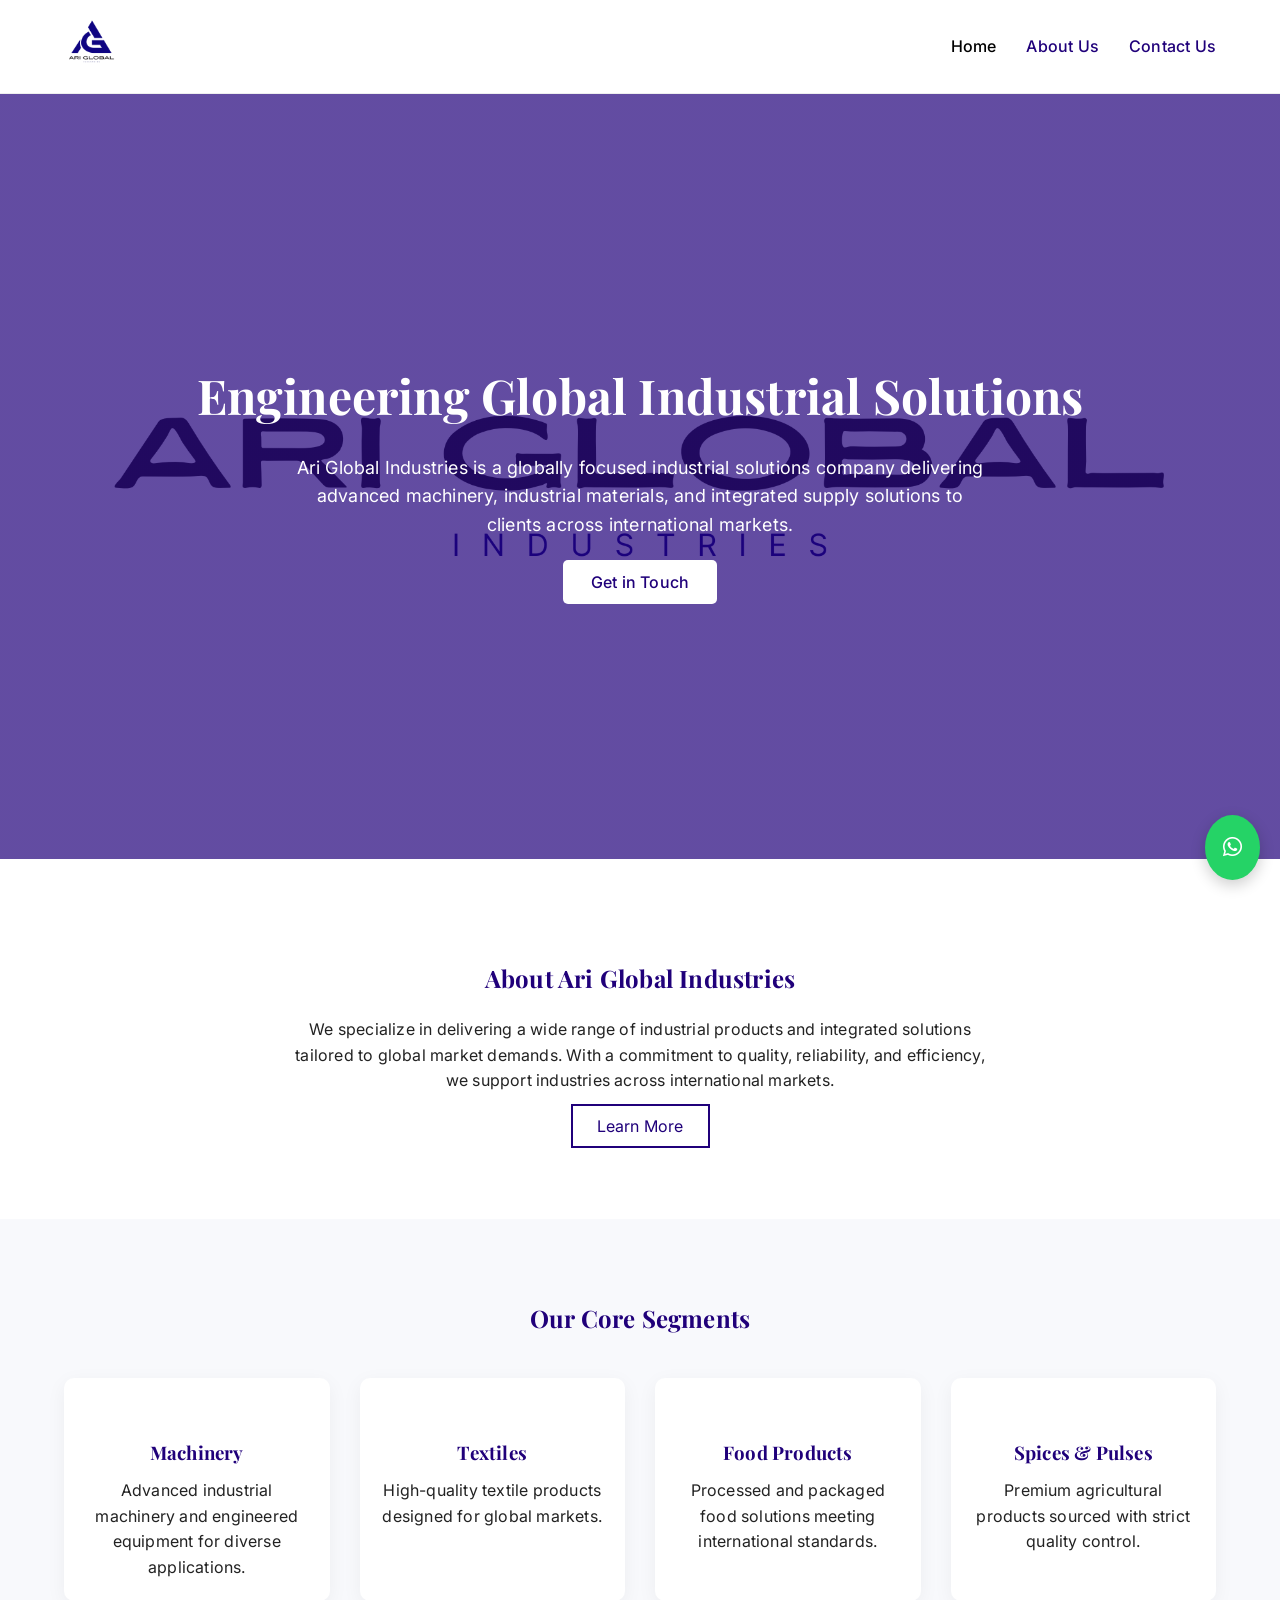
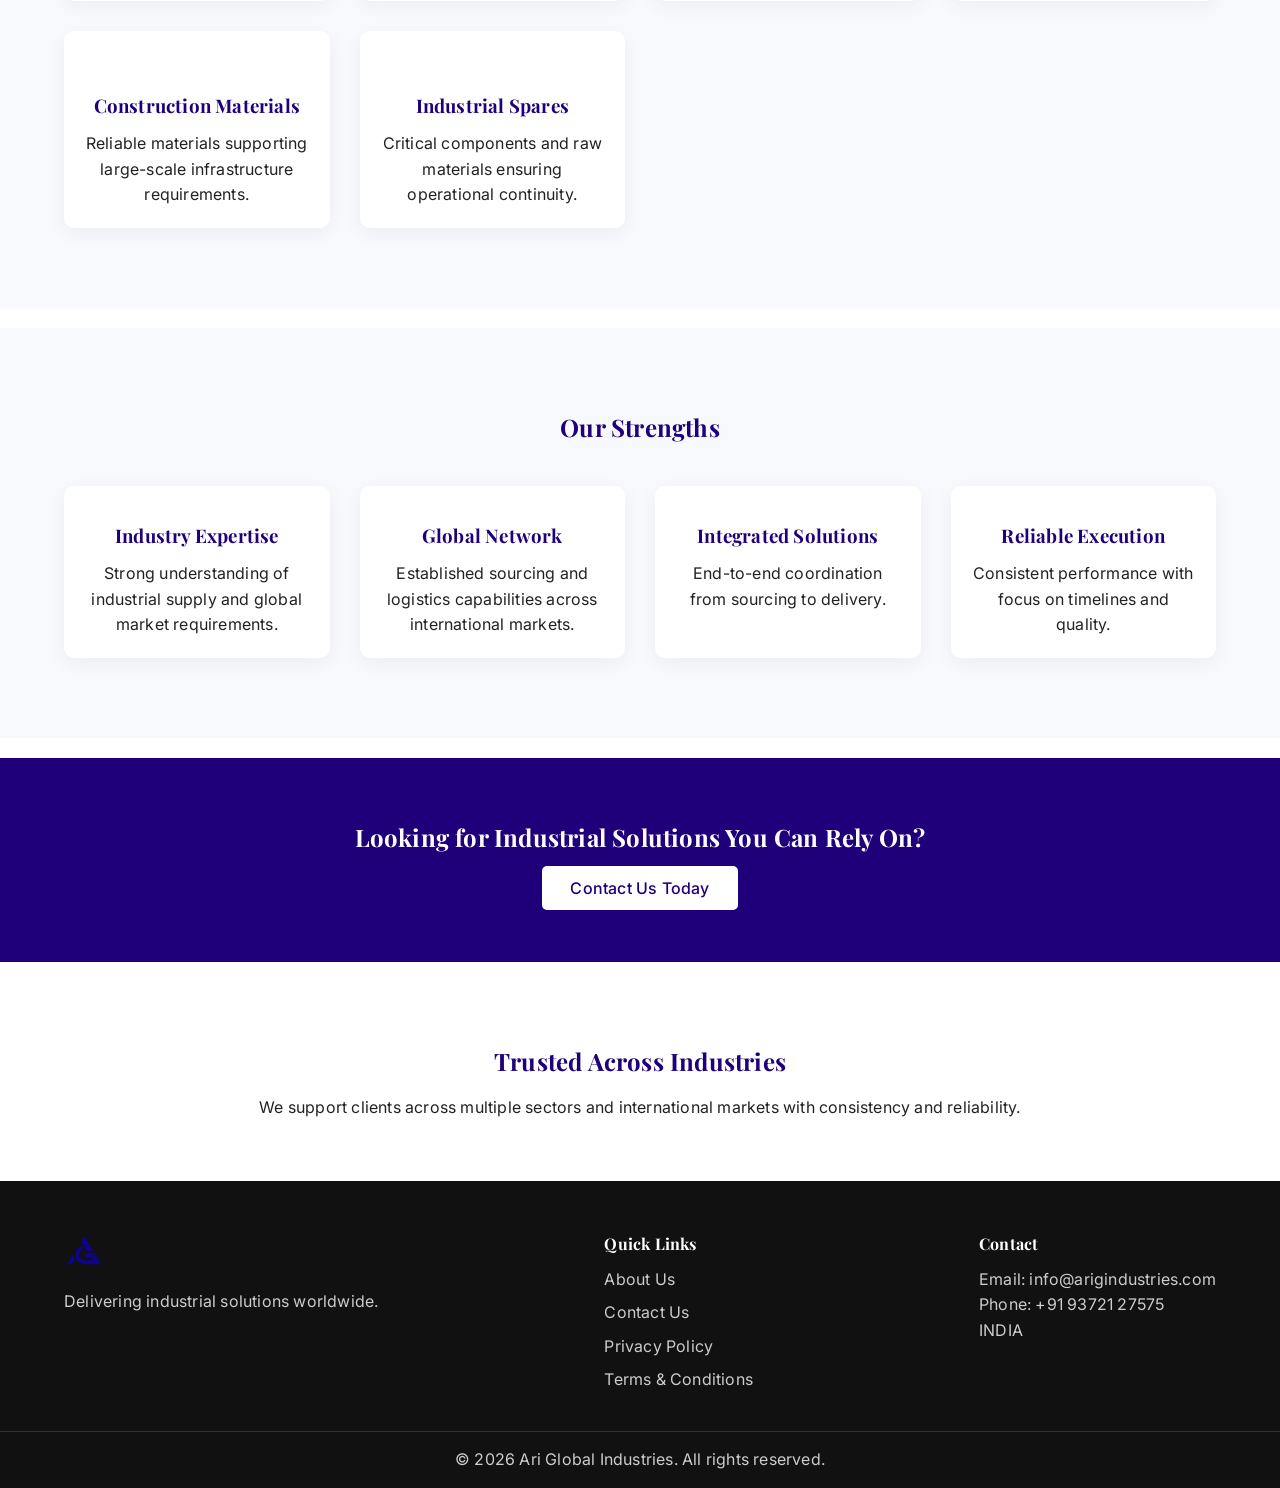
==== index.html @ 5ec5aa47 "Add files via upload" ====
<!DOCTYPE html>
<html lang="en">
<head>
    <meta charset="UTF-8">
    <meta name="viewport" content="width=device-width, initial-scale=1.0">

    <title>Ari Global Industries | Industrial Solutions</title>

    <!-- Favicon -->
    <link rel="icon" type="image/x-icon" href="favicon.ico">
    <link rel="icon" type="image/png" sizes="32x32" href="favicon-32x32.png">
    <link rel="icon" type="image/png" sizes="16x16" href="favicon-16x16.png">
    <link rel="apple-touch-icon" href="apple-touch-icon.png">
    <link rel="manifest" href="site.webmanifest">

    <!-- Google Fonts -->
    <link href="https://fonts.googleapis.com/css2?family=Playfair+Display:wght@600&family=Inter:wght@300;400;500&display=swap" rel="stylesheet">

    <!-- Font Awesome -->
    <link rel="stylesheet" href="https://cdnjs.cloudflare.com/ajax/libs/font-awesome/6.5.0/css/all.min.css">

    <!-- CSS -->
    <link rel="stylesheet" href="style.css">

    <!-- SEO KEYWORDS -->
    <meta name="description" content="Ari Global Industries is a globally focused industrial solutions company delivering machinery, textiles, food products, spices, construction materials and engineered supply solutions.">

    <meta name="keywords" content="industrial solutions India, global supply company, machinery supply, textile supply, spices supply, Ari Global Industries">

    <meta name="author" content="Ari Global Industries">
    
</head>
<body>

<!-- ================= NAVBAR ================= -->
<header class="navbar">
    <div class="container nav-container">
        <a href="index.html" class="logo">
            <img src="images/logo-full.png" alt="Ari Global Industries">
        </a>

        <nav>
            <ul class="nav-links">
                <li><a href="index.html" class="active">Home</a></li>
                <li><a href="about.html">About Us</a></li>
                <li><a href="contact.html">Contact Us</a></li>
            </ul>
        </nav>
    </div>
</header>

<!-- ================= HERO ================= -->
<section class="hero">
    <div class="hero-content">
        <h1>Engineering Global Industrial Solutions</h1>
        <p>
            Ari Global Industries is a globally focused industrial solutions company delivering advanced machinery, 
            industrial materials, and integrated supply solutions to clients across international markets.
        </p>
        <a href="contact.html" class="btn">Get in Touch</a>
    </div>
</section>

<!-- ================= ABOUT PREVIEW ================= -->
<section class="about-preview container fade-in">
    <div class="about-text">
        <h2>About Ari Global Industries</h2>
        <p>
            We specialize in delivering a wide range of industrial products and integrated solutions tailored to global market demands.
            With a commitment to quality, reliability, and efficiency, we support industries across international markets.
        </p>
        <a href="about.html" class="btn-outline">Learn More</a>
    </div>
</section>

<!-- ================= INDUSTRIES ================= -->
<section class="industries fade-in">
    <div class="container">
        <h2>Our Core Segments</h2>

        <div class="grid">
            <div class="card fade-in">
                <img src="images/machinery.jpg" alt="">
                <h3>Machinery</h3>
                <p>Advanced industrial machinery and engineered equipment for diverse applications.</p>
            </div>

            <div class="card fade-in">
                <img src="images/textiles.jpg" alt="">
                <h3>Textiles</h3>
                <p>High-quality textile products designed for global markets.</p>
            </div>

            <div class="card fade-in">
                <img src="images/food.jpg" alt="">
                <h3>Food Products</h3>
                <p>Processed and packaged food solutions meeting international standards.</p>
            </div>

            <div class="card fade-in">
                <img src="images/spices.jpg" alt="">
                <h3>Spices & Pulses</h3>
                <p>Premium agricultural products sourced with strict quality control.</p>
            </div>

            <div class="card fade-in">
                <img src="images/construction.jpg" alt="">
                <h3>Construction Materials</h3>
                <p>Reliable materials supporting large-scale infrastructure requirements.</p>
            </div>

            <div class="card fade-in">
                <img src="images/exports.jpg" alt="">
                <h3>Industrial Spares</h3>
                <p>Critical components and raw materials ensuring operational continuity.</p>
            </div>
        </div>
    </div>
</section>

<!-- ================= OUR STRENGTHS ================= -->
<section class="industries fade-in">
    <div class="container">
        <h2>Our Strengths</h2>

        <div class="grid">
            <div class="card fade-in">
                <h3>Industry Expertise</h3>
                <p>Strong understanding of industrial supply and global market requirements.</p>
            </div>

            <div class="card fade-in">
                <h3>Global Network</h3>
                <p>Established sourcing and logistics capabilities across international markets.</p>
            </div>

            <div class="card fade-in">
                <h3>Integrated Solutions</h3>
                <p>End-to-end coordination from sourcing to delivery.</p>
            </div>

            <div class="card fade-in">
                <h3>Reliable Execution</h3>
                <p>Consistent performance with focus on timelines and quality.</p>
            </div>
        </div>
    </div>
</section>

<!-- ================= CTA ================= -->
<section class="cta fade-in">
    <div class="container">
        <h2>Looking for Industrial Solutions You Can Rely On?</h2>
        <a href="contact.html" class="btn">Contact Us Today</a>
    </div>
</section>

<!-- ================= TRUST ELEMENT ================= -->
<section class="container fade-in" style="padding: 60px 0; text-align:center;">
    <h2>Trusted Across Industries</h2>
    <p style="margin-top:15px;">
        We support clients across multiple sectors and international markets with consistency and reliability.
    </p>
</section>

<!-- ================= FOOTER ================= -->
<footer class="footer">
    <div class="container footer-container">

        <div class="footer-logo">
            <img src="images/logo.png" alt="AGI Logo">
            <p>Delivering industrial solutions worldwide.</p>
        </div>

        <div class="footer-links">
            <h4>Quick Links</h4>
            <ul>
                <li><a href="about.html">About Us</a></li>
                <li><a href="contact.html">Contact Us</a></li>
                <li><a href="privacy-policy.html">Privacy Policy</a></li>
                <li><a href="terms.html">Terms & Conditions</a></li>
            </ul>
        </div>

        <div class="footer-contact">
            <h4>Contact</h4>
            <p>Email: info@arigindustries.com</p>
            <p>Phone: +91 93721 27575</p>
            <p>INDIA</p>
        </div>

    </div>

    <div class="footer-bottom">
        <p>© 2026 Ari Global Industries. All rights reserved.</p>
    </div>
</footer>

<a href="https://wa.me/919372127575" class="whatsapp-btn" target="_blank">
    <i class="fab fa-whatsapp"></i>
</a>

<script src="script.js"></script>

</body>
</html>
---- style.css ----
/* ================= GLOBAL ================= */
* {
    margin: 0;
    padding: 0;
    box-sizing: border-box;
}

body {
    font-family: 'Inter', sans-serif;
    color: #222;
    background-color: #ffffff;
    line-height: 1.6;
}

h1, h2, h3, h4 {
    font-family: 'Playfair Display', serif;
    color: #20007a;
}

.container {
    width: 90%;
    max-width: 1200px;
    margin: auto;
}

/* ================= NAVBAR ================= */
.navbar {
    background: #ffffff;
    border-bottom: 1px solid #eee;
    position: sticky;
    top: 0;
    z-index: 1000;
}

.nav-container {
    display: flex;
    justify-content: space-between;
    align-items: center;
    padding: 15px 0;
}

.logo img {
    height: 55px;
}

.nav-links {
    list-style: none;
    display: flex;
    gap: 30px;
}

.nav-links a {
    text-decoration: none;
    color: #20007a;
    font-weight: 500;
    transition: 0.3s;
}

.nav-links a:hover,
.nav-links .active {
    color: #000;
}

.navbar {
    transition: all 0.3s ease;
}

/* ================= HERO ================= */
.hero {
    height: 85vh;
    background: linear-gradient(rgba(32,0,122,0.7), rgba(32,0,122,0.7)),
                url('images/hero.jpg') center/cover no-repeat;
    display: flex;
    align-items: center;
    justify-content: center;
    text-align: center;
    color: #fff;
}

.hero h1 {
    font-size: 48px;
    margin-bottom: 20px;
    color: #fff;
}

.hero p {
    max-width: 700px;
    margin: auto;
    margin-bottom: 30px;
    font-size: 18px;
}

/* ================= BUTTONS ================= */
.btn {
    background: #ffffff;
    color: #20007a;
    padding: 12px 28px;
    text-decoration: none;
    font-weight: 500;
    border-radius: 5px;
    transition: 0.3s;
}

.btn:hover {
    background: #20007a;
    color: #fff;
}

.btn-outline {
    border: 2px solid #20007a;
    color: #20007a;
    padding: 10px 24px;
    text-decoration: none;
    transition: 0.3s;
}

.btn-outline:hover {
    background: #20007a;
    color: #fff;
}

/* ================= ABOUT PREVIEW ================= */
.about-preview {
    padding: 80px 0;
    text-align: center;
}

.about-preview p {
    max-width: 700px;
    margin: 20px auto;
}

/* ================= INDUSTRIES ================= */
.industries {
    background: #f8f9fc;
    padding: 80px 0;
    text-align: center;
}

.grid {
    display: grid;
    grid-template-columns: repeat(auto-fit, minmax(250px, 1fr));
    gap: 30px;
    margin-top: 40px;
}

.card {
    background: #fff;
    padding: 20px;
    border-radius: 10px;
    transition: 0.3s;
    box-shadow: 0 5px 20px rgba(0,0,0,0.05);
}

.card img {
    width: 100%;
    border-radius: 8px;
}

.card h3 {
    margin: 15px 0 10px;
}

.card:hover {
    transform: translateY(-8px);
}

/* ================= CTA ================= */
.cta {
    background: #20007a;
    color: #fff;
    text-align: center;
    padding: 60px 0;
}

.cta h2 {
    color: #fff;
    margin-bottom: 20px;
}

/* ================= FOOTER ================= */
.footer {
    background: #111;
    color: #ccc;
    padding-top: 50px;
}

.footer-container {
    display: flex;
    justify-content: space-between;
    flex-wrap: wrap;
    gap: 30px;
}

.footer img {
    height: 40px;
    margin-bottom: 10px;
}

.footer h4 {
    color: #fff;
    margin-bottom: 10px;
}

.footer ul {
    list-style: none;
}

.footer ul li {
    margin-bottom: 8px;
}

.footer a {
    color: #ccc;
    text-decoration: none;
}

.footer a:hover {
    color: #fff;
}

.footer-bottom {
    text-align: center;
    padding: 15px;
    border-top: 1px solid #333;
    margin-top: 30px;
}

/* ================= GLOBAL ENHANCEMENTS ================= */

html {
    scroll-behavior: smooth;
}

body {
    letter-spacing: 0.2px;
}

/* Smooth fade-in animation */
.fade-in {
    opacity: 0;
    transform: translateY(30px);
    transition: all 0.8s ease;
}

.fade-in.show {
    opacity: 1;
    transform: translateY(0);
}

/* Navbar shadow on scroll */
.navbar.scrolled {
    box-shadow: 0 4px 20px rgba(0,0,0,0.08);
}

/* Section spacing upgrade */
section {
    margin-bottom: 20px;
}

/* ================= CONTACT PAGE ================= */

.contact-grid {
    display: grid;
    grid-template-columns: 1fr 1fr;
    gap: 30px;
}

.contact-box {
    background: #fff;
    padding: 30px;
    border-radius: 10px;
    box-shadow: 0 5px 25px rgba(0,0,0,0.05);
}

.contact-item {
    margin-bottom: 20px;
}

.contact-item h4 {
    color: #20007a;
    margin-bottom: 5px;
}

.contact-highlight {
    background: #f1f3ff;
    padding: 15px;
    border-left: 4px solid #20007a;
    margin-top: 20px;
}

.map-box {
    height: 100%;
    min-height: 350px;
    border-radius: 10px;
    overflow: hidden;
}

/* Responsive */
@media (max-width: 768px) {
    .contact-grid {
        grid-template-columns: 1fr;
    }
}

/* ===== FOUNDER IMAGE PERFECT FIT ===== */

.contact-grid {
    display: grid;
    grid-template-columns: 1fr 1fr;
    gap: 40px;
    align-items: stretch;
}

.contact-box {
    display: flex;
    flex-direction: column;
    justify-content: center;
}

.map-box {
    position: relative;
    overflow: hidden;
    border-radius: 12px;
}

.map-box img {
    width: 100%;
    height: 100%;
    object-fit: cover;
    display: block;
}

/* subtle premium overlay */
.map-box::after {
    content: "";
    position: absolute;
    inset: 0;
    background: linear-gradient(
        to bottom,
        rgba(32, 0, 122, 0.05),
        rgba(32, 0, 122, 0.2)
    );
}

/* ================= LEADERSHIP SECTION FIX (70-30 LAYOUT) ================= */

.leadership-grid {
    display: grid;
    grid-template-columns: 2.5fr 1fr; /* 70% text / 30% image */
    gap: 40px;
    align-items: start;
}

.leadership-image-container {
    display: flex;
    justify-content: flex-end;
}

.leadership-image {
    width: 100%;
    max-width: 280px; /* controls size */
    height: auto;
    border-radius: 10px;
    object-fit: cover;
}

.whatsapp-btn {
    position: fixed;
    bottom: 20px;
    right: 20px;
    background: #25D366;
    color: #fff;
    font-size: 22px;
    padding: 15px 18px;
    border-radius: 50%;
    text-decoration: none;
    box-shadow: 0 5px 15px rgba(0,0,0,0.2);
    z-index: 999;
    transition: 0.3s;
}

.whatsapp-btn:hover {
    transform: scale(1.1);
}

/* ================= EXTRA ELITE EASE ================= */
.card {
    transition: all 0.35s ease;
}

.card:hover {
    transform: translateY(-8px) scale(1.01);
    box-shadow: 0 20px 40px rgba(0,0,0,0.12);
}

.btn {
    transition: all 0.3s ease;
}

.btn:hover {
    transform: translateY(-2px);
    box-shadow: 0 8px 20px rgba(32,0,122,0.3);
}


/* ================= RESPONSIVE ================= */
@media (max-width: 768px) {
    .hero h1 {
        font-size: 32px;
    }

    .nav-links {
        gap: 15px;
    }

    .footer-container {
        flex-direction: column;
        text-align: center;
    }
}
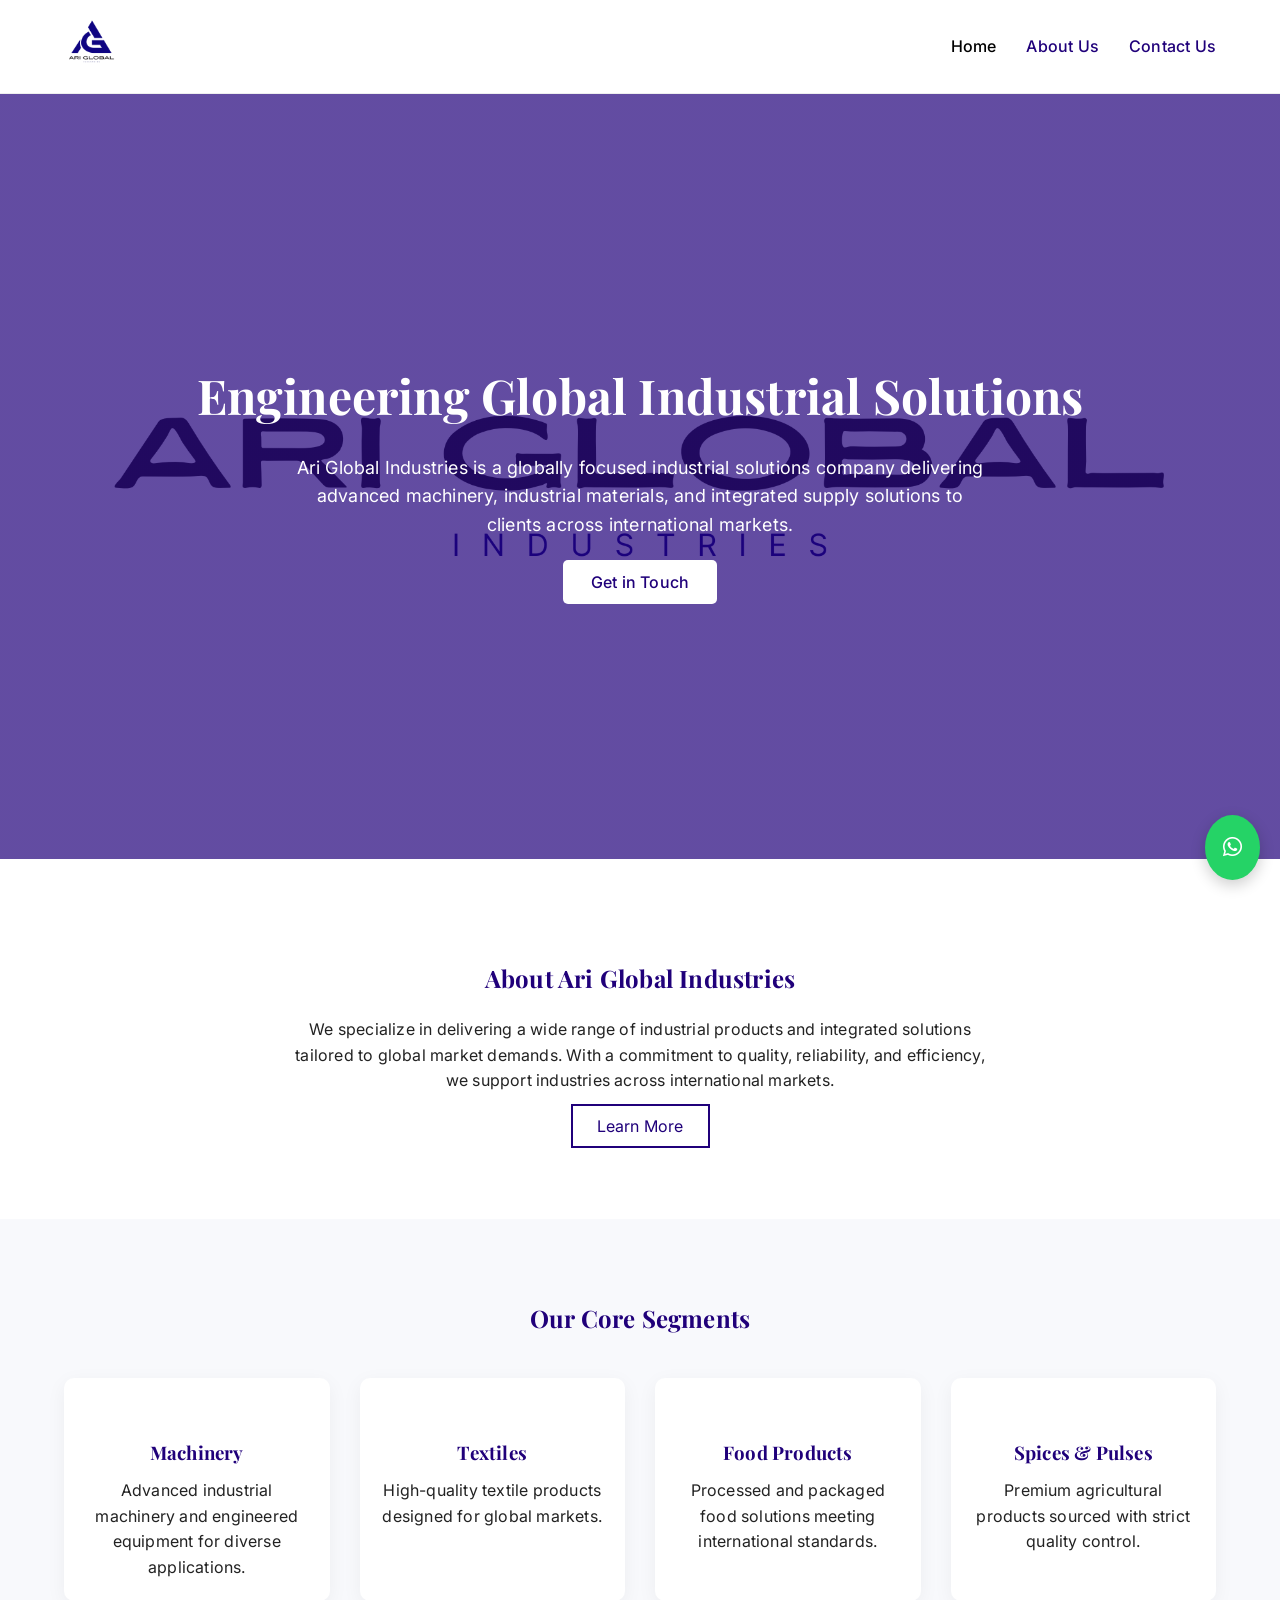
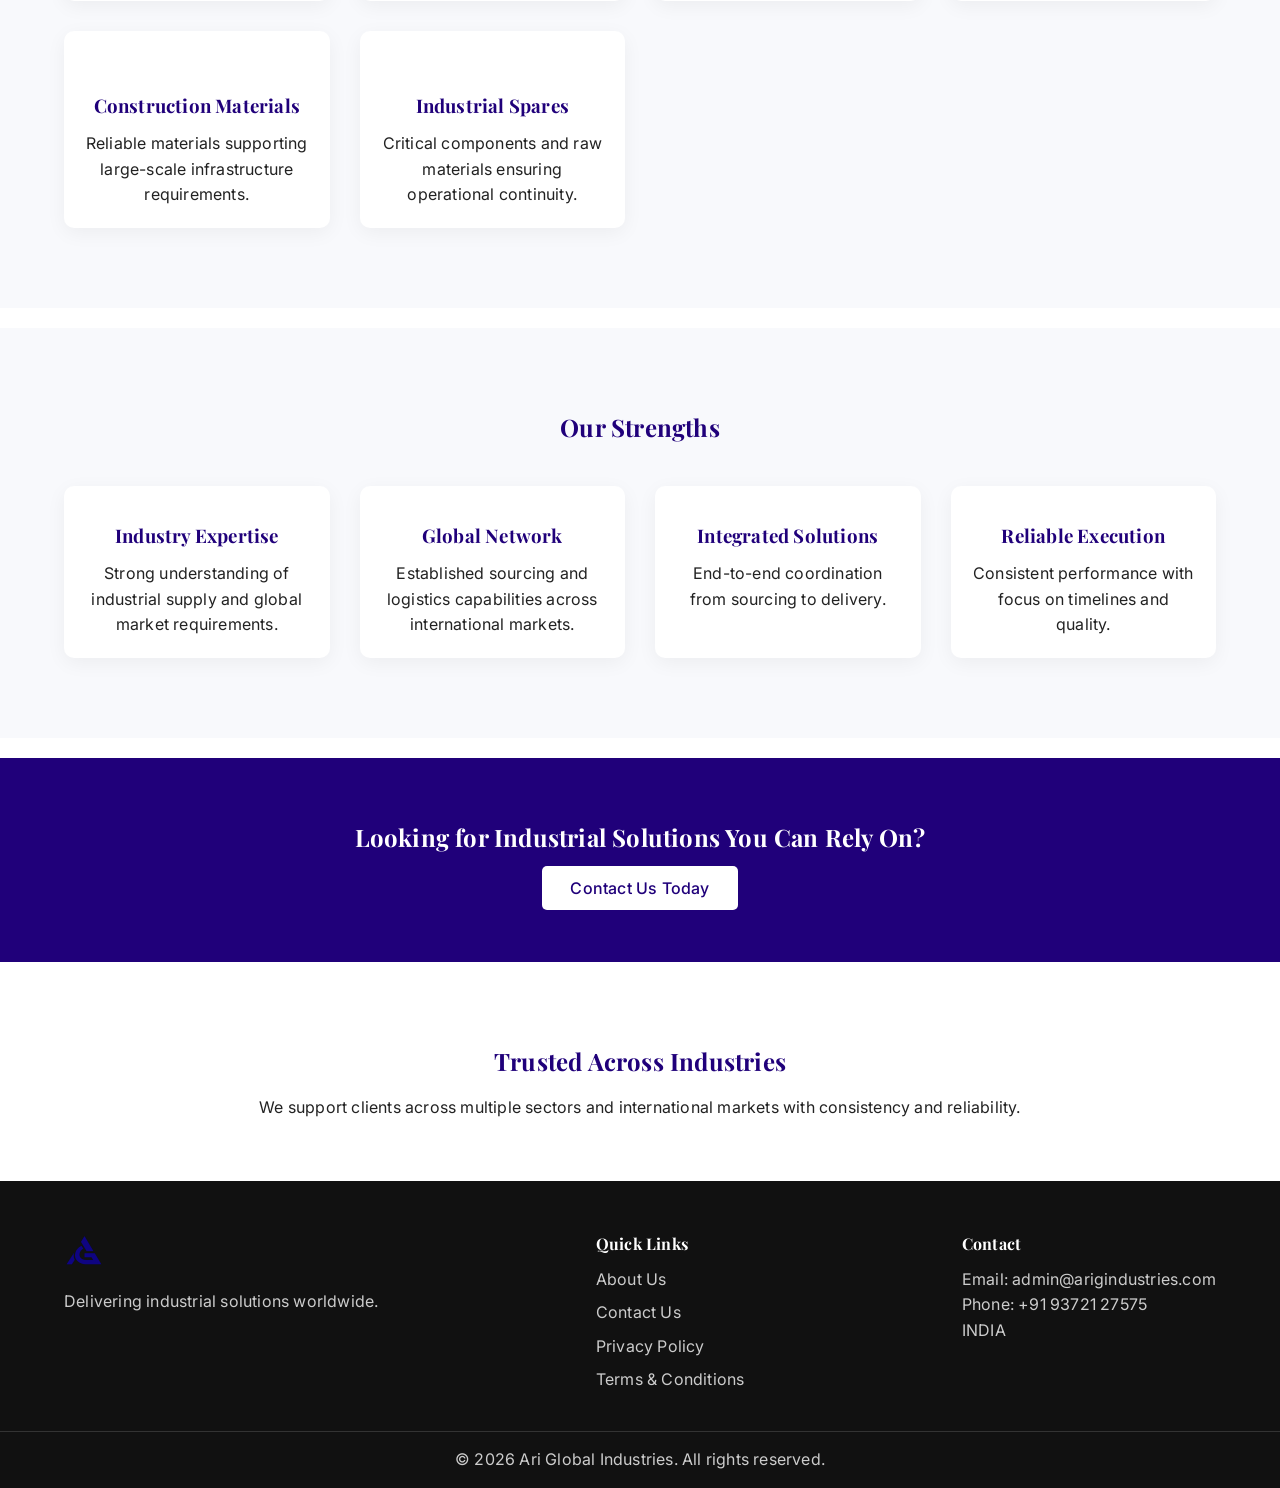
==== commit afde2e5b: "Update index.html" ====
--- a/index.html
+++ b/index.html
@@ -2,6 +2,9 @@
 <html lang="en">
 <head>
     <meta charset="UTF-8">
+
+    <link rel="canonical" href="https://arigindustries.com/">
+    
     <meta name="viewport" content="width=device-width, initial-scale=1.0">
 
     <title>Ari Global Industries | Industrial Solutions</title>
@@ -184,7 +187,7 @@
 
         <div class="footer-contact">
             <h4>Contact</h4>
-            <p>Email: info@arigindustries.com</p>
+            <p>Email: admin@arigindustries.com</p>
             <p>Phone: +91 93721 27575</p>
             <p>INDIA</p>
         </div>
@@ -203,4 +206,4 @@
 <script src="script.js"></script>
 
 </body>
-</html>+</html>
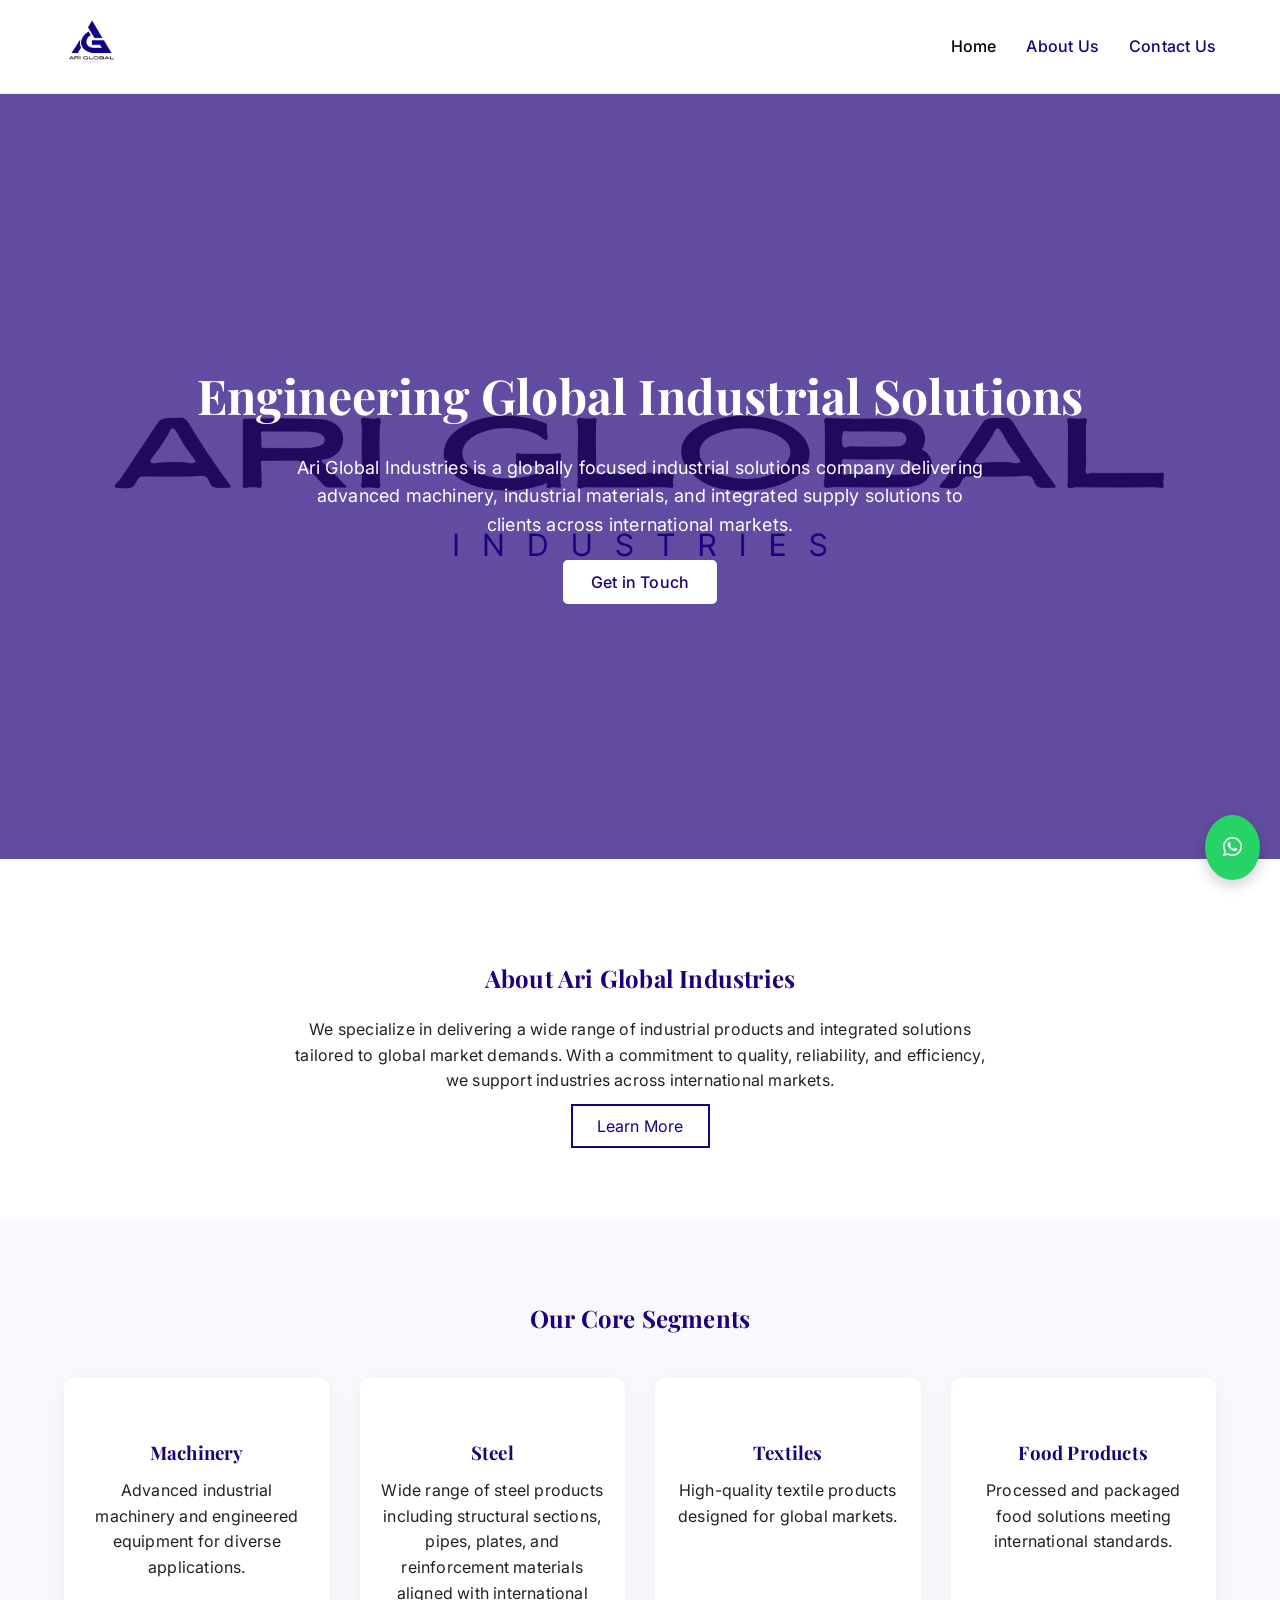
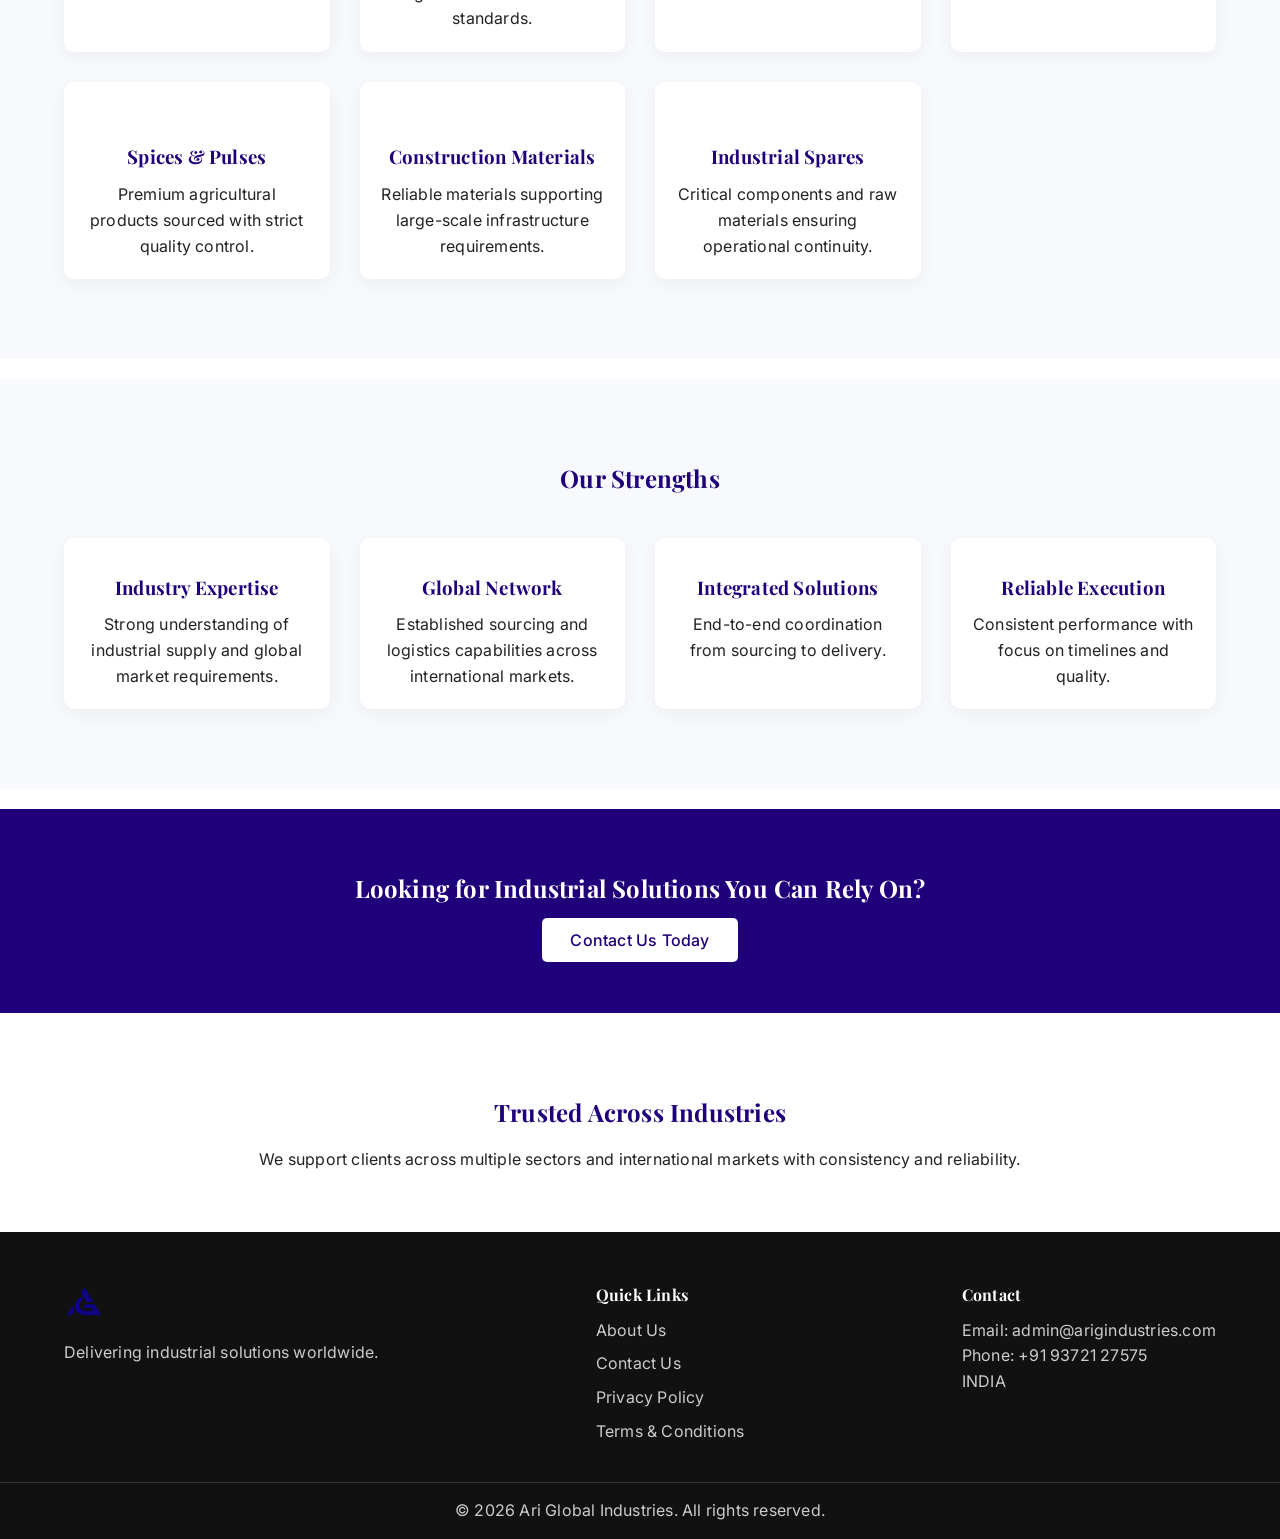
==== commit c4c445f2: "Update index.html" ====
--- a/index.html
+++ b/index.html
@@ -10,11 +10,22 @@
     <title>Ari Global Industries | Industrial Solutions</title>
 
     <!-- Favicon -->
-    <link rel="icon" type="image/x-icon" href="favicon.ico">
+    <link rel="icon" href="/favicon.ico" sizes="any"> <!-- FIXED -->
     <link rel="icon" type="image/png" sizes="32x32" href="favicon-32x32.png">
     <link rel="icon" type="image/png" sizes="16x16" href="favicon-16x16.png">
     <link rel="apple-touch-icon" href="apple-touch-icon.png">
     <link rel="manifest" href="site.webmanifest">
+
+    <!-- STRUCTURED DATA LOGO (ADDED) -->
+    <script type="application/ld+json">
+    {
+      "@context": "https://schema.org",
+      "@type": "Organization",
+      "name": "Ari Global Industries",
+      "url": "https://arigindustries.com/",
+      "logo": "https://arigindustries.com/images/logo.png"
+    }
+    </script>
 
     <!-- Google Fonts -->
     <link href="https://fonts.googleapis.com/css2?family=Playfair+Display:wght@600&family=Inter:wght@300;400;500&display=swap" rel="stylesheet">
@@ -89,6 +100,12 @@
             </div>
 
             <div class="card fade-in">
+                <img src="images/steel.jpg" alt="">
+                <h3>Steel</h3>
+                <p>Wide range of steel products including structural sections, pipes, plates, and reinforcement materials aligned with international standards.</p>
+            </div>
+
+            <div class="card fade-in">
                 <img src="images/textiles.jpg" alt="">
                 <h3>Textiles</h3>
                 <p>High-quality textile products designed for global markets.</p>
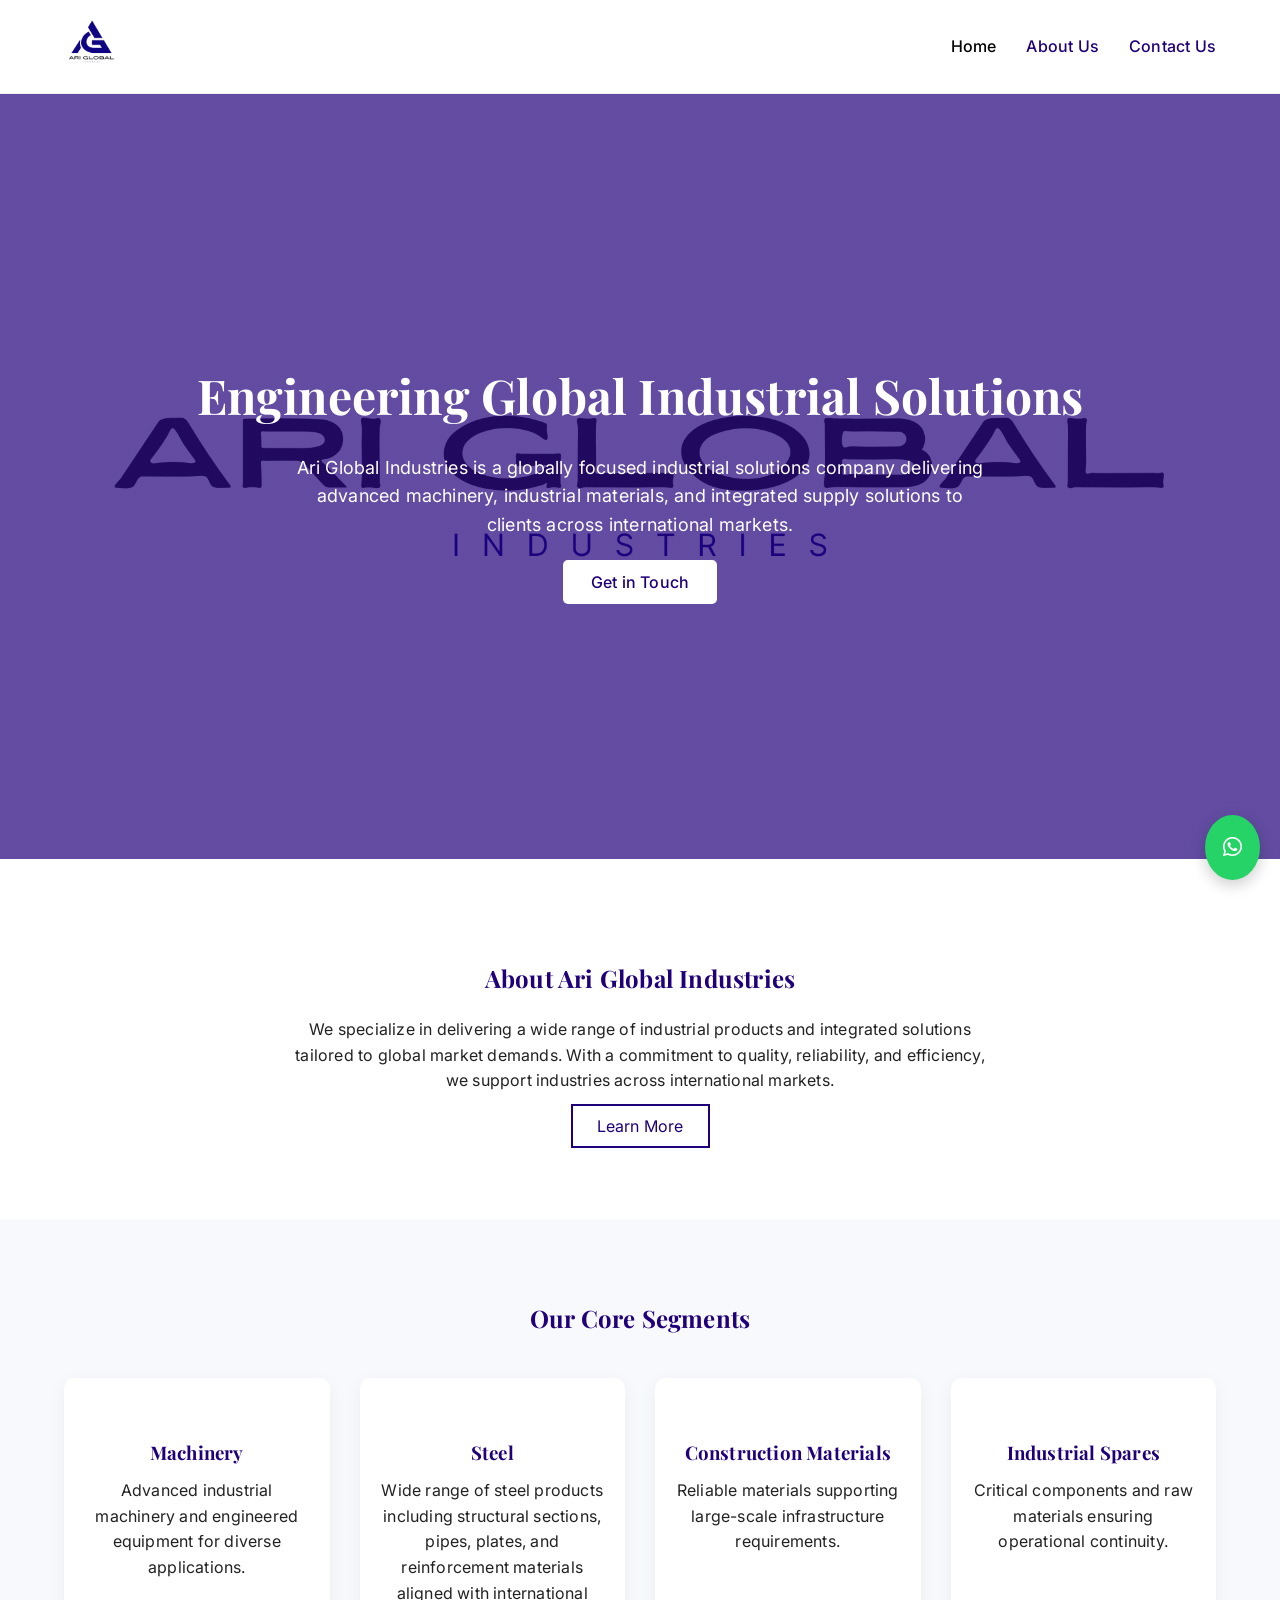
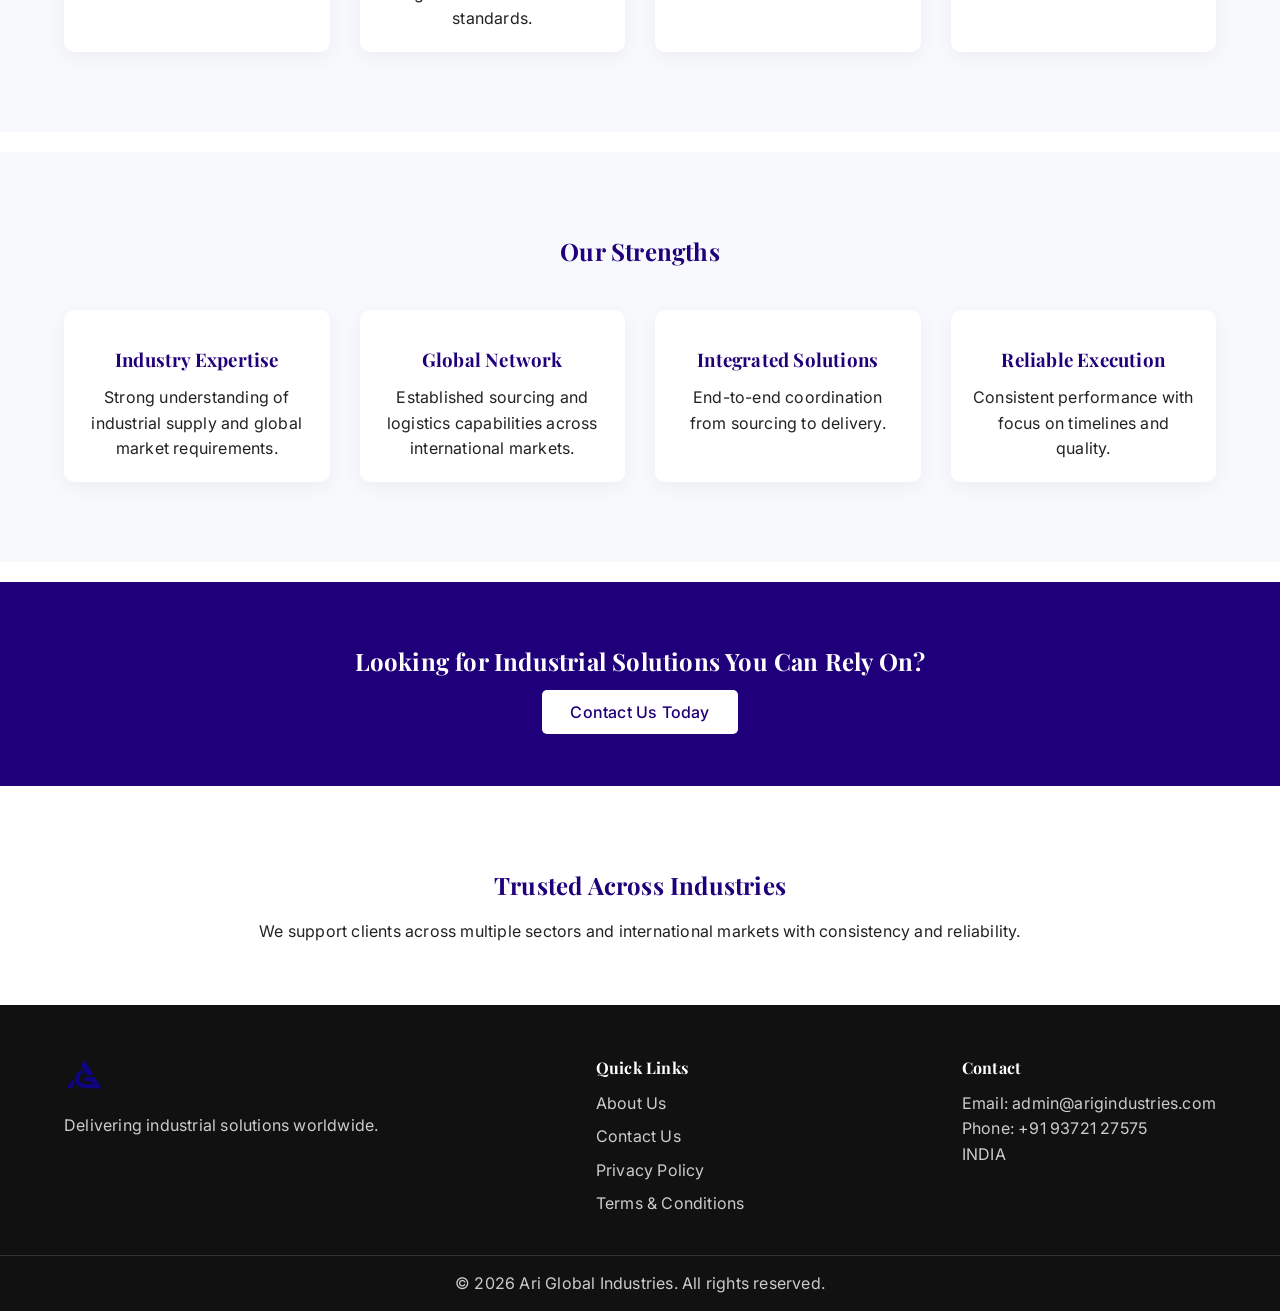
==== commit 8b9dff47: "Update index.html" ====
--- a/index.html
+++ b/index.html
@@ -106,24 +106,6 @@
             </div>
 
             <div class="card fade-in">
-                <img src="images/textiles.jpg" alt="">
-                <h3>Textiles</h3>
-                <p>High-quality textile products designed for global markets.</p>
-            </div>
-
-            <div class="card fade-in">
-                <img src="images/food.jpg" alt="">
-                <h3>Food Products</h3>
-                <p>Processed and packaged food solutions meeting international standards.</p>
-            </div>
-
-            <div class="card fade-in">
-                <img src="images/spices.jpg" alt="">
-                <h3>Spices & Pulses</h3>
-                <p>Premium agricultural products sourced with strict quality control.</p>
-            </div>
-
-            <div class="card fade-in">
                 <img src="images/construction.jpg" alt="">
                 <h3>Construction Materials</h3>
                 <p>Reliable materials supporting large-scale infrastructure requirements.</p>
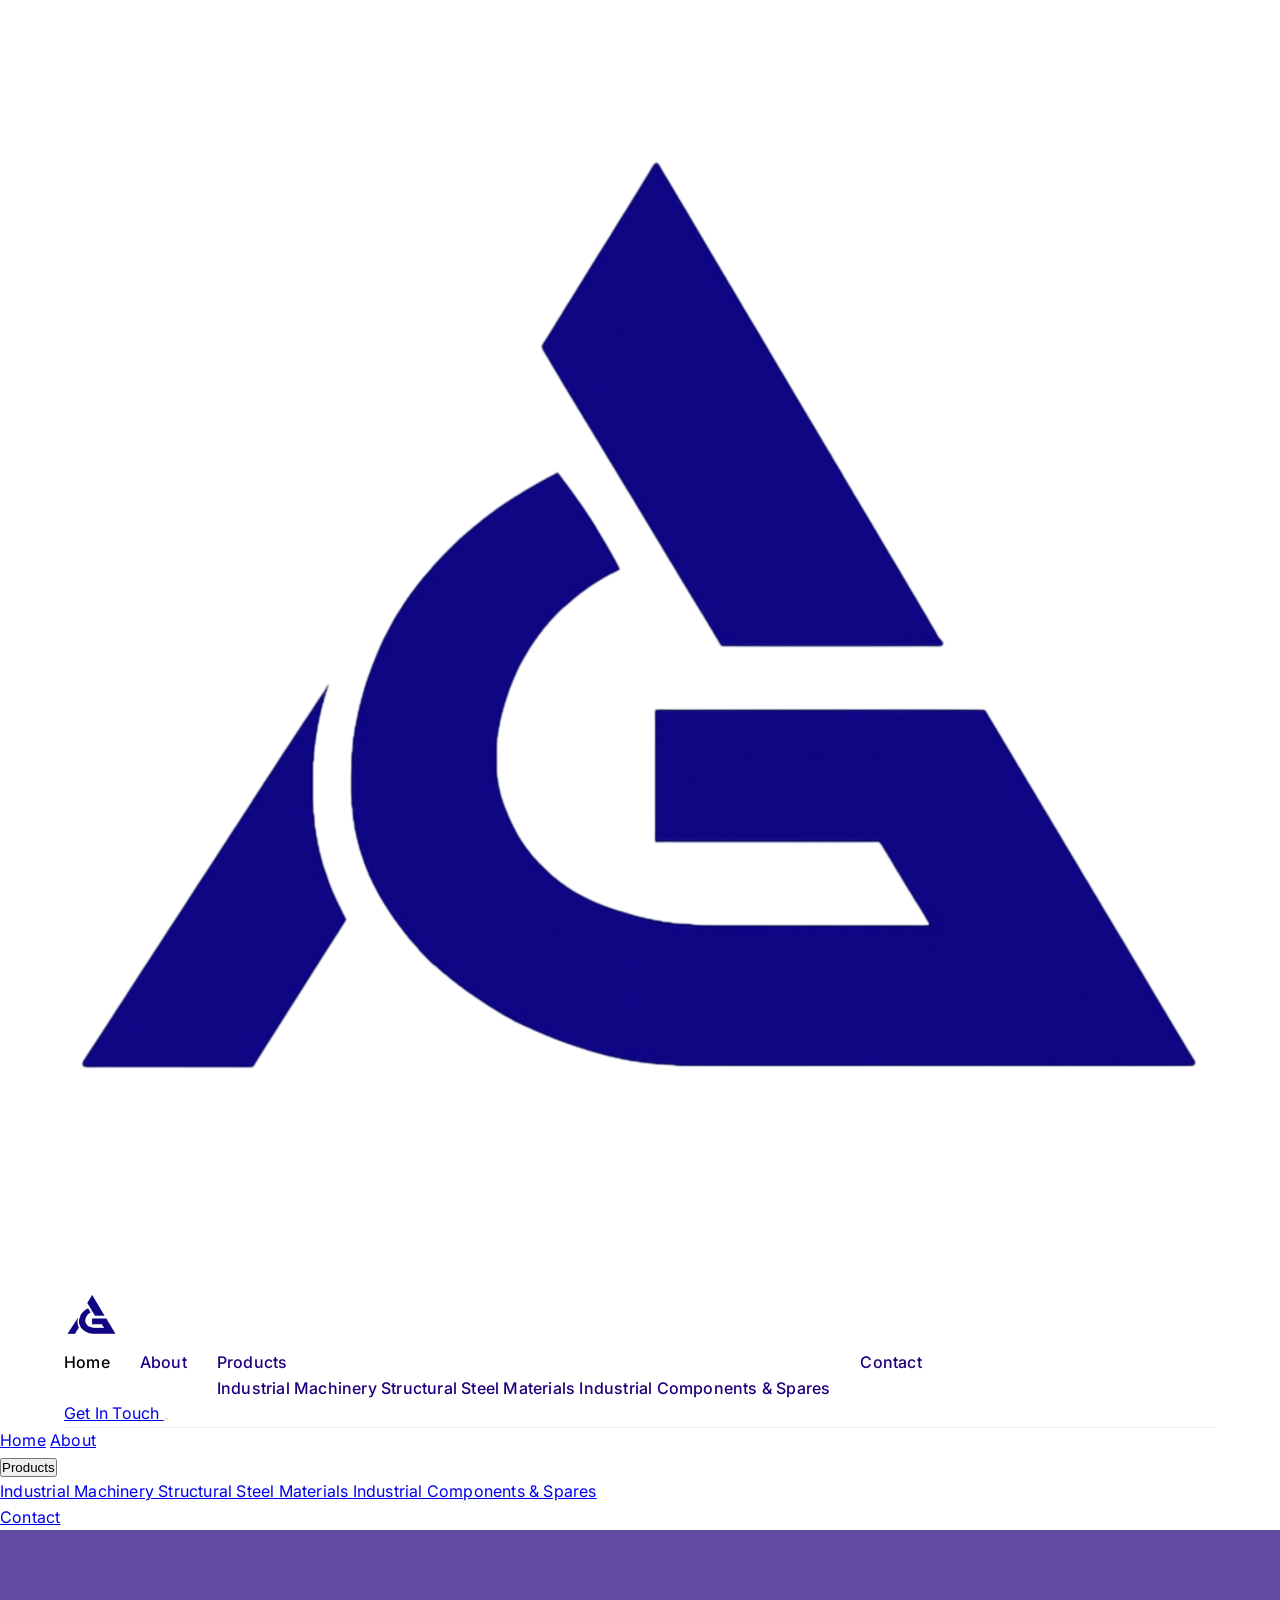
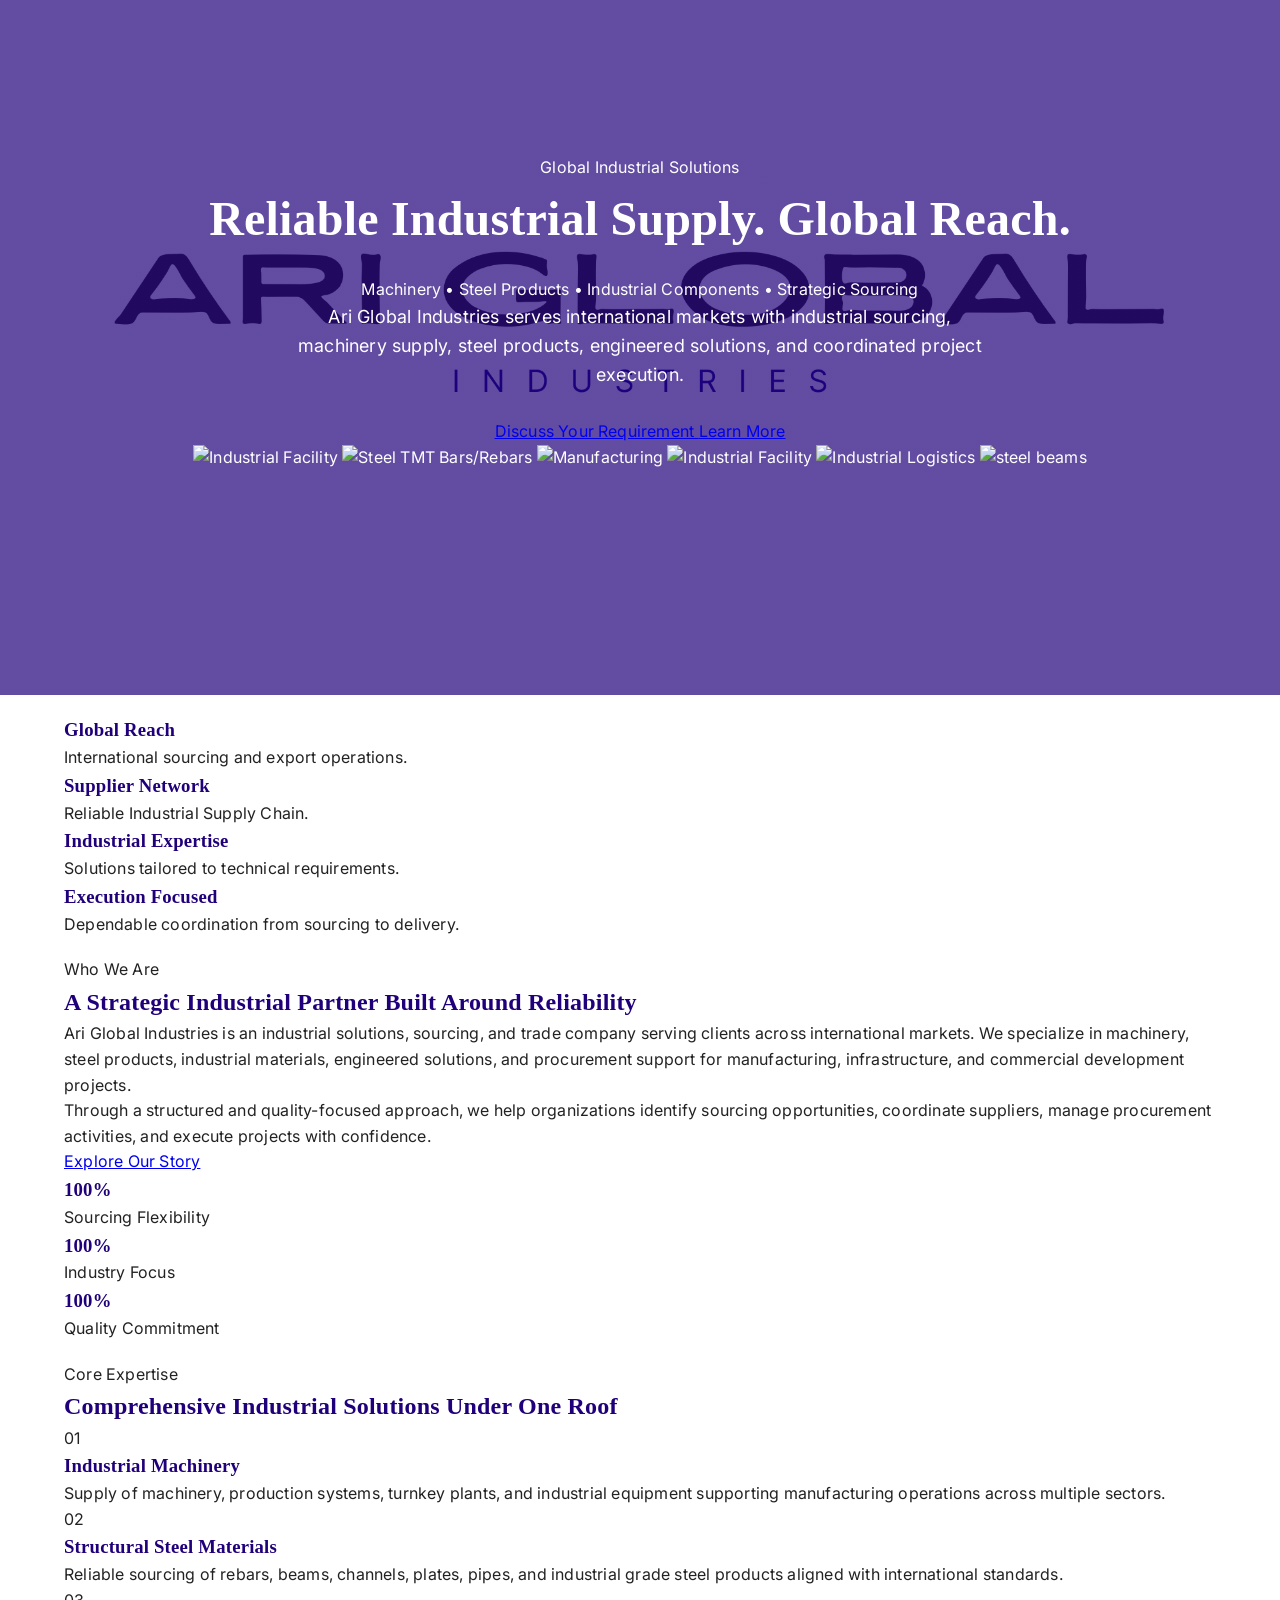
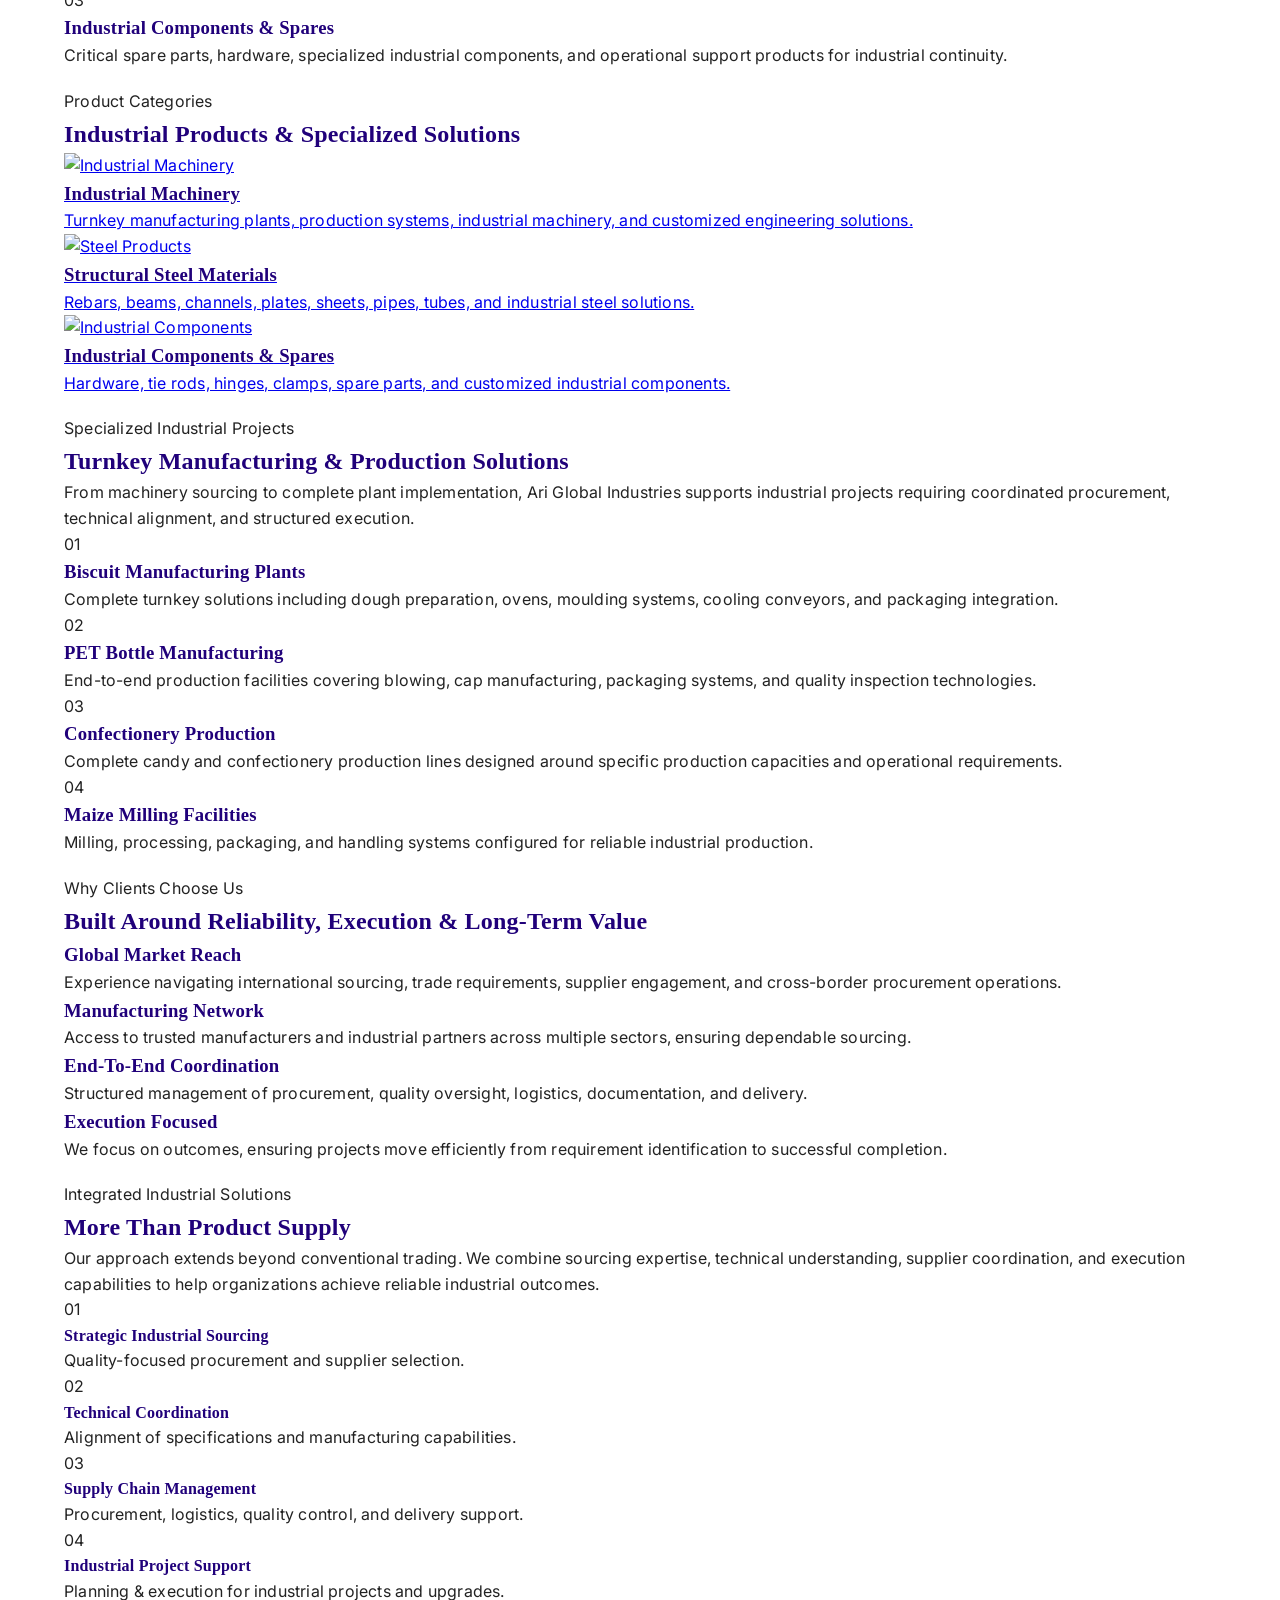
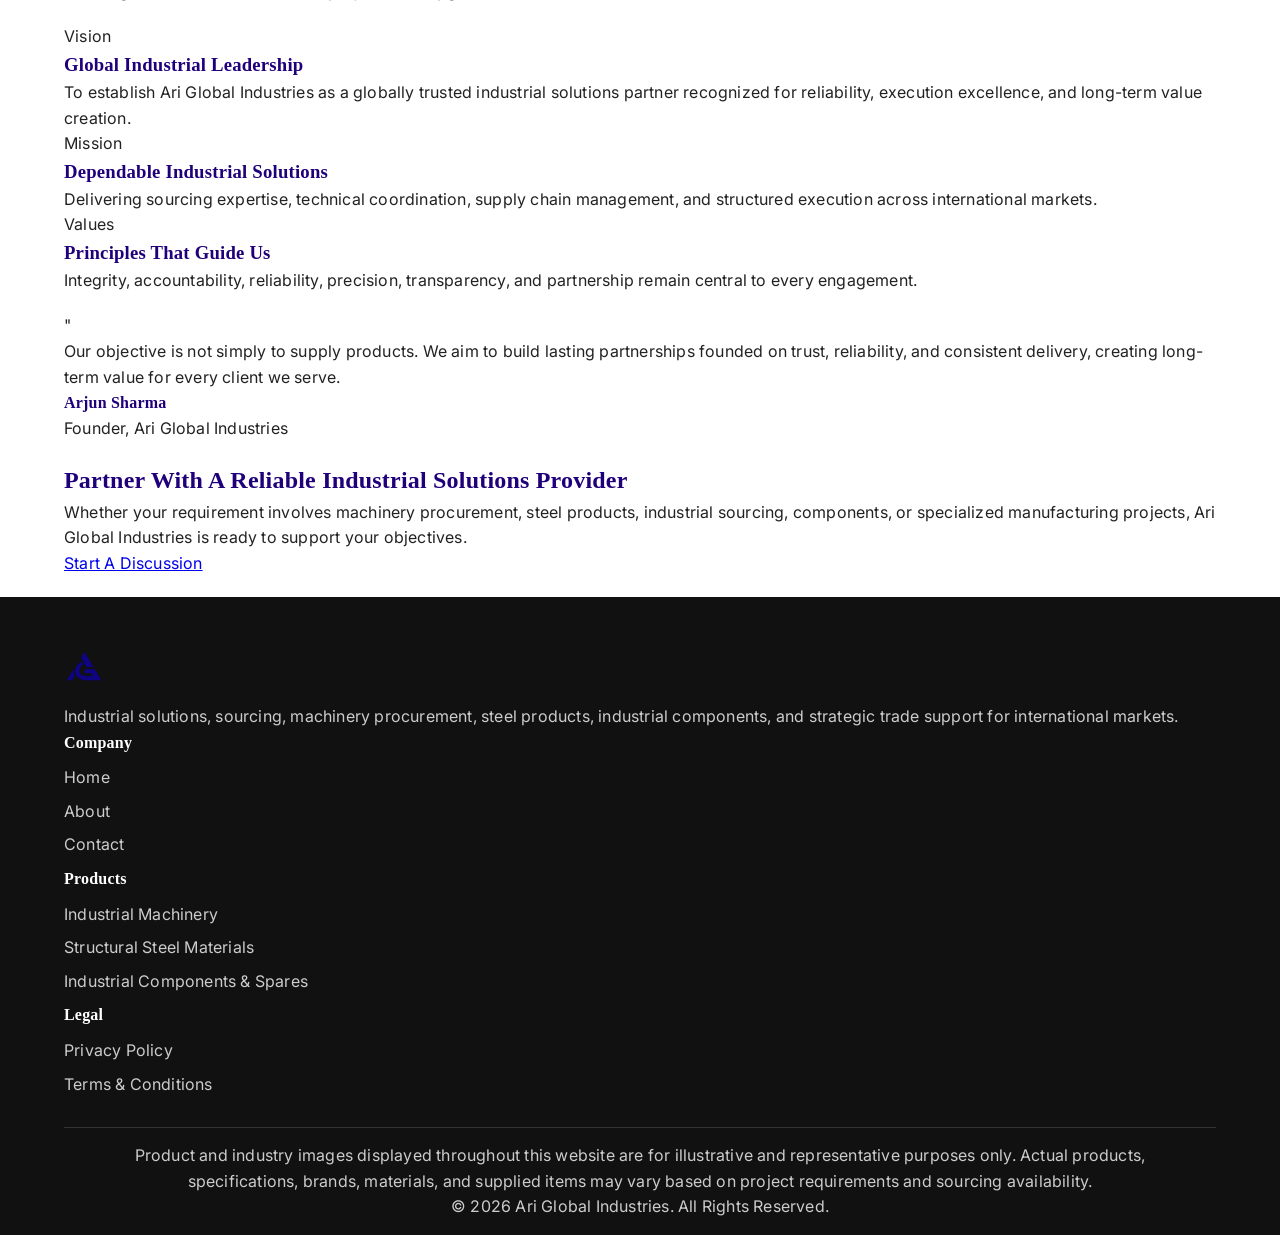
==== commit 7e0a2a38: "Update index.html" ====
--- a/index.html
+++ b/index.html
@@ -1,208 +1,1266 @@
 <!DOCTYPE html>
 <html lang="en">
+
 <head>
+
     <meta charset="UTF-8">
-
     <link rel="canonical" href="https://arigindustries.com/">
+    <meta name="viewport" content="width=device-width, initial-scale=1.0">
+
+    <title>Ari Global Industries | Industrial Solutions & Global Sourcing</title>     
+
+    <meta name="description"
+        content="Ari Global Industries provides industrial machinery, steel products, industrial components, sourcing solutions, and global trade support for clients across international markets.">
+
+    <meta name="keywords"
+content="industrial sourcing, industrial machinery, steel products, industrial components, turnkey plant solutions, export company India, industrial supplier, Ari Global Industries">
+
+    <meta name="author" content="Ari Global Industries">
+
+<meta name="robots"
+content="index, follow">
+
+        <!-- Favicons -->
+
+<link rel="icon" href="/favicon.ico" sizes="any">
+
+<link rel="icon"
+      type="image/png"
+      sizes="32x32"
+      href="favicon-32x32.png">
+
+<link rel="icon"
+      type="image/png"
+      sizes="16x16"
+      href="favicon-16x16.png">
+
+<link rel="apple-touch-icon"
+      href="apple-touch-icon.png">
+
+<link rel="manifest"
+      href="site.webmanifest">
+
+<script type="application/ld+json">
+{
+  "@context":"https://schema.org",
+  "@type":"Organization",
+  "name":"Ari Global Industries",
+  "url":"https://arigindustries.com/",
+  "logo":"https://arigindustries.com/images/logo.png"
+}
+</script> 
     
-    <meta name="viewport" content="width=device-width, initial-scale=1.0">
-
-    <title>Ari Global Industries | Industrial Solutions</title>
-
-    <!-- Favicon -->
-    <link rel="icon" href="/favicon.ico" sizes="any"> <!-- FIXED -->
-    <link rel="icon" type="image/png" sizes="32x32" href="favicon-32x32.png">
-    <link rel="icon" type="image/png" sizes="16x16" href="favicon-16x16.png">
-    <link rel="apple-touch-icon" href="apple-touch-icon.png">
-    <link rel="manifest" href="site.webmanifest">
-
-    <!-- STRUCTURED DATA LOGO (ADDED) -->
-    <script type="application/ld+json">
-    {
-      "@context": "https://schema.org",
-      "@type": "Organization",
-      "name": "Ari Global Industries",
-      "url": "https://arigindustries.com/",
-      "logo": "https://arigindustries.com/images/logo.png"
-    }
-    </script>
-
-    <!-- Google Fonts -->
-    <link href="https://fonts.googleapis.com/css2?family=Playfair+Display:wght@600&family=Inter:wght@300;400;500&display=swap" rel="stylesheet">
-
-    <!-- Font Awesome -->
-    <link rel="stylesheet" href="https://cdnjs.cloudflare.com/ajax/libs/font-awesome/6.5.0/css/all.min.css">
-
-    <!-- CSS -->
     <link rel="stylesheet" href="style.css">
 
-    <!-- SEO KEYWORDS -->
-    <meta name="description" content="Ari Global Industries is a globally focused industrial solutions company delivering machinery, textiles, food products, spices, construction materials and engineered supply solutions.">
-
-    <meta name="keywords" content="industrial solutions India, global supply company, machinery supply, textile supply, spices supply, Ari Global Industries">
-
-    <meta name="author" content="Ari Global Industries">
-    
+    <link rel="preconnect" href="https://fonts.googleapis.com">
+    <link rel="preconnect" href="https://fonts.gstatic.com" crossorigin>
+
+    <link href="https://fonts.googleapis.com/css2?family=Inter:wght@300;400;500;600;700;800&display=swap"
+        rel="stylesheet">
+
 </head>
+
 <body>
 
-<!-- ================= NAVBAR ================= -->
-<header class="navbar">
-    <div class="container nav-container">
-        <a href="index.html" class="logo">
-            <img src="images/logo-full.png" alt="Ari Global Industries">
+    <!-- ===================================== -->
+    <!-- PRELOADER -->
+    <!-- ===================================== -->
+
+    <div class="preloader">
+
+    <div class="loader-logo">
+
+        <img src="images/logo.png" alt="Ari Global Industries Logo">
+
+    </div>
+
+    </div>
+
+    <!-- ===================================== -->
+    <!-- HEADER -->
+    <!-- ===================================== -->
+
+    <header class="header">
+
+        <div class="container">
+
+            <nav class="navbar">
+
+                <a href="index.html" class="logo">
+
+                    <img src="images/logo.png" alt="Ari Global Industries Logo">
+
+                </a>
+
+                <ul class="nav-links">
+
+                    <li>
+                        <a href="index.html" class="active">Home</a>
+                    </li>
+
+                    <li>
+                        <a href="about.html">About</a>
+                    </li>
+
+                    <li class="dropdown">
+
+                        <a href="#">
+                            Products
+                        </a>
+
+                        <div class="dropdown-menu">
+
+                            <a href="industrial-machinery.html">
+                                Industrial Machinery
+                            </a>
+
+                            <a href="steel-products.html">
+                                Structural Steel Materials
+                            </a>
+
+                            <a href="industrial-components.html">
+                                Industrial Components & Spares
+                            </a>
+
+                        </div>
+
+                    </li>
+
+                    <li>
+                        <a href="contact.html">Contact</a>
+                    </li>
+
+                </ul>
+
+                <div class="nav-right">
+
+                    <a href="contact.html" class="nav-btn">
+                        Get In Touch
+                    </a>
+
+                    <button class="menu-toggle">
+
+                        <span></span>
+                        <span></span>
+                        <span></span>
+
+                    </button>
+
+                </div>
+
+            </nav>
+
+        </div>
+
+    </header>
+
+    <!-- ===================================== -->
+    <!-- MOBILE MENU -->
+    <!-- ===================================== -->
+
+    <div class="mobile-menu">
+
+        <a href="index.html">Home</a>
+
+        <a href="about.html">About</a>
+
+        <div class="mobile-dropdown">
+
+            <button class="mobile-dropdown-btn">
+                Products
+            </button>
+
+            <div class="mobile-dropdown-content">
+
+                <a href="industrial-machinery.html">
+                    Industrial Machinery
+                </a>
+
+                <a href="steel-products.html">
+                    Structural Steel Materials
+                </a>
+
+                <a href="industrial-components.html">
+                    Industrial Components & Spares
+                </a>
+
+            </div>
+
+        </div>
+
+        <a href="contact.html">
+            Contact
         </a>
 
-        <nav>
-            <ul class="nav-links">
-                <li><a href="index.html" class="active">Home</a></li>
-                <li><a href="about.html">About Us</a></li>
-                <li><a href="contact.html">Contact Us</a></li>
-            </ul>
-        </nav>
     </div>
-</header>
-
-<!-- ================= HERO ================= -->
-<section class="hero">
-    <div class="hero-content">
-        <h1>Engineering Global Industrial Solutions</h1>
-        <p>
-            Ari Global Industries is a globally focused industrial solutions company delivering advanced machinery, 
-            industrial materials, and integrated supply solutions to clients across international markets.
-        </p>
-        <a href="contact.html" class="btn">Get in Touch</a>
+
+    <!-- ===================================== -->
+    <!-- HERO -->
+    <!-- ===================================== -->
+
+    <section class="hero">
+
+        <div class="hero-background">
+
+            <div class="hero-grid"></div>
+
+            <div class="hero-glow hero-glow-1"></div>
+            <div class="hero-glow hero-glow-2"></div>
+
+        </div>
+
+       <div class="container">
+
+    <div class="hero-layout">
+
+        <!-- LEFT SIDE -->
+
+        <div class="hero-content">
+
+            <div class="hero-tag">
+
+                Global Industrial Solutions
+
+            </div>
+
+            <h1>
+
+                Reliable Industrial Supply.
+                Global Reach.
+
+            </h1>
+
+            <div class="hero-services">
+
+                Machinery • Steel Products • Industrial Components • Strategic Sourcing
+
+            </div>
+
+            <p>
+
+                Ari Global Industries serves international markets with industrial sourcing, 
+                machinery supply, steel products, engineered solutions, and coordinated project execution.
+
+            </p>
+
+            <div class="hero-buttons">
+
+                <a href="contact.html"
+                   class="btn-primary">
+
+                    Discuss Your Requirement
+
+                </a>
+
+                <a href="about.html"
+                   class="btn-secondary">
+
+                    Learn More
+
+                </a>
+
+            </div>
+
+        </div>
+
+        <!-- RIGHT SIDE -->
+
+        <div class="hero-showcase">
+
+            <img src="images/hero-1.jpg"
+                 class="hero-slide active"
+                 alt="Industrial Facility">
+
+            <img src="images/hero-2.jpg"
+                 class="hero-slide"
+                 alt="Steel TMT Bars/Rebars">
+
+            <img src="images/hero-3.jpg"
+                 class="hero-slide"
+                 alt="Manufacturing">
+
+            <img src="images/hero-4.jpg"
+                 class="hero-slide"
+                 alt="Industrial Facility">
+
+            <img src="images/hero-5.jpg"
+                 class="hero-slide"
+                 alt="Industrial Logistics">
+
+            <img src="images/hero-6.jpg"
+                 class="hero-slide"
+                 alt="steel beams">     
+
+        </div>
+
     </div>
-</section>
-
-<!-- ================= ABOUT PREVIEW ================= -->
-<section class="about-preview container fade-in">
-    <div class="about-text">
-        <h2>About Ari Global Industries</h2>
-        <p>
-            We specialize in delivering a wide range of industrial products and integrated solutions tailored to global market demands.
-            With a commitment to quality, reliability, and efficiency, we support industries across international markets.
-        </p>
-        <a href="about.html" class="btn-outline">Learn More</a>
+
+</div>
+
+        </div>
+
+        <div class="scroll-indicator">
+
+            <span></span>
+
+        </div>
+
+    </section>
+
+    <!-- ===================================== -->
+    <!-- TRUST BAR -->
+    <!-- ===================================== -->
+
+    <section class="trust-bar">
+
+        <div class="container">
+
+            <div class="trust-grid">
+
+                <div class="trust-item">
+
+                    <h3>Global Reach</h3>
+
+                    <p>International sourcing and export operations.</p>
+
+                </div>
+
+                <div class="trust-item">
+
+                    <h3>Supplier Network</h3>
+
+                    <p>Reliable Industrial Supply Chain.</p>
+
+                </div>
+
+                <div class="trust-item">
+
+                    <h3>Industrial Expertise</h3>
+
+                    <p>Solutions tailored to technical requirements.</p>
+
+                </div>
+
+                <div class="trust-item">
+
+                    <h3>Execution Focused</h3>
+
+                    <p>Dependable coordination from sourcing to delivery.</p>
+
+                </div>
+
+            </div>
+
+        </div>
+
+    </section>
+
+    <!-- ===================================== -->
+    <!-- COMPANY INTRO -->
+    <!-- ===================================== -->
+
+    <section class="company-intro section-padding">
+
+        <div class="container">
+
+            <div class="section-heading">
+
+                <span class="section-tag">
+
+                    Who We Are
+
+                </span>
+
+                <h2>
+
+                    A Strategic Industrial Partner
+                    Built Around Reliability
+
+                </h2>
+
+            </div>
+
+            <div class="intro-grid">
+
+                <div class="intro-content">
+
+                    <p>
+
+                        Ari Global Industries is an industrial solutions,
+                        sourcing, and trade company serving clients across
+                        international markets. We specialize in machinery,
+                        steel products, industrial materials, engineered
+                        solutions, and procurement support for manufacturing,
+                        infrastructure, and commercial development projects.
+
+                    </p>
+
+                    <p>
+
+                        Through a structured and quality-focused approach,
+                        we help organizations identify sourcing opportunities,
+                        coordinate suppliers, manage procurement activities,
+                        and execute projects with confidence.
+
+                    </p>
+
+                    <a href="about.html" class="text-link">
+
+                        Explore Our Story
+
+                    </a>
+
+                </div>
+
+                <div class="intro-stats">
+
+    <div class="stat-card">
+
+        <h3>100%</h3>
+        <span>Sourcing Flexibility</span>
+        
     </div>
-</section>
-
-<!-- ================= INDUSTRIES ================= -->
-<section class="industries fade-in">
-    <div class="container">
-        <h2>Our Core Segments</h2>
-
-        <div class="grid">
-            <div class="card fade-in">
-                <img src="images/machinery.jpg" alt="">
-                <h3>Machinery</h3>
-                <p>Advanced industrial machinery and engineered equipment for diverse applications.</p>
-            </div>
-
-            <div class="card fade-in">
-                <img src="images/steel.jpg" alt="">
-                <h3>Steel</h3>
-                <p>Wide range of steel products including structural sections, pipes, plates, and reinforcement materials aligned with international standards.</p>
-            </div>
-
-            <div class="card fade-in">
-                <img src="images/construction.jpg" alt="">
-                <h3>Construction Materials</h3>
-                <p>Reliable materials supporting large-scale infrastructure requirements.</p>
-            </div>
-
-            <div class="card fade-in">
-                <img src="images/exports.jpg" alt="">
-                <h3>Industrial Spares</h3>
-                <p>Critical components and raw materials ensuring operational continuity.</p>
-            </div>
-        </div>
+
+    <div class="stat-card">
+
+        <h3>100%</h3>
+        <span>Industry Focus</span>
+        
     </div>
-</section>
-
-<!-- ================= OUR STRENGTHS ================= -->
-<section class="industries fade-in">
-    <div class="container">
-        <h2>Our Strengths</h2>
-
-        <div class="grid">
-            <div class="card fade-in">
-                <h3>Industry Expertise</h3>
-                <p>Strong understanding of industrial supply and global market requirements.</p>
-            </div>
-
-            <div class="card fade-in">
-                <h3>Global Network</h3>
-                <p>Established sourcing and logistics capabilities across international markets.</p>
-            </div>
-
-            <div class="card fade-in">
-                <h3>Integrated Solutions</h3>
-                <p>End-to-end coordination from sourcing to delivery.</p>
-            </div>
-
-            <div class="card fade-in">
-                <h3>Reliable Execution</h3>
-                <p>Consistent performance with focus on timelines and quality.</p>
-            </div>
-        </div>
+
+    <div class="stat-card">
+
+        <h3>100%</h3>
+        <span>Quality Commitment</span>
+        
     </div>
-</section>
-
-<!-- ================= CTA ================= -->
-<section class="cta fade-in">
-    <div class="container">
-        <h2>Looking for Industrial Solutions You Can Rely On?</h2>
-        <a href="contact.html" class="btn">Contact Us Today</a>
-    </div>
-</section>
-
-<!-- ================= TRUST ELEMENT ================= -->
-<section class="container fade-in" style="padding: 60px 0; text-align:center;">
-    <h2>Trusted Across Industries</h2>
-    <p style="margin-top:15px;">
-        We support clients across multiple sectors and international markets with consistency and reliability.
+
+</div>
+
+            </div>
+
+        </div>
+
+    </section>
+
+    <!-- ===================================== -->
+    <!-- CORE EXPERTISE -->
+    <!-- ===================================== -->
+
+    <section class="expertise section-padding">
+
+        <div class="container">
+
+            <div class="section-heading center">
+
+                <span class="section-tag">
+
+                    Core Expertise
+
+                </span>
+
+                <h2>
+
+                    Comprehensive Industrial
+                    Solutions Under One Roof
+
+                </h2>
+
+            </div>
+
+            <div class="expertise-grid">
+
+                <div class="expertise-card">
+
+                    <div class="card-number">
+
+                        01
+
+                    </div>
+
+                    <h3>
+
+                        Industrial Machinery 
+
+                    </h3>
+
+                    <p>
+
+                        Supply of machinery, production systems,
+                        turnkey plants, and industrial equipment
+                        supporting manufacturing operations across
+                        multiple sectors.
+
+                    </p>
+
+                </div>
+
+                <div class="expertise-card">
+
+                    <div class="card-number">
+
+                        02
+
+                    </div>
+
+                    <h3>
+
+                        Structural Steel Materials 
+
+                    </h3>
+
+                    <p>
+
+                        Reliable sourcing of rebars, beams,
+                        channels, plates, pipes, and industrial
+                        grade steel products aligned with
+                        international standards.
+
+                    </p>
+
+                </div>
+
+                <div class="expertise-card">
+
+                    <div class="card-number">
+
+                        03
+
+                    </div>
+
+                    <h3>
+
+                        Industrial Components
+                        & Spares
+
+                    </h3>
+
+                    <p>
+
+                        Critical spare parts, hardware,
+                        specialized industrial components,
+                        and operational support products
+                        for industrial continuity.
+
+                    </p>
+
+                </div>
+
+            </div>
+
+        </div>
+
+    </section>
+
+    <!-- ===================================== -->
+    <!-- PRODUCT CATEGORIES -->
+    <!-- ===================================== -->
+
+    <section class="products-preview section-padding">
+
+        <div class="container">
+
+            <div class="section-heading">
+
+                <span class="section-tag">
+
+                    Product Categories
+
+                </span>
+
+                <h2>
+
+                    Industrial Products &
+                    Specialized Solutions
+
+                </h2>
+
+            </div>
+
+            <div class="product-grid">
+
+                <a href="industrial-machinery.html" class="product-card">
+
+                    <div class="product-image">
+
+                        <img src="images/machinery.jpg"
+                            alt="Industrial Machinery">
+
+                    </div>
+
+                    <div class="product-content">
+
+                        <h3>
+
+                            Industrial Machinery 
+                            
+
+                        </h3>
+
+                        <p>
+
+                            Turnkey manufacturing plants,
+                            production systems, industrial
+                            machinery, and customized
+                            engineering solutions.
+
+                        </p>
+
+                    </div>
+
+                </a>
+
+                <a href="steel-products.html" class="product-card">
+
+                    <div class="product-image">
+
+                        <img src="images/steel.jpg"
+                            alt="Steel Products">
+
+                    </div>
+
+                    <div class="product-content">
+
+                        <h3>
+
+                            Structural Steel Materials
+
+                        </h3>
+
+                        <p>
+
+                            Rebars, beams, channels,
+                            plates, sheets, pipes,
+                            tubes, and industrial
+                            steel solutions.
+
+                        </p>
+
+                    </div>
+
+                </a>
+
+                <a href="industrial-components.html" class="product-card">
+
+                    <div class="product-image">
+
+                        <img src="images/components.jpg"
+                            alt="Industrial Components">
+
+                    </div>
+
+                    <div class="product-content">
+
+                        <h3>
+
+                            Industrial Components
+                            & Spares
+
+                        </h3>
+
+                        <p>
+
+                            Hardware, tie rods,
+                            hinges, clamps, spare
+                            parts, and customized
+                            industrial components.
+
+                        </p>
+
+                    </div>
+
+                </a>
+
+            </div>
+
+        </div>
+
+    </section>
+
+    <!-- PART 2 CONTINUES FROM HERE -->
+         <!-- ===================================== -->
+    <!-- SPECIALIZED PROJECTS -->
+    <!-- ===================================== -->
+
+    <section class="special-projects section-padding">
+
+        <div class="container">
+
+            <div class="section-heading center">
+
+                <span class="section-tag">
+                    Specialized Industrial Projects
+                </span>
+
+                <h2>
+                    Turnkey Manufacturing &
+                    Production Solutions
+                </h2>
+
+                <p>
+                    From machinery sourcing to complete plant implementation,
+                    Ari Global Industries supports industrial projects requiring
+                    coordinated procurement, technical alignment, and structured execution.
+                </p>
+
+            </div>
+
+            <div class="projects-grid">
+
+                <div class="project-card">
+
+                    <div class="project-icon">
+                        01
+                    </div>
+
+                    <h3>
+                        Biscuit Manufacturing Plants
+                    </h3>
+
+                    <p>
+                        Complete turnkey solutions including dough preparation,
+                        ovens, moulding systems, cooling conveyors,
+                        and packaging integration.
+                    </p>
+
+                </div>
+
+                <div class="project-card">
+
+                    <div class="project-icon">
+                        02
+                    </div>
+
+                    <h3>
+                        PET Bottle Manufacturing
+                    </h3>
+
+                    <p>
+                        End-to-end production facilities covering blowing,
+                        cap manufacturing, packaging systems,
+                        and quality inspection technologies.
+                    </p>
+
+                </div>
+
+                <div class="project-card">
+
+                    <div class="project-icon">
+                        03
+                    </div>
+
+                    <h3>
+                        Confectionery Production
+                    </h3>
+
+                    <p>
+                        Complete candy and confectionery production lines
+                        designed around specific production capacities
+                        and operational requirements.
+                    </p>
+
+                </div>
+
+                <div class="project-card">
+
+                    <div class="project-icon">
+                        04
+                    </div>
+
+                    <h3>
+                        Maize Milling Facilities
+                    </h3>
+
+                    <p>
+                        Milling, processing, packaging,
+                        and handling systems configured
+                        for reliable industrial production.
+                    </p>
+
+                </div>
+
+            </div>
+
+        </div>
+
+    </section>
+
+    <!-- ===================================== -->
+    <!-- WHY CHOOSE US -->
+    <!-- ===================================== -->
+
+    <section class="why-us section-padding">
+
+        <div class="container">
+
+            <div class="section-heading">
+
+                <span class="section-tag">
+                    Why Clients Choose Us
+                </span>
+
+                <h2>
+                    Built Around Reliability,
+                    Execution & Long-Term Value
+                </h2>
+
+            </div>
+
+            <div class="why-grid">
+
+                <div class="why-card">
+
+                    <h3>
+                        Global Market Reach
+                    </h3>
+
+                    <p>
+                        Experience navigating international sourcing,
+                        trade requirements, supplier engagement,
+                        and cross-border procurement operations.
+                    </p>
+
+                </div>
+
+                <div class="why-card">
+
+                    <h3>
+                        Manufacturing Network
+                    </h3>
+
+                    <p>
+                        Access to trusted manufacturers and industrial partners
+                        across multiple sectors, ensuring dependable sourcing.
+                    </p>
+
+                </div>
+
+                <div class="why-card">
+
+                    <h3>
+                        End-To-End Coordination
+                    </h3>
+
+                    <p>
+                        Structured management of procurement,
+                        quality oversight, logistics,
+                        documentation, and delivery.
+                    </p>
+
+                </div>
+
+                <div class="why-card">
+
+                    <h3>
+                        Execution Focused
+                    </h3>
+
+                    <p>
+                        We focus on outcomes, ensuring projects move
+                        efficiently from requirement identification
+                        to successful completion.
+                    </p>
+
+                </div>
+
+            </div>
+
+        </div>
+
+    </section>
+
+    <!-- ===================================== -->
+    <!-- INDUSTRIAL SOLUTIONS -->
+    <!-- ===================================== -->
+
+    <section class="solutions section-padding">
+
+        <div class="container">
+
+            <div class="solutions-wrapper">
+
+                <div class="solutions-content">
+
+                    <span class="section-tag">
+                        Integrated Industrial Solutions
+                    </span>
+
+                    <h2>
+                        More Than Product Supply
+                    </h2>
+
+                    <p>
+
+                        Our approach extends beyond conventional trading.
+                        We combine sourcing expertise, technical understanding,
+                        supplier coordination, and execution capabilities to help
+                        organizations achieve reliable industrial outcomes.
+
+                    </p>
+
+                </div>
+
+                <div class="solutions-list">
+
+                    <div class="solution-item">
+
+                        <span>01</span>
+
+                        <div>
+
+                            <h4>
+                                Strategic Industrial Sourcing
+                            </h4>
+
+                            <p>
+                                Quality-focused procurement and supplier selection.
+                            </p>
+
+                        </div>
+
+                    </div>
+
+                    <div class="solution-item">
+
+                        <span>02</span>
+
+                        <div>
+
+                            <h4>
+                                Technical Coordination
+                            </h4>
+
+                            <p>
+                                Alignment of specifications and manufacturing capabilities.
+                            </p>
+
+                        </div>
+
+                    </div>
+
+                    <div class="solution-item">
+
+                        <span>03</span>
+
+                        <div>
+
+                            <h4>
+                                Supply Chain Management
+                            </h4>
+
+                            <p>
+                                Procurement, logistics, quality control, and delivery support.
+                            </p>
+
+                        </div>
+
+                    </div>
+
+                    <div class="solution-item">
+
+                        <span>04</span>
+
+                        <div>
+
+                            <h4>
+                                Industrial Project Support
+                            </h4>
+
+                            <p>
+                                 Planning & execution for industrial projects and upgrades.
+                            </p>
+
+                        </div>
+
+                    </div>
+
+                </div>
+
+            </div>
+
+        </div>
+
+    </section>
+
+    <!-- ===================================== -->
+    <!-- VISION MISSION VALUES -->
+    <!-- ===================================== -->
+
+    <section class="vision-section section-padding">
+
+        <div class="container">
+
+            <div class="vmv-grid">
+
+                <div class="vmv-card">
+
+                    <span>Vision</span>
+
+                    <h3>
+                        Global Industrial Leadership
+                    </h3>
+
+                    <p>
+
+                        To establish Ari Global Industries as a globally trusted
+                        industrial solutions partner recognized for reliability,
+                        execution excellence, and long-term value creation.
+
+                    </p>
+
+                </div>
+
+                <div class="vmv-card">
+
+                    <span>Mission</span>
+
+                    <h3>
+                        Dependable Industrial Solutions
+                    </h3>
+
+                    <p>
+
+                        Delivering sourcing expertise, technical coordination,
+                        supply chain management, and structured execution
+                        across international markets.
+
+                    </p>
+
+                </div>
+
+                <div class="vmv-card">
+
+                    <span>Values</span>
+
+                    <h3>
+                        Principles That Guide Us
+                    </h3>
+
+                    <p>
+
+                        Integrity, accountability, reliability,
+                        precision, transparency, and partnership
+                        remain central to every engagement.
+
+                    </p>
+
+                </div>
+
+            </div>
+
+        </div>
+
+    </section>
+
+    <!-- ===================================== -->
+    <!-- FOUNDER MESSAGE -->
+    <!-- ===================================== -->
+
+    <section class="founder-message">
+
+        <div class="container">
+
+            <div class="quote-box">
+
+                <div class="quote-mark">
+                    "
+                </div>
+
+                <blockquote>
+
+                    Our objective is not simply to supply products.
+                    We aim to build lasting partnerships founded on trust,
+                    reliability, and consistent delivery, creating long-term
+                    value for every client we serve.
+
+                </blockquote>
+
+                <div class="quote-author">
+
+                    <h4>
+                        Arjun Sharma
+                    </h4>
+
+                    <span>
+                        Founder, Ari Global Industries
+                    </span>
+
+                </div>
+
+            </div>
+
+        </div>
+
+    </section>
+
+    <!-- ===================================== -->
+    <!-- CTA -->
+    <!-- ===================================== -->
+
+    <section class="cta-section">
+
+        <div class="container">
+
+            <div class="cta-box">
+
+                <h2>
+
+                    Partner With A Reliable
+                    Industrial Solutions Provider
+
+                </h2>
+
+                <p>
+
+                    Whether your requirement involves machinery procurement,
+                    steel products, industrial sourcing, components,
+                    or specialized manufacturing projects,
+                    Ari Global Industries is ready to support your objectives.
+
+                </p>
+
+                <a href="contact.html" class="btn-primary">
+
+                    Start A Discussion
+
+                </a>
+
+            </div>
+
+        </div>
+
+    </section>
+
+    <!-- ===================================== -->
+    <!-- FOOTER -->
+    <!-- ===================================== -->
+
+    <footer class="footer">
+
+        <div class="container">
+
+            <div class="footer-grid">
+
+                <div class="footer-column">
+
+                    <img src="images/logo.png"
+                        alt="Ari Global Industries"
+                        class="footer-logo">
+
+                    <p>
+
+                        Industrial solutions, sourcing,
+                        machinery procurement, steel products,
+                        industrial components, and strategic
+                        trade support for international markets.
+
+                    </p>
+                
+                </div>
+
+                <div class="footer-column">
+
+                    <h4>
+                        Company
+                    </h4>
+
+                    <ul>
+
+                        <li>
+                            <a href="index.html">Home</a>
+                        </li>
+
+                        <li>
+                            <a href="about.html">About</a>
+                        </li>
+
+                        <li>
+                            <a href="contact.html">Contact</a>
+                        </li>
+
+                    </ul>
+
+                </div>
+
+                <div class="footer-column">
+
+                    <h4>
+                        Products
+                    </h4>
+
+                    <ul>
+
+                        <li>
+                            <a href="industrial-machinery.html">
+                                Industrial Machinery
+                            </a>
+                        </li>
+
+                        <li>
+                            <a href="steel-products.html">
+                                Structural Steel Materials
+                            </a>
+                        </li>
+
+                        <li>
+                            <a href="industrial-components.html">
+                                Industrial Components & Spares
+                            </a>
+                        </li>
+
+                    </ul>
+
+                </div>
+
+                <div class="footer-column">
+
+                    <h4>
+                        Legal
+                    </h4>
+
+                    <ul>
+
+                        <li>
+                            <a href="privacy-policy.html">
+                                Privacy Policy
+                            </a>
+                        </li>
+
+                        <li>
+                            <a href="terms-and-conditions.html">
+                                Terms & Conditions
+                            </a>
+                        </li>
+
+                    </ul>
+
+                </div>
+
+            </div>
+
+            <div class="footer-bottom">
+
+    <p class="footer-disclaimer">
+
+        Product and industry images displayed throughout this website are for illustrative and representative purposes only. Actual products, specifications, brands, materials, and supplied items may vary based on project requirements and sourcing availability.
+
     </p>
-</section>
-
-<!-- ================= FOOTER ================= -->
-<footer class="footer">
-    <div class="container footer-container">
-
-        <div class="footer-logo">
-            <img src="images/logo.png" alt="AGI Logo">
-            <p>Delivering industrial solutions worldwide.</p>
-        </div>
-
-        <div class="footer-links">
-            <h4>Quick Links</h4>
-            <ul>
-                <li><a href="about.html">About Us</a></li>
-                <li><a href="contact.html">Contact Us</a></li>
-                <li><a href="privacy-policy.html">Privacy Policy</a></li>
-                <li><a href="terms.html">Terms & Conditions</a></li>
-            </ul>
-        </div>
-
-        <div class="footer-contact">
-            <h4>Contact</h4>
-            <p>Email: admin@arigindustries.com</p>
-            <p>Phone: +91 93721 27575</p>
-            <p>INDIA</p>
-        </div>
-
-    </div>
-
-    <div class="footer-bottom">
-        <p>© 2026 Ari Global Industries. All rights reserved.</p>
-    </div>
-</footer>
-
-<a href="https://wa.me/919372127575" class="whatsapp-btn" target="_blank">
-    <i class="fab fa-whatsapp"></i>
-</a>
-
-<script src="script.js"></script>
+
+    <p>
+
+        © 2026 Ari Global Industries.
+        All Rights Reserved.
+
+    </p>
+
+</div>
+
+        </div>
+
+    </footer>
+
+    <script src="main.js"></script>
 
 </body>
+
 </html>
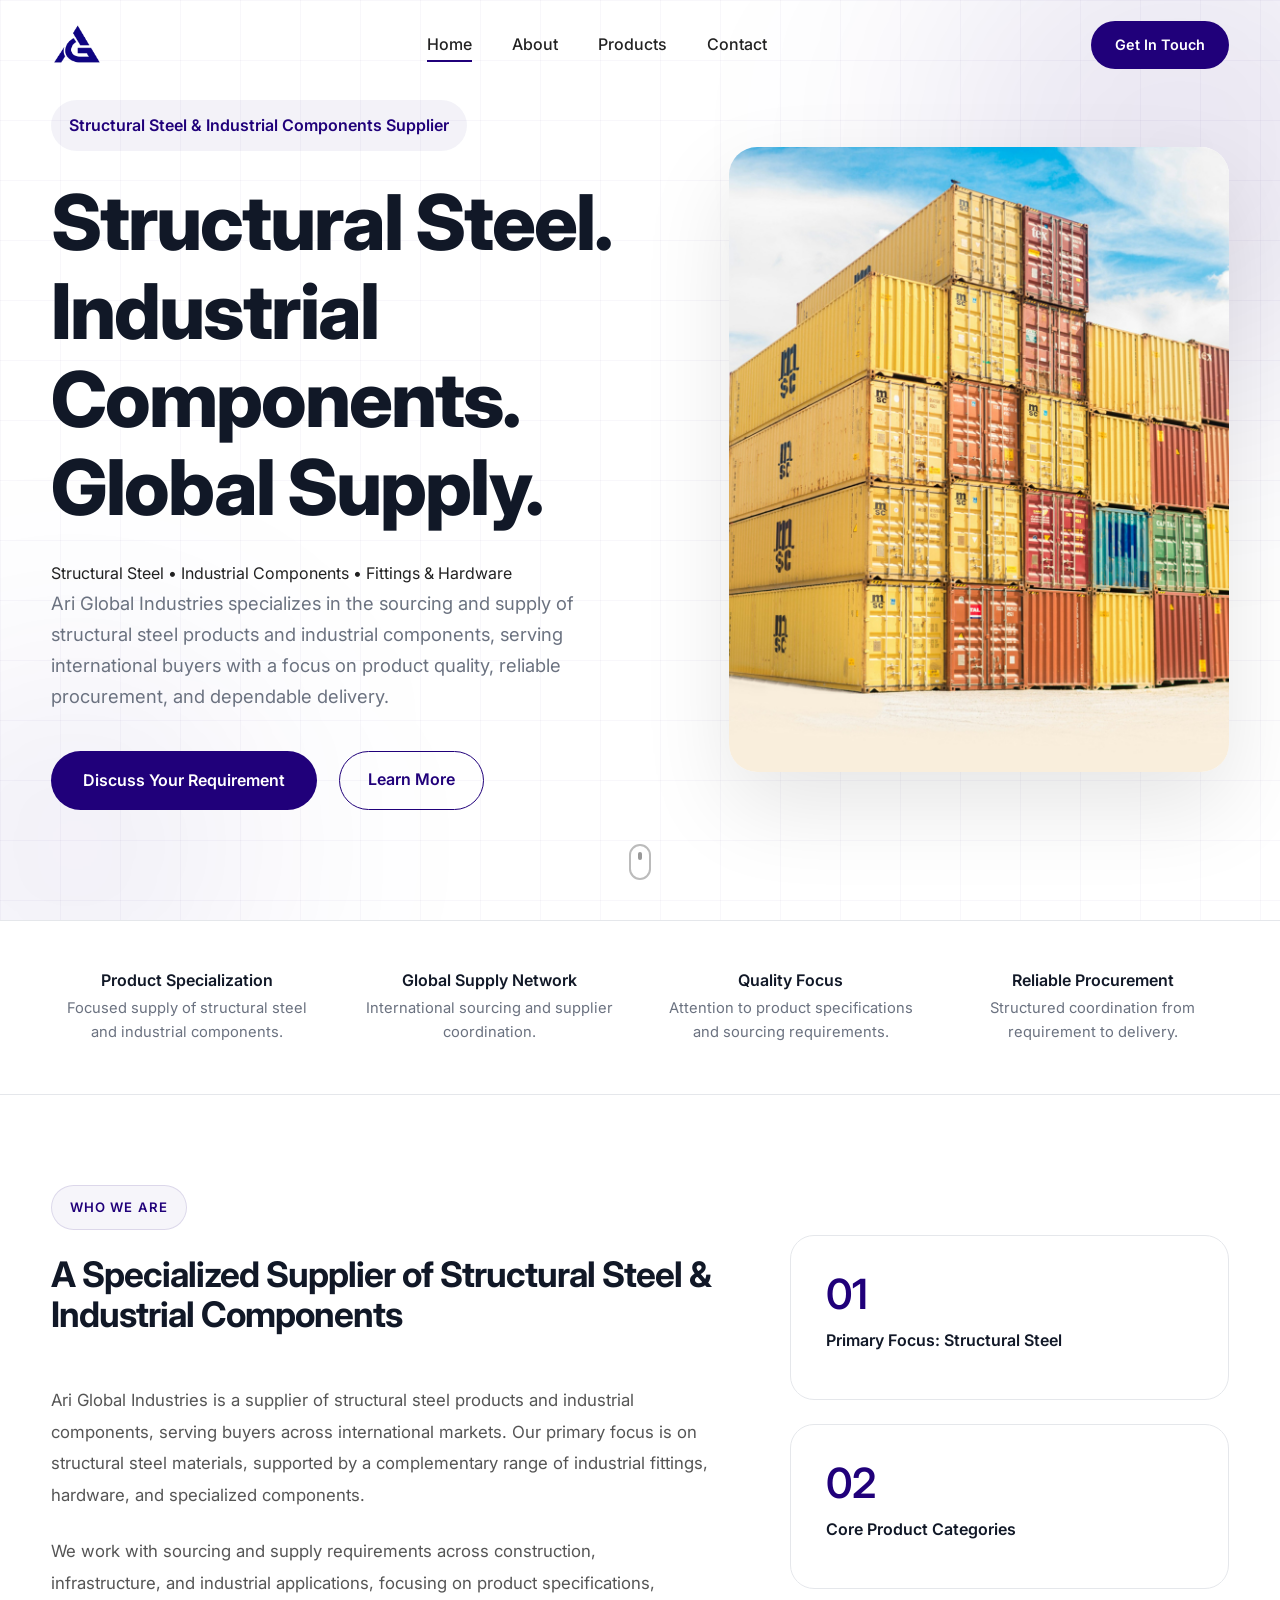
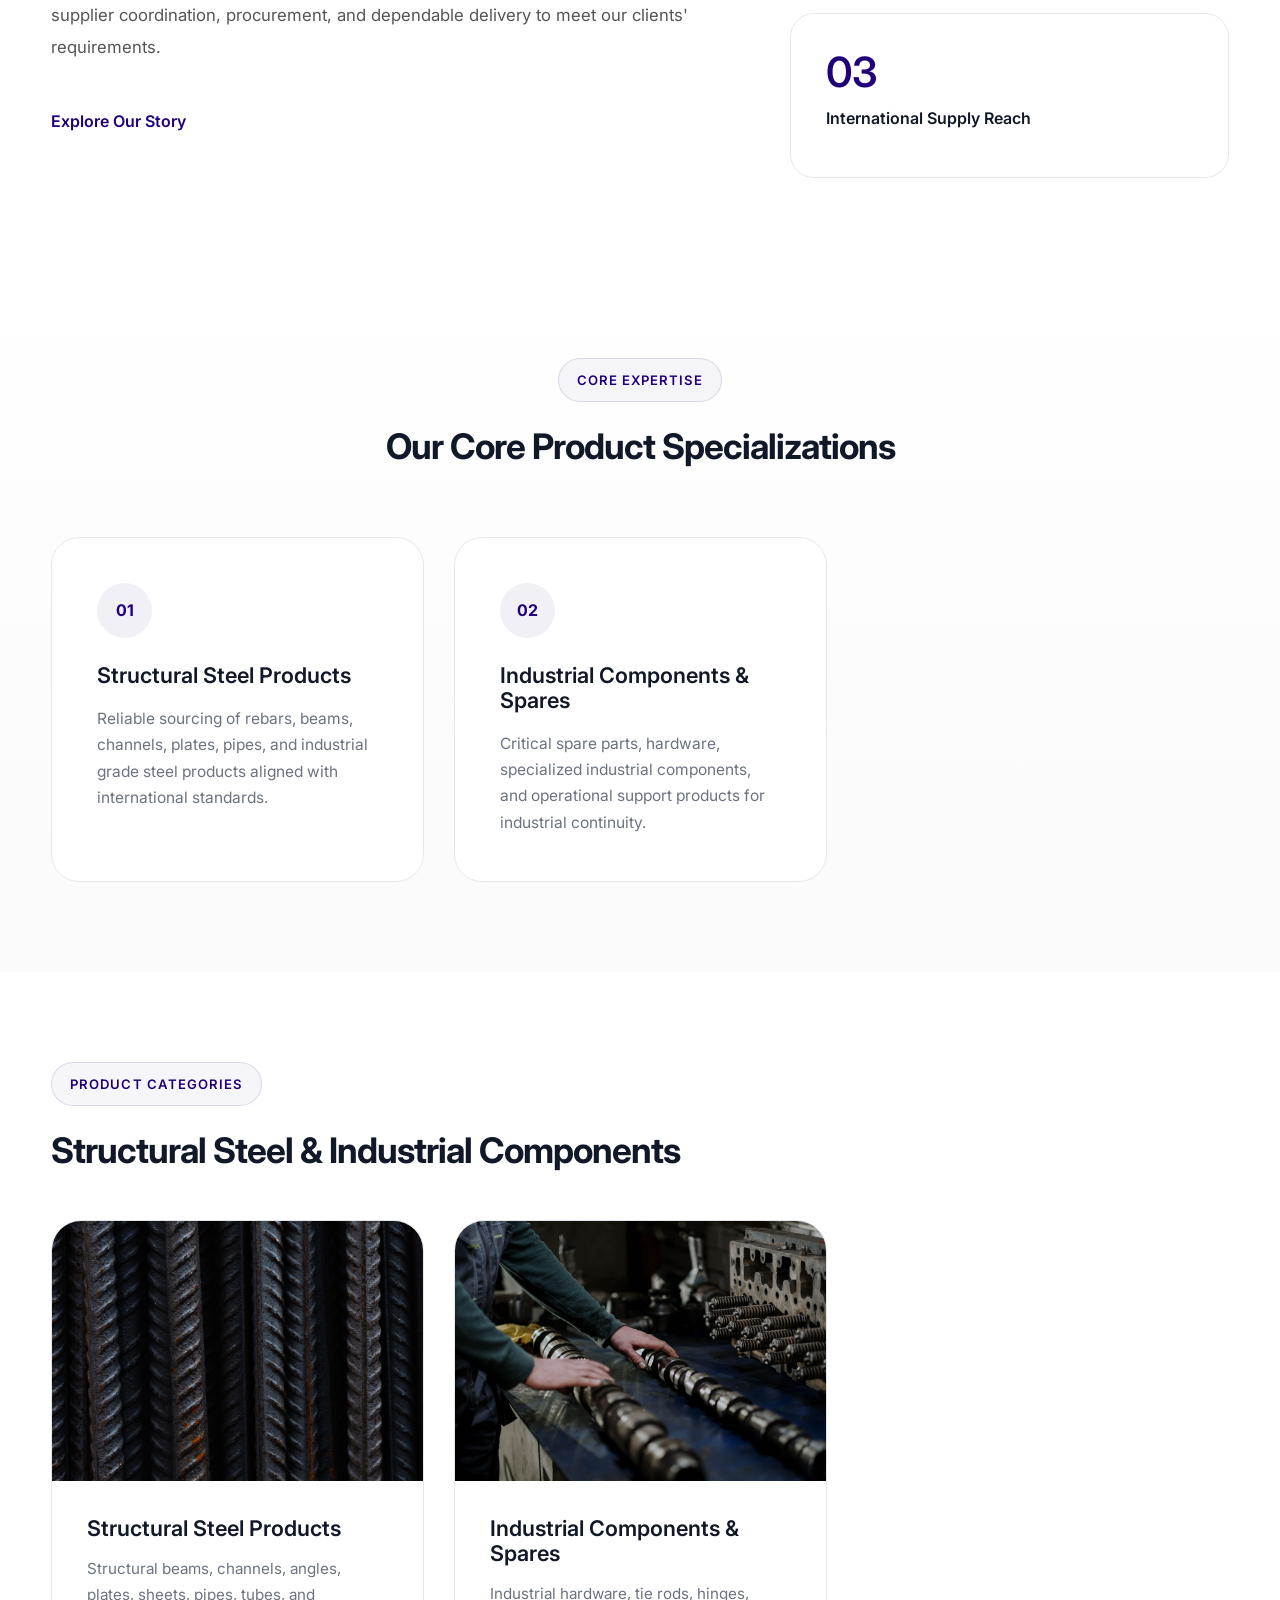
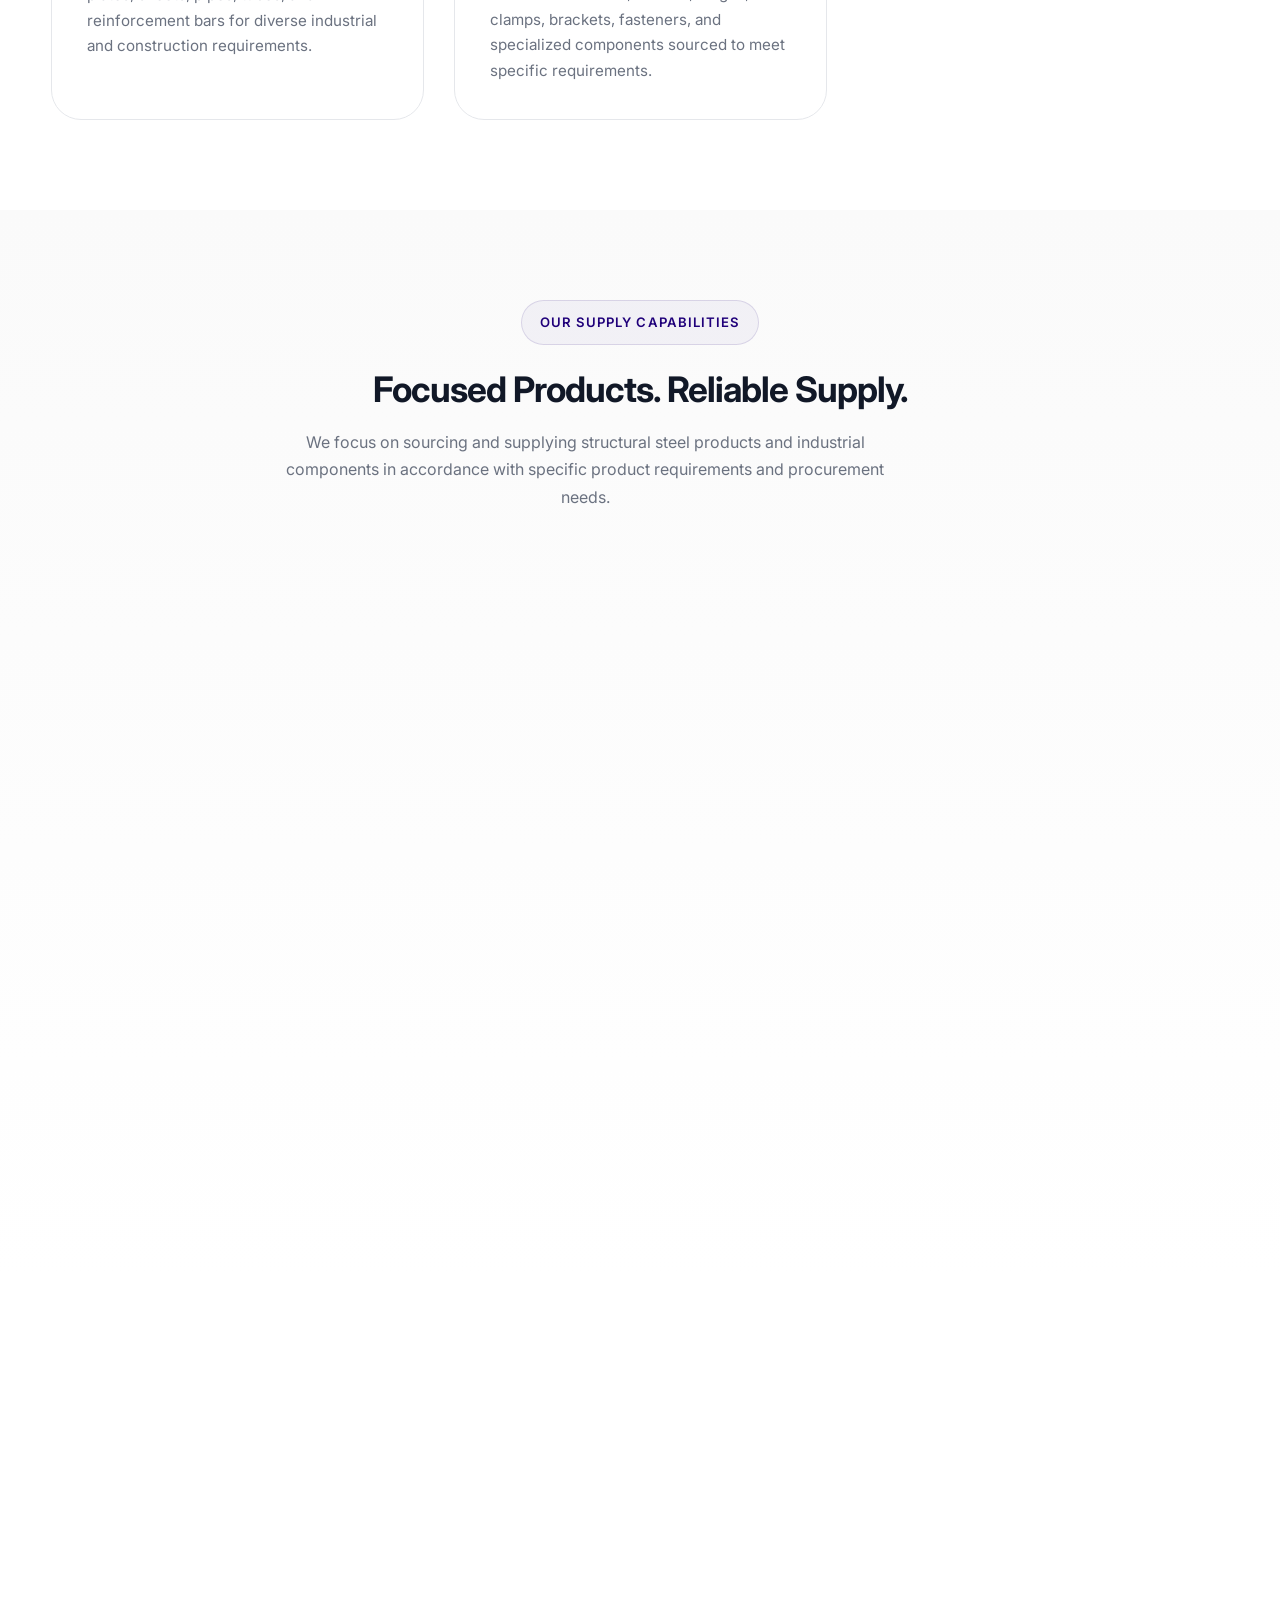
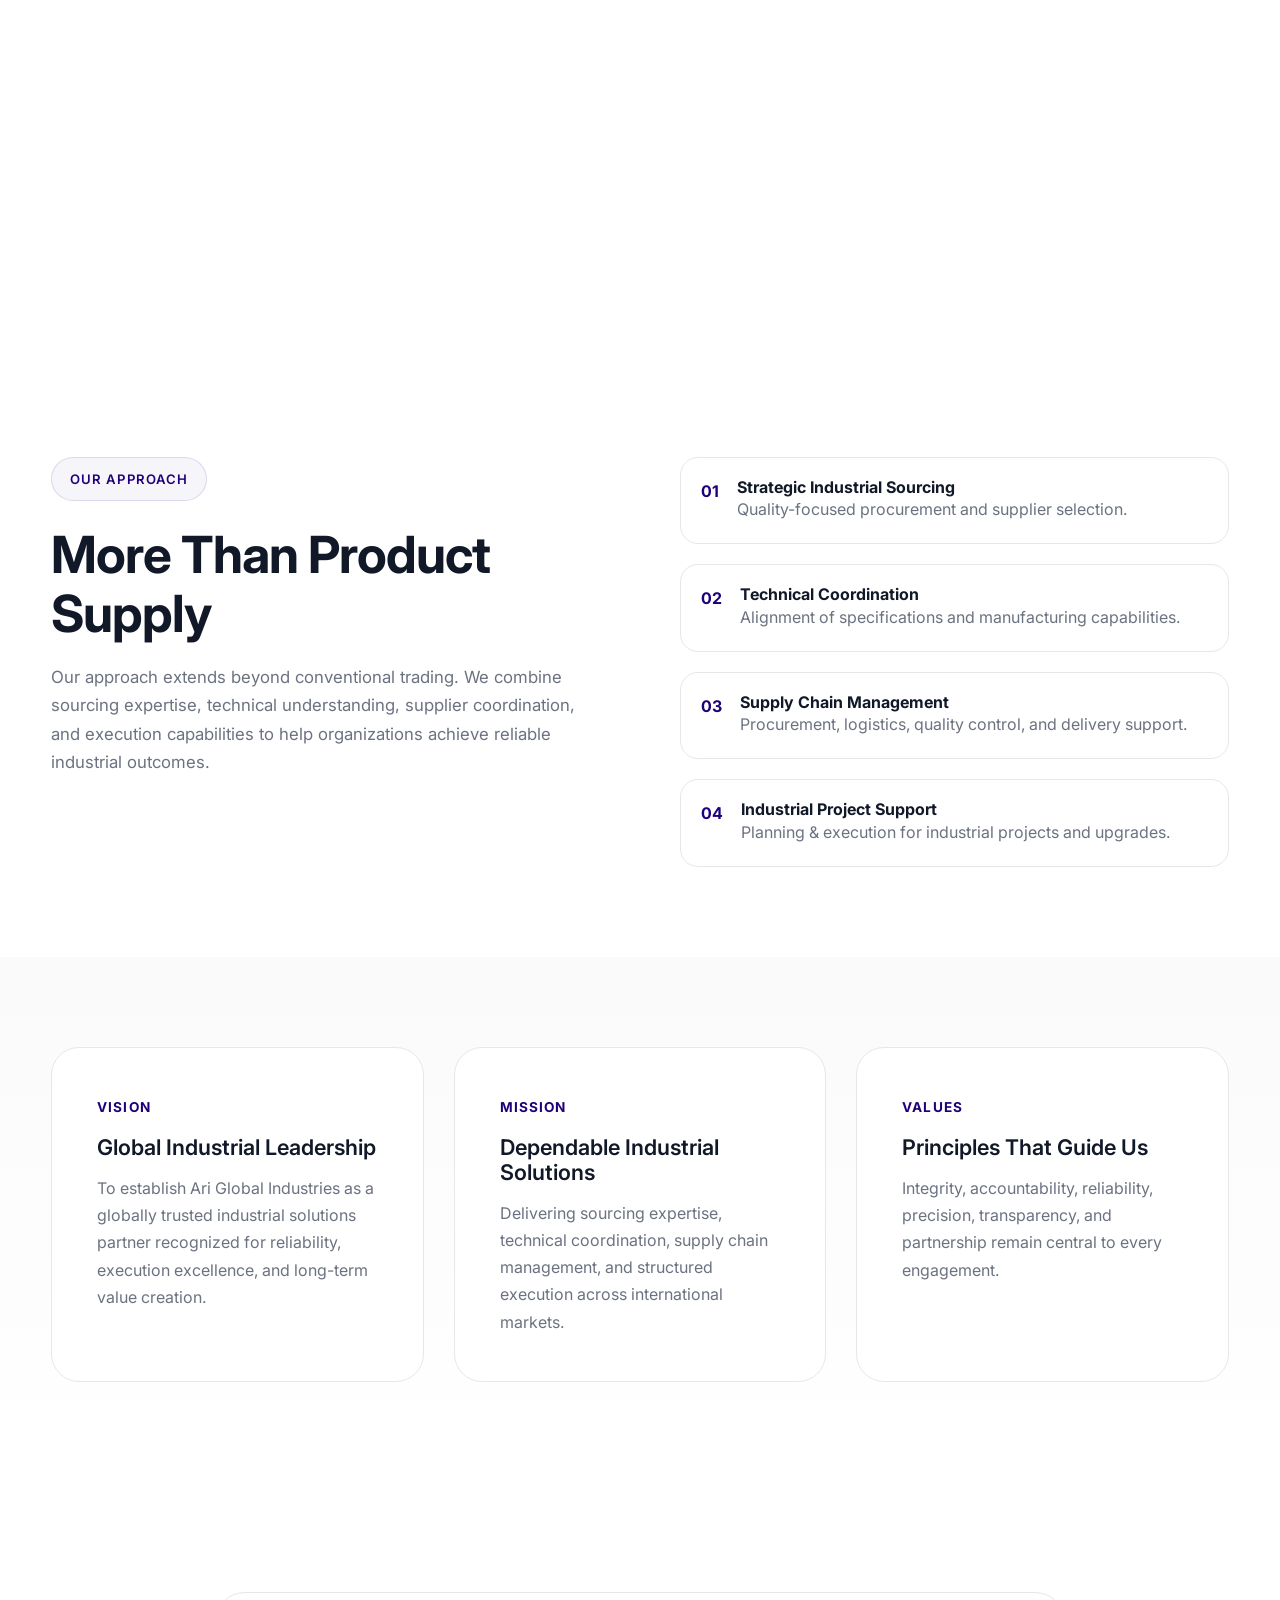
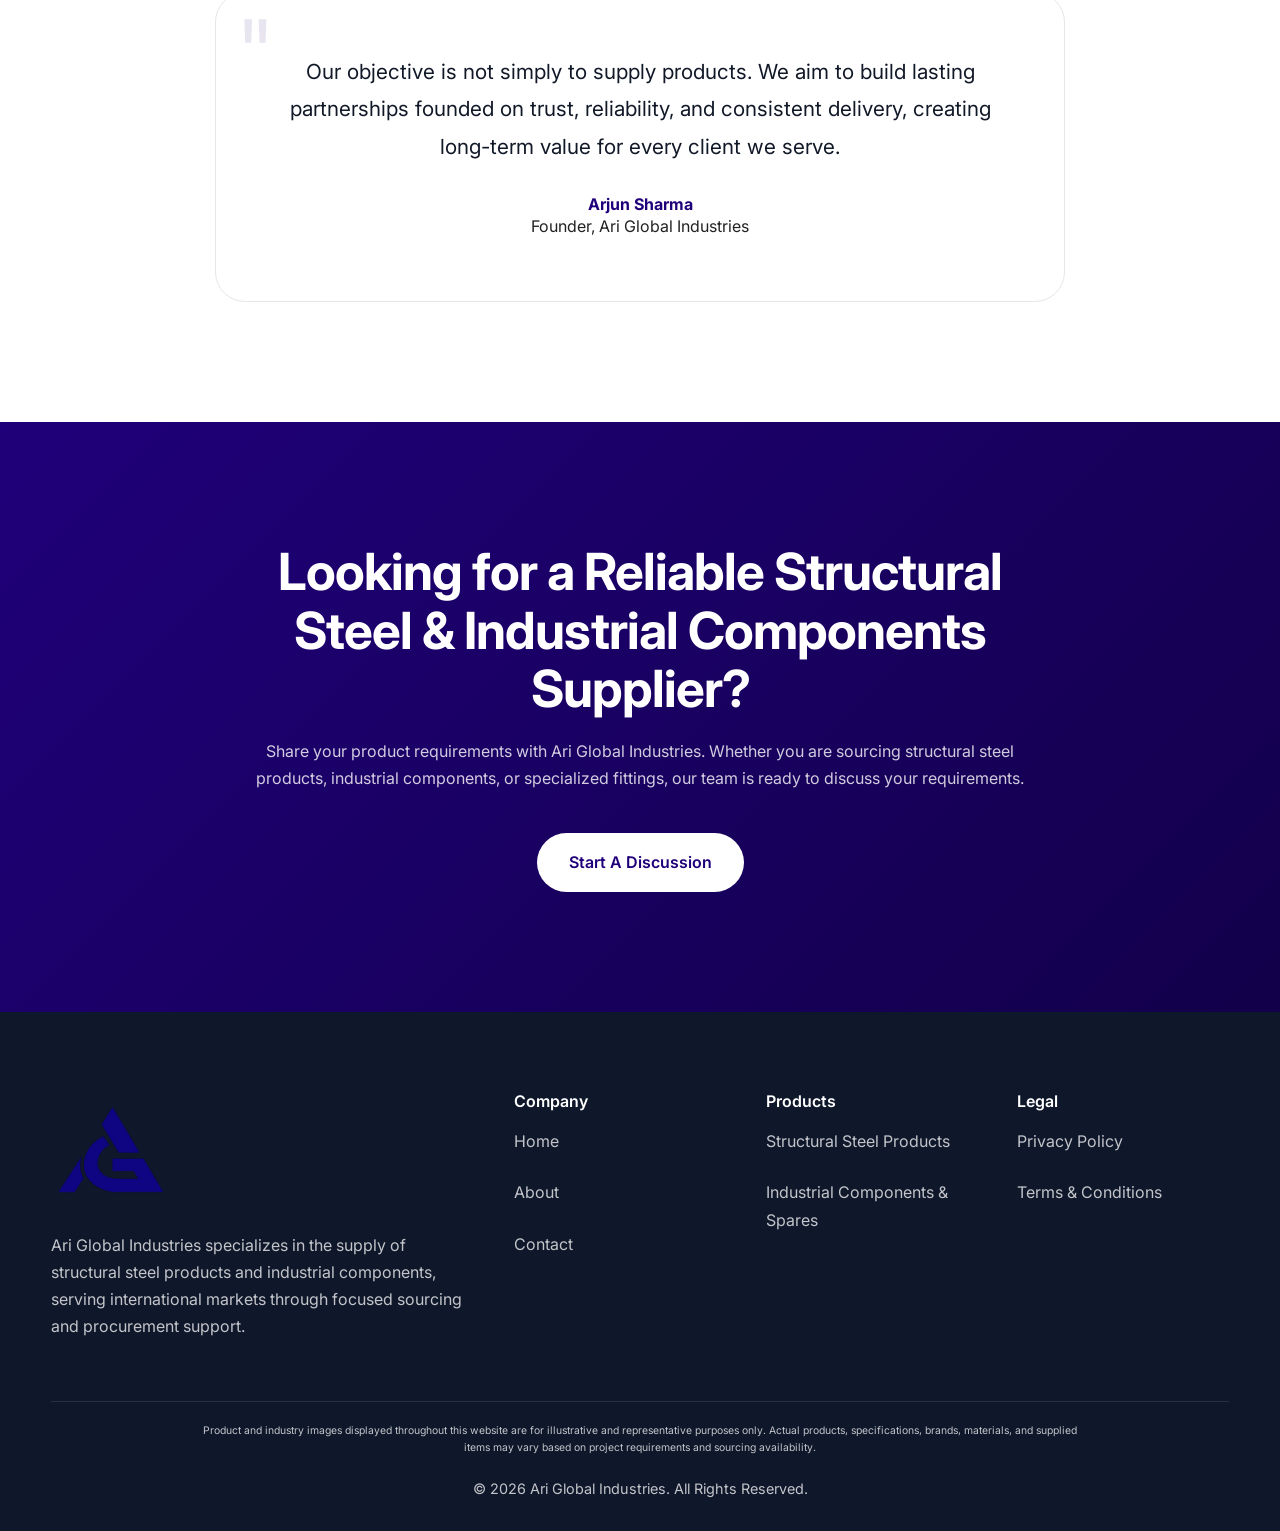
==== commit 89e34fc6: "Update index.html" ====
--- a/index.html
+++ b/index.html
@@ -7,13 +7,13 @@
     <link rel="canonical" href="https://arigindustries.com/">
     <meta name="viewport" content="width=device-width, initial-scale=1.0">
 
-    <title>Ari Global Industries | Industrial Solutions & Global Sourcing</title>     
+    <title>Ari Global Industries | Structural Steel & Industrial Components Supplier</title>     
 
     <meta name="description"
-        content="Ari Global Industries provides industrial machinery, steel products, industrial components, sourcing solutions, and global trade support for clients across international markets.">
+        content="Ari Global Industries is a supplier of structural steel products and industrial components, serving international buyers with reliable sourcing, quality-focused procurement, and global supply support.">
 
     <meta name="keywords"
-content="industrial sourcing, industrial machinery, steel products, industrial components, turnkey plant solutions, export company India, industrial supplier, Ari Global Industries">
+content="structural steel supplier, structural steel products, steel bars supplier, steel TMT bars supplier, steel beams supplier, steel channels supplier, steel plates supplier, steel pipes supplier, steel angles supplier, industrial components supplier, industrial fittings supplier, industrial hardware supplier, steel exporter India, Ari Global Industries">
 
     <meta name="author" content="Ari Global Industries">
 
@@ -47,6 +47,14 @@
   "name":"Ari Global Industries",
   "url":"https://arigindustries.com/",
   "logo":"https://arigindustries.com/images/logo.png"
+  "description": "Supplier of structural steel products and industrial components for international markets.",
+  "knowsAbout": [
+    "Structural Steel Products",
+    "Industrial Components",
+    "Industrial Fittings",
+    "Steel Sourcing",
+    "Industrial Hardware"
+    ]
 }
 </script> 
     
@@ -110,12 +118,8 @@
 
                         <div class="dropdown-menu">
 
-                            <a href="industrial-machinery.html">
-                                Industrial Machinery
-                            </a>
-
                             <a href="steel-products.html">
-                                Structural Steel Materials
+                                Structural Steel Products
                             </a>
 
                             <a href="industrial-components.html">
@@ -172,12 +176,8 @@
 
             <div class="mobile-dropdown-content">
 
-                <a href="industrial-machinery.html">
-                    Industrial Machinery
-                </a>
-
                 <a href="steel-products.html">
-                    Structural Steel Materials
+                    Structural Steel Products
                 </a>
 
                 <a href="industrial-components.html">
@@ -219,27 +219,30 @@
 
             <div class="hero-tag">
 
-                Global Industrial Solutions
+                Structural Steel & Industrial Components Supplier
 
             </div>
 
             <h1>
 
-                Reliable Industrial Supply.
-                Global Reach.
+                Structural Steel.
+                Industrial Components.
+                Global Supply.
 
             </h1>
 
             <div class="hero-services">
 
-                Machinery • Steel Products • Industrial Components • Strategic Sourcing
+                Structural Steel • Industrial Components • Fittings & Hardware
 
             </div>
 
             <p>
 
-                Ari Global Industries serves international markets with industrial sourcing, 
-                machinery supply, steel products, engineered solutions, and coordinated project execution.
+                Ari Global Industries specializes in the sourcing and supply
+                of structural steel products and industrial components,
+                serving international buyers with a focus on product quality,
+                reliable procurement, and dependable delivery.
 
             </p>
 
@@ -275,10 +278,6 @@
                  class="hero-slide"
                  alt="Steel TMT Bars/Rebars">
 
-            <img src="images/hero-3.jpg"
-                 class="hero-slide"
-                 alt="Manufacturing">
-
             <img src="images/hero-4.jpg"
                  class="hero-slide"
                  alt="Industrial Facility">
@@ -319,35 +318,35 @@
 
                 <div class="trust-item">
 
-                    <h3>Global Reach</h3>
-
-                    <p>International sourcing and export operations.</p>
-
-                </div>
-
-                <div class="trust-item">
-
-                    <h3>Supplier Network</h3>
-
-                    <p>Reliable Industrial Supply Chain.</p>
-
-                </div>
-
-                <div class="trust-item">
-
-                    <h3>Industrial Expertise</h3>
-
-                    <p>Solutions tailored to technical requirements.</p>
-
-                </div>
-
-                <div class="trust-item">
-
-                    <h3>Execution Focused</h3>
-
-                    <p>Dependable coordination from sourcing to delivery.</p>
-
-                </div>
+    <h3>Product Specialization</h3>
+
+    <p>Focused supply of structural steel and industrial components.</p>
+
+</div>
+
+<div class="trust-item">
+
+    <h3>Global Supply Network</h3>
+
+    <p>International sourcing and supplier coordination.</p>
+
+</div>
+
+<div class="trust-item">
+
+    <h3>Quality Focus</h3>
+
+    <p>Attention to product specifications and sourcing requirements.</p>
+
+</div>
+
+<div class="trust-item">
+
+    <h3>Reliable Procurement</h3>
+
+    <p>Structured coordination from requirement to delivery.</p>
+
+</div>
 
             </div>
 
@@ -373,8 +372,8 @@
 
                 <h2>
 
-                    A Strategic Industrial Partner
-                    Built Around Reliability
+                    A Specialized Supplier of
+                    Structural Steel & Industrial Components
 
                 </h2>
 
@@ -386,21 +385,20 @@
 
                     <p>
 
-                        Ari Global Industries is an industrial solutions,
-                        sourcing, and trade company serving clients across
-                        international markets. We specialize in machinery,
-                        steel products, industrial materials, engineered
-                        solutions, and procurement support for manufacturing,
-                        infrastructure, and commercial development projects.
-
-                    </p>
-
-                    <p>
-
-                        Through a structured and quality-focused approach,
-                        we help organizations identify sourcing opportunities,
-                        coordinate suppliers, manage procurement activities,
-                        and execute projects with confidence.
+                        Ari Global Industries is a supplier of structural steel products
+                        and industrial components, serving buyers across international
+                        markets. Our primary focus is on structural steel materials,
+                        supported by a complementary range of industrial fittings,
+                        hardware, and specialized components.
+
+                    </p>
+
+                    <p>
+
+                        We work with sourcing and supply requirements across construction,
+                        infrastructure, and industrial applications, focusing on product
+                        specifications, supplier coordination, procurement, and dependable
+                        delivery to meet our clients' requirements.
 
                     </p>
 
@@ -414,27 +412,27 @@
 
                 <div class="intro-stats">
 
+   <div class="stat-card">
+
+        <h3>01</h3>
+        <span>Primary Focus: Structural Steel</span>
+
+    </div>
+
     <div class="stat-card">
 
-        <h3>100%</h3>
-        <span>Sourcing Flexibility</span>
-        
+        <h3>02</h3>
+        <span>Core Product Categories</span>
+
     </div>
 
     <div class="stat-card">
 
-        <h3>100%</h3>
-        <span>Industry Focus</span>
-        
+        <h3>03</h3>
+        <span>International Supply Reach</span>
+
     </div>
 
-    <div class="stat-card">
-
-        <h3>100%</h3>
-        <span>Quality Commitment</span>
-        
-    </div>
-
 </div>
 
             </div>
@@ -461,8 +459,7 @@
 
                 <h2>
 
-                    Comprehensive Industrial
-                    Solutions Under One Roof
+                     Our Core Product Specializations
 
                 </h2>
 
@@ -480,32 +477,7 @@
 
                     <h3>
 
-                        Industrial Machinery 
-
-                    </h3>
-
-                    <p>
-
-                        Supply of machinery, production systems,
-                        turnkey plants, and industrial equipment
-                        supporting manufacturing operations across
-                        multiple sectors.
-
-                    </p>
-
-                </div>
-
-                <div class="expertise-card">
-
-                    <div class="card-number">
-
-                        02
-
-                    </div>
-
-                    <h3>
-
-                        Structural Steel Materials 
+                        Structural Steel Products 
 
                     </h3>
 
@@ -524,7 +496,7 @@
 
                     <div class="card-number">
 
-                        03
+                        02
 
                     </div>
 
@@ -570,8 +542,7 @@
 
                 <h2>
 
-                    Industrial Products &
-                    Specialized Solutions
+                    Structural Steel & Industrial Components
 
                 </h2>
 
@@ -579,12 +550,12 @@
 
             <div class="product-grid">
 
-                <a href="industrial-machinery.html" class="product-card">
+                <a href="steel-products.html" class="product-card">
 
                     <div class="product-image">
 
-                        <img src="images/machinery.jpg"
-                            alt="Industrial Machinery">
+                        <img src="images/steel.jpg"
+                            alt="Structural Steel Products Supplier">
 
                     </div>
 
@@ -592,47 +563,15 @@
 
                         <h3>
 
-                            Industrial Machinery 
-                            
+                            Structural Steel Products
 
                         </h3>
 
                         <p>
 
-                            Turnkey manufacturing plants,
-                            production systems, industrial
-                            machinery, and customized
-                            engineering solutions.
-
-                        </p>
-
-                    </div>
-
-                </a>
-
-                <a href="steel-products.html" class="product-card">
-
-                    <div class="product-image">
-
-                        <img src="images/steel.jpg"
-                            alt="Steel Products">
-
-                    </div>
-
-                    <div class="product-content">
-
-                        <h3>
-
-                            Structural Steel Materials
-
-                        </h3>
-
-                        <p>
-
-                            Rebars, beams, channels,
-                            plates, sheets, pipes,
-                            tubes, and industrial
-                            steel solutions.
+                            Structural beams, channels, angles, plates,
+    sheets, pipes, tubes, and reinforcement bars
+    for diverse industrial and construction requirements.
 
                         </p>
 
@@ -660,10 +599,9 @@
 
                         <p>
 
-                            Hardware, tie rods,
-                            hinges, clamps, spare
-                            parts, and customized
-                            industrial components.
+                            Industrial hardware, tie rods, hinges, clamps,
+    brackets, fasteners, and specialized components
+    sourced to meet specific requirements.
 
                         </p>
 
@@ -677,113 +615,112 @@
 
     </section>
 
-    <!-- PART 2 CONTINUES FROM HERE -->
-         <!-- ===================================== -->
-    <!-- SPECIALIZED PROJECTS -->
-    <!-- ===================================== -->
-
-    <section class="special-projects section-padding">
-
-        <div class="container">
-
-            <div class="section-heading center">
-
-                <span class="section-tag">
-                    Specialized Industrial Projects
-                </span>
-
-                <h2>
-                    Turnkey Manufacturing &
-                    Production Solutions
-                </h2>
+    <!-- ===================================== -->
+<!-- SUPPLY CAPABILITIES -->
+<!-- ===================================== -->
+
+<section class="special-projects section-padding">
+
+    <div class="container">
+
+        <div class="section-heading center">
+
+            <span class="section-tag">
+                Our Supply Capabilities
+            </span>
+
+            <h2>
+                Focused Products.
+                Reliable Supply.
+            </h2>
+
+            <p>
+                We focus on sourcing and supplying structural steel
+                products and industrial components in accordance
+                with specific product requirements and procurement needs.
+            </p>
+
+        </div>
+
+        <div class="projects-grid">
+
+            <div class="project-card">
+
+                <div class="project-icon">
+                    01
+                </div>
+
+                <h3>
+                    Structural Steel Supply
+                </h3>
 
                 <p>
-                    From machinery sourcing to complete plant implementation,
-                    Ari Global Industries supports industrial projects requiring
-                    coordinated procurement, technical alignment, and structured execution.
+                    Sourcing and supply of structural steel sections,
+                    plates, pipes, tubes, and reinforcement products
+                    for construction and industrial applications.
                 </p>
 
             </div>
 
-            <div class="projects-grid">
-
-                <div class="project-card">
-
-                    <div class="project-icon">
-                        01
-                    </div>
-
-                    <h3>
-                        Biscuit Manufacturing Plants
-                    </h3>
-
-                    <p>
-                        Complete turnkey solutions including dough preparation,
-                        ovens, moulding systems, cooling conveyors,
-                        and packaging integration.
-                    </p>
-
-                </div>
-
-                <div class="project-card">
-
-                    <div class="project-icon">
-                        02
-                    </div>
-
-                    <h3>
-                        PET Bottle Manufacturing
-                    </h3>
-
-                    <p>
-                        End-to-end production facilities covering blowing,
-                        cap manufacturing, packaging systems,
-                        and quality inspection technologies.
-                    </p>
-
-                </div>
-
-                <div class="project-card">
-
-                    <div class="project-icon">
-                        03
-                    </div>
-
-                    <h3>
-                        Confectionery Production
-                    </h3>
-
-                    <p>
-                        Complete candy and confectionery production lines
-                        designed around specific production capacities
-                        and operational requirements.
-                    </p>
-
-                </div>
-
-                <div class="project-card">
-
-                    <div class="project-icon">
-                        04
-                    </div>
-
-                    <h3>
-                        Maize Milling Facilities
-                    </h3>
-
-                    <p>
-                        Milling, processing, packaging,
-                        and handling systems configured
-                        for reliable industrial production.
-                    </p>
-
-                </div>
-
-            </div>
-
-        </div>
-
-    </section>
+            <div class="project-card">
+
+                <div class="project-icon">
+                    02
+                </div>
+
+                <h3>
+                    Industrial Components
+                </h3>
+
+                <p>
+                    Supply of industrial hardware, fittings,
+                    fasteners, and specialized components
+                    based on buyer requirements.
+                </p>
+
+            </div>
+
+            <div class="project-card">
+
+                <div class="project-icon">
+                    03
+                </div>
+
+                <h3>
+                    Product Sourcing
+                </h3>
+
+                <p>
+                    Supplier identification and procurement
+                    coordination based on required product
+                    specifications and availability.
+                </p>
+
+            </div>
+
+            <div class="project-card">
+
+                <div class="project-icon">
+                    04
+                </div>
+
+                <h3>
+                    Supply Coordination
+                </h3>
+
+                <p>
+                    Coordinated procurement, order processing,
+                    documentation, and delivery arrangements
+                    according to agreed requirements.
+                </p>
+
+            </div>
+
+        </div>
+
+    </div>
+
+</section>
 
     <!-- ===================================== -->
     <!-- WHY CHOOSE US -->
@@ -882,7 +819,7 @@
                 <div class="solutions-content">
 
                     <span class="section-tag">
-                        Integrated Industrial Solutions
+                        Our Approach
                     </span>
 
                     <h2>
@@ -1105,17 +1042,17 @@
 
                 <h2>
 
-                    Partner With A Reliable
-                    Industrial Solutions Provider
+                    Looking for a Reliable
+    Structural Steel & Industrial Components Supplier?
 
                 </h2>
 
                 <p>
 
-                    Whether your requirement involves machinery procurement,
-                    steel products, industrial sourcing, components,
-                    or specialized manufacturing projects,
-                    Ari Global Industries is ready to support your objectives.
+                    Share your product requirements with Ari Global Industries.
+    Whether you are sourcing structural steel products,
+    industrial components, or specialized fittings,
+    our team is ready to discuss your requirements.
 
                 </p>
 
@@ -1149,10 +1086,10 @@
 
                     <p>
 
-                        Industrial solutions, sourcing,
-                        machinery procurement, steel products,
-                        industrial components, and strategic
-                        trade support for international markets.
+                         Ari Global Industries specializes in the supply
+    of structural steel products and industrial
+    components, serving international markets
+    through focused sourcing and procurement support.
 
                     </p>
                 
@@ -1191,14 +1128,8 @@
                     <ul>
 
                         <li>
-                            <a href="industrial-machinery.html">
-                                Industrial Machinery
-                            </a>
-                        </li>
-
-                        <li>
                             <a href="steel-products.html">
-                                Structural Steel Materials
+                                Structural Steel Products
                             </a>
                         </li>
 
--- a/style.css
+++ b/style.css
@@ -1,421 +1,5199 @@
-/* ================= GLOBAL ================= */
-* {
-    margin: 0;
-    padding: 0;
-    box-sizing: border-box;
-}
-
-body {
-    font-family: 'Inter', sans-serif;
-    color: #222;
-    background-color: #ffffff;
-    line-height: 1.6;
-}
-
-h1, h2, h3, h4 {
-    font-family: 'Playfair Display', serif;
-    color: #20007a;
-}
-
-.container {
-    width: 90%;
-    max-width: 1200px;
-    margin: auto;
-}
-
-/* ================= NAVBAR ================= */
-.navbar {
-    background: #ffffff;
-    border-bottom: 1px solid #eee;
-    position: sticky;
-    top: 0;
-    z-index: 1000;
-}
-
-.nav-container {
-    display: flex;
-    justify-content: space-between;
-    align-items: center;
-    padding: 15px 0;
-}
-
-.logo img {
-    height: 55px;
-}
-
-.nav-links {
-    list-style: none;
-    display: flex;
-    gap: 30px;
-}
-
-.nav-links a {
-    text-decoration: none;
-    color: #20007a;
-    font-weight: 500;
-    transition: 0.3s;
-}
-
-.nav-links a:hover,
-.nav-links .active {
-    color: #000;
-}
-
-.navbar {
-    transition: all 0.3s ease;
-}
-
-/* ================= HERO ================= */
-.hero {
-    height: 85vh;
-    background: linear-gradient(rgba(32,0,122,0.7), rgba(32,0,122,0.7)),
-                url('images/hero.jpg') center/cover no-repeat;
-    display: flex;
-    align-items: center;
-    justify-content: center;
-    text-align: center;
-    color: #fff;
-}
-
-.hero h1 {
-    font-size: 48px;
-    margin-bottom: 20px;
-    color: #fff;
-}
-
-.hero p {
-    max-width: 700px;
-    margin: auto;
-    margin-bottom: 30px;
-    font-size: 18px;
-}
-
-/* ================= BUTTONS ================= */
-.btn {
-    background: #ffffff;
-    color: #20007a;
-    padding: 12px 28px;
-    text-decoration: none;
-    font-weight: 500;
-    border-radius: 5px;
-    transition: 0.3s;
-}
-
-.btn:hover {
-    background: #20007a;
-    color: #fff;
-}
-
-.btn-outline {
-    border: 2px solid #20007a;
-    color: #20007a;
-    padding: 10px 24px;
-    text-decoration: none;
-    transition: 0.3s;
-}
-
-.btn-outline:hover {
-    background: #20007a;
-    color: #fff;
-}
-
-/* ================= ABOUT PREVIEW ================= */
-.about-preview {
-    padding: 80px 0;
-    text-align: center;
-}
-
-.about-preview p {
-    max-width: 700px;
-    margin: 20px auto;
-}
-
-/* ================= INDUSTRIES ================= */
-.industries {
-    background: #f8f9fc;
-    padding: 80px 0;
-    text-align: center;
-}
-
-.grid {
-    display: grid;
-    grid-template-columns: repeat(auto-fit, minmax(250px, 1fr));
-    gap: 30px;
-    margin-top: 40px;
-}
-
-.card {
-    background: #fff;
-    padding: 20px;
-    border-radius: 10px;
-    transition: 0.3s;
-    box-shadow: 0 5px 20px rgba(0,0,0,0.05);
-}
-
-.card img {
-    width: 100%;
-    border-radius: 8px;
-}
-
-.card h3 {
-    margin: 15px 0 10px;
-}
-
-.card:hover {
-    transform: translateY(-8px);
-}
-
-/* ================= CTA ================= */
-.cta {
-    background: #20007a;
-    color: #fff;
-    text-align: center;
-    padding: 60px 0;
-}
-
-.cta h2 {
-    color: #fff;
-    margin-bottom: 20px;
-}
-
-/* ================= FOOTER ================= */
-.footer {
-    background: #111;
-    color: #ccc;
-    padding-top: 50px;
-}
-
-.footer-container {
-    display: flex;
-    justify-content: space-between;
-    flex-wrap: wrap;
-    gap: 30px;
-}
-
-.footer img {
-    height: 40px;
-    margin-bottom: 10px;
-}
-
-.footer h4 {
-    color: #fff;
-    margin-bottom: 10px;
-}
-
-.footer ul {
-    list-style: none;
-}
-
-.footer ul li {
-    margin-bottom: 8px;
-}
-
-.footer a {
-    color: #ccc;
-    text-decoration: none;
-}
-
-.footer a:hover {
-    color: #fff;
-}
-
-.footer-bottom {
-    text-align: center;
-    padding: 15px;
-    border-top: 1px solid #333;
-    margin-top: 30px;
-}
-
-/* ================= GLOBAL ENHANCEMENTS ================= */
-
-html {
-    scroll-behavior: smooth;
-}
-
-body {
-    letter-spacing: 0.2px;
-}
-
-/* Smooth fade-in animation */
-.fade-in {
-    opacity: 0;
-    transform: translateY(30px);
-    transition: all 0.8s ease;
-}
-
-.fade-in.show {
-    opacity: 1;
-    transform: translateY(0);
-}
-
-/* Navbar shadow on scroll */
-.navbar.scrolled {
-    box-shadow: 0 4px 20px rgba(0,0,0,0.08);
-}
-
-/* Section spacing upgrade */
-section {
-    margin-bottom: 20px;
-}
-
-/* ================= CONTACT PAGE ================= */
-
-.contact-grid {
-    display: grid;
-    grid-template-columns: 1fr 1fr;
-    gap: 30px;
-}
-
-.contact-box {
-    background: #fff;
-    padding: 30px;
-    border-radius: 10px;
-    box-shadow: 0 5px 25px rgba(0,0,0,0.05);
-}
-
-.contact-item {
-    margin-bottom: 20px;
-}
-
-.contact-item h4 {
-    color: #20007a;
-    margin-bottom: 5px;
-}
-
-.contact-highlight {
-    background: #f1f3ff;
-    padding: 15px;
-    border-left: 4px solid #20007a;
-    margin-top: 20px;
-}
-
-.map-box {
-    height: 100%;
-    min-height: 350px;
-    border-radius: 10px;
-    overflow: hidden;
-}
-
-/* Responsive */
-@media (max-width: 768px) {
-    .contact-grid {
-        grid-template-columns: 1fr;
-    }
-}
-
-/* ===== FOUNDER IMAGE PERFECT FIT ===== */
-
-.contact-grid {
-    display: grid;
-    grid-template-columns: 1fr 1fr;
-    gap: 40px;
-    align-items: stretch;
-}
-
-.contact-box {
-    display: flex;
-    flex-direction: column;
-    justify-content: center;
-}
-
-.map-box {
-    position: relative;
-    overflow: hidden;
-    border-radius: 12px;
-}
-
-.map-box img {
-    width: 100%;
-    height: 100%;
-    object-fit: cover;
-    display: block;
-}
-
-/* subtle premium overlay */
-.map-box::after {
-    content: "";
-    position: absolute;
-    inset: 0;
-    background: linear-gradient(
+/* =======================================
+   RESET
+======================================= */
+
+*{
+    margin:0;
+    padding:0;
+    box-sizing:border-box;
+}
+
+html{
+    scroll-behavior:smooth;
+}
+
+body{
+    font-family:'Inter',sans-serif;
+    background:#ffffff;
+    color:#222;
+    overflow-x:hidden;
+    line-height:1.7;
+    -webkit-font-smoothing:antialiased;
+}
+
+/* =======================================
+   VARIABLES
+======================================= */
+
+:root{
+
+    --primary:#20007a;
+    --primary-light:#3110a5;
+
+    --dark:#111827;
+    --text:#222222;
+    --muted:#6b7280;
+
+    --white:#ffffff;
+
+    --border:#e5e7eb;
+
+    --shadow-sm:
+    0 10px 30px rgba(0,0,0,.04);
+
+    --shadow-md:
+    0 20px 60px rgba(0,0,0,.08);
+
+    --shadow-lg:
+    0 30px 80px rgba(0,0,0,.12);
+
+    --transition:
+    all .35s cubic-bezier(.4,0,.2,1);
+
+}
+
+/* =======================================
+   GLOBAL
+======================================= */
+
+body.menu-open{
+    overflow:hidden;
+}
+
+img{
+    max-width:100%;
+    display:block;
+}
+
+a{
+    text-decoration:none;
+    color:inherit;
+}
+
+ul{
+    list-style:none;
+}
+
+.container{
+    width:min(1200px,92%);
+    margin:auto;
+}
+
+.section-padding{
+    padding:120px 0;
+}
+
+/* =======================================
+   TYPOGRAPHY
+======================================= */
+
+h1,h2,h3,h4{
+    color:var(--dark);
+    line-height:1.15;
+}
+
+h1{
+    font-size:clamp(2.8rem,6vw,5rem);
+    font-weight:800;
+    letter-spacing:-2px;
+}
+
+h2{
+    font-size:clamp(2rem,4vw,3.3rem);
+    font-weight:700;
+    letter-spacing:-1px;
+}
+
+h3{
+    font-size:1.35rem;
+    font-weight:600;
+}
+
+p{
+    color:var(--muted);
+}
+
+.section-heading{
+    max-width:760px;
+    margin-bottom:70px;
+}
+
+.section-heading.center{
+    text-align:center;
+    margin-inline:auto;
+    margin-bottom:70px;
+}
+
+.section-tag{
+
+    display:inline-flex;
+    align-items:center;
+    gap:10px;
+
+    padding:10px 18px;
+
+    border:1px solid rgba(32,0,122,.12);
+
+    background:
+    rgba(32,0,122,.04);
+
+    color:var(--primary);
+
+    font-size:.82rem;
+    font-weight:600;
+    letter-spacing:.08em;
+    text-transform:uppercase;
+
+    border-radius:100px;
+
+    margin-bottom:24px;
+
+}
+
+.section-heading h2{
+    margin-bottom:20px;
+}
+
+.section-heading p{
+    max-width:650px;
+}
+
+/* =======================================
+   BUTTONS
+======================================= */
+
+.btn-primary{
+
+    position:relative;
+
+    display:inline-flex;
+    align-items:center;
+    justify-content:center;
+
+    padding:16px 32px;
+
+    background:var(--primary);
+
+    color:#fff;
+
+    border-radius:100px;
+
+    font-weight:600;
+
+    overflow:hidden;
+
+    transition:var(--transition);
+
+}
+
+.btn-primary::before{
+
+    content:'';
+
+    position:absolute;
+
+    top:0;
+    left:-120%;
+
+    width:100%;
+    height:100%;
+
+    background:
+    linear-gradient(
+        90deg,
+        transparent,
+        rgba(255,255,255,.18),
+        transparent
+    );
+
+    transition:.8s;
+
+}
+
+.btn-primary:hover::before{
+    left:120%;
+}
+
+.btn-primary:hover{
+
+    transform:translateY(-3px);
+
+    box-shadow:
+    0 20px 40px rgba(32,0,122,.25);
+
+}
+
+.btn-secondary{
+
+    display:inline-flex;
+    align-items:center;
+    justify-content:center;
+
+    padding:16px 32px;
+
+    border:1px solid var(--border);
+
+    border-radius:100px;
+
+    font-weight:600;
+
+    transition:var(--transition);
+
+}
+
+.btn-secondary:hover{
+
+    border-color:var(--primary);
+
+    color:var(--primary);
+
+    transform:translateY(-3px);
+
+}
+
+.text-link{
+
+    color:var(--primary);
+
+    font-weight:600;
+
+    display:inline-flex;
+
+    margin-top:20px;
+
+    transition:var(--transition);
+
+}
+
+.text-link:hover{
+    transform:translateX(6px);
+}
+
+/* =======================================
+   PRELOADER (PREMIUM LOGO VERSION)
+======================================= */
+
+.preloader{
+
+    position:fixed;
+    inset:0;
+
+    background:#ffffff;
+
+    z-index:9999;
+
+    display:flex;
+    align-items:center;
+    justify-content:center;
+
+    transition:opacity .7s ease, visibility .7s ease;
+
+}
+
+.preloader.hide{
+
+    opacity:0;
+    visibility:hidden;
+
+}
+
+/* LOGO WRAPPER */
+
+.loader-logo{
+
+    display:flex;
+    align-items:center;
+    justify-content:center;
+
+}
+
+/* LOGO IMAGE */
+
+.loader-logo img{
+
+    width:170px;
+    max-width:60vw;
+
+    opacity:0;
+    transform:scale(.92);
+
+    animation:logoReveal 1.4s ease forwards;
+
+    filter:drop-shadow(0 10px 25px rgba(32,0,122,.12));
+
+}
+
+/* ANIMATION */
+
+@keyframes logoReveal{
+
+    0%{
+        opacity:0;
+        transform:scale(.88);
+    }
+
+    40%{
+        opacity:1;
+        transform:scale(1.02);
+    }
+
+    100%{
+        opacity:1;
+        transform:scale(1);
+    }
+
+}
+
+/* OPTIONAL: subtle breathing effect after load (only while visible) */
+
+.preloader:not(.hide) .loader-logo img{
+
+    animation:
+        logoReveal 1.4s ease forwards,
+        subtleFloat 2.8s ease-in-out infinite 1.5s;
+
+}
+
+@keyframes subtleFloat{
+
+    0%,100%{
+        transform:translateY(0) scale(1);
+    }
+
+    50%{
+        transform:translateY(-6px) scale(1.01);
+    }
+
+}
+/* =======================================
+   HEADER
+======================================= */
+
+.header{
+
+    position:fixed;
+
+    top:0;
+    left:0;
+
+    width:100%;
+
+    z-index:1000;
+
+    transition:var(--transition);
+
+}
+
+.header.scrolled{
+
+    background:
+    rgba(255,255,255,.95);
+
+    backdrop-filter:blur(16px);
+
+    box-shadow:
+    0 10px 40px rgba(0,0,0,.05);
+
+}
+
+.navbar{
+
+    height:90px;
+
+    display:flex;
+    align-items:center;
+    justify-content:space-between;
+
+}
+
+.logo img{
+    height:52px;
+}
+
+.nav-links{
+
+    display:flex;
+    align-items:center;
+    gap:40px;
+
+}
+
+.nav-links a{
+
+    font-weight:500;
+
+    position:relative;
+
+    transition:var(--transition);
+
+}
+
+.nav-links a::after{
+
+    content:'';
+
+    position:absolute;
+
+    left:0;
+    bottom:-8px;
+
+    width:0;
+    height:2px;
+
+    background:var(--primary);
+
+    transition:var(--transition);
+
+}
+
+.nav-links a:hover::after,
+.nav-links a.active::after{
+    width:100%;
+}
+
+.nav-links a:hover{
+    color:var(--primary);
+}
+
+/* =======================================
+   DROPDOWN
+======================================= */
+
+.dropdown{
+    position:relative;
+}
+
+.dropdown-menu{
+
+    position:absolute;
+
+    top:120%;
+    left:0;
+
+    min-width:320px;
+
+    background:#fff;
+
+    border-radius:18px;
+
+    padding:12px;
+
+    opacity:0;
+    visibility:hidden;
+
+    transform:translateY(15px);
+
+    box-shadow:
+    0 25px 60px rgba(0,0,0,.08);
+
+    transition:var(--transition);
+
+}
+
+.dropdown:hover .dropdown-menu{
+
+    opacity:1;
+    visibility:visible;
+
+    transform:translateY(0);
+
+}
+
+.dropdown-menu a{
+
+    display:block;
+
+    padding:14px 16px;
+
+    border-radius:12px;
+
+}
+
+.dropdown-menu a:hover{
+
+    background:
+    rgba(32,0,122,.05);
+
+}
+
+/* =======================================
+   NAV RIGHT
+======================================= */
+
+.nav-right{
+
+    display:flex;
+    align-items:center;
+    gap:20px;
+
+}
+
+.nav-btn{
+
+    padding:12px 24px;
+
+    background:var(--primary);
+
+    color:#fff;
+
+    border-radius:100px;
+
+    font-size:.9rem;
+    font-weight:600;
+
+    transition:var(--transition);
+
+}
+
+.nav-btn:hover{
+
+    transform:translateY(-2px);
+
+    box-shadow:
+    0 12px 30px rgba(32,0,122,.22);
+
+}
+
+.menu-toggle{
+
+    display:none;
+
+    border:none;
+    background:none;
+
+    cursor:pointer;
+
+}
+
+.menu-toggle span{
+
+    width:28px;
+    height:2px;
+
+    background:var(--dark);
+
+    display:block;
+
+    margin:6px 0;
+
+    transition:.3s;
+
+}
+
+/* =======================================
+   MOBILE MENU
+======================================= */
+
+.mobile-menu{
+
+    position:fixed;
+
+    top:0;
+    right:-100%;
+
+    width:320px;
+    height:100vh;
+
+    background:#fff;
+
+    z-index:999;
+
+    padding:120px 40px;
+
+    display:flex;
+    flex-direction:column;
+
+    gap:25px;
+
+    transition:.45s ease;
+
+    box-shadow:
+    -20px 0 50px rgba(0,0,0,.08);
+
+}
+
+.mobile-menu.active{
+    right:0;
+}
+
+.mobile-menu a,
+.mobile-dropdown-btn{
+
+    font-size:1rem;
+
+    color:var(--dark);
+
+    background:none;
+
+    border:none;
+
+    text-align:left;
+
+    cursor:pointer;
+
+}
+
+.mobile-dropdown-content{
+
+    display:none;
+
+    padding-top:12px;
+    padding-left:15px;
+
+}
+
+.mobile-dropdown-content a{
+
+    display:block;
+
+    padding:10px 0;
+
+    color:var(--muted);
+
+}
+
+/* =======================================
+   HERO
+======================================= */
+
+.hero{
+
+    position:relative;
+
+    min-height:100vh;
+
+    display:flex;
+    align-items:center;
+
+    overflow:hidden;
+
+}
+
+/* BACKGROUND */
+
+.hero-background{
+
+    position:absolute;
+    inset:0;
+
+    z-index:-1;
+
+}
+
+.hero-grid{
+
+    position:absolute;
+    inset:0;
+
+    background-image:
+
+    linear-gradient(
+        rgba(32,0,122,.03) 1px,
+        transparent 1px
+    ),
+
+    linear-gradient(
+        90deg,
+        rgba(32,0,122,.03) 1px,
+        transparent 1px
+    );
+
+    background-size:60px 60px;
+
+}
+
+.hero-glow{
+
+    position:absolute;
+
+    border-radius:50%;
+
+    filter:blur(120px);
+
+}
+
+.hero-glow-1{
+
+    width:500px;
+    height:500px;
+
+    background:
+    rgba(32,0,122,.10);
+
+    top:-100px;
+    right:-150px;
+
+}
+
+.hero-glow-2{
+
+    width:350px;
+    height:350px;
+
+    background:
+    rgba(32,0,122,.08);
+
+    left:-100px;
+    bottom:-100px;
+
+}
+
+/* CONTENT WRAPPER */
+
+.hero-content{
+
+    max-width:780px;
+
+    padding-top:100px;
+
+    /* 🔥 IMPORTANT FIX: creates breathing space below whole hero content */
+    padding-bottom:60px;
+
+}
+
+/* =======================================
+   HERO LAYOUT
+======================================= */
+
+.hero-layout{
+
+    display:grid;
+
+    grid-template-columns:1.2fr 500px;
+
+    gap:70px;
+
+    align-items:center;
+
+}
+
+.hero-showcase{
+
+    position:relative;
+
+    width:100%;
+
+    aspect-ratio:4/5;
+
+    border-radius:28px;
+
+    overflow:hidden;
+
+    background:#fff;
+
+    box-shadow:
+    0 35px 90px rgba(0,0,0,.10);
+
+}
+
+.hero-slide{
+
+    position:absolute;
+
+    inset:0;
+
+    width:100%;
+    height:100%;
+
+    object-fit:cover;
+
+    opacity:0;
+
+    transition:opacity 1.2s ease;
+
+}
+
+.hero-slide.active{
+
+    opacity:1;
+
+}
+
+@media(max-width:1100px){
+
+    .hero-layout{
+
+        grid-template-columns:1fr;
+
+        gap:50px;
+
+    }
+
+    .hero-showcase{
+
+        max-width:500px;
+
+        margin:auto;
+
+    }
+
+}
+
+/* TAG */
+
+.hero-tag{
+
+    display:inline-flex;
+
+    padding:12px 18px;
+
+    border-radius:100px;
+
+    background:
+    rgba(32,0,122,.05);
+
+    color:var(--primary);
+
+    font-weight:600;
+
+    margin-bottom:28px;
+
+}
+
+/* HEADING */
+
+.hero h1{
+
+    margin-bottom:28px;
+
+}
+
+/* PARAGRAPH */
+
+.hero p{
+
+    font-size:1.15rem;
+
+    max-width:680px;
+
+    margin-bottom:32px; /* slightly reduced to balance CTA spacing */
+
+}
+
+/* =======================================
+   CTA BUTTONS (FIXED PROPERLY)
+======================================= */
+
+.hero-buttons{
+
+    display:flex;
+
+    gap:22px;
+
+    flex-wrap:wrap;
+
+    margin-top:10px;
+
+    margin-bottom:50px; /* 🔥 MAIN FIX: creates gap before next block */
+
+}
+
+/* button micro spacing */
+.hero-buttons a{
+
+    margin-top:6px;
+
+}
+
+/* =======================================
+   TRUST / FEATURES BLOCK SPACING FIX
+   (THIS WAS YOUR REAL ISSUE)
+======================================= */
+
+.hero .trust-grid,
+.hero .hero-features,
+.hero .hero-trust{
+
+    margin-top:0; /* prevent accidental stacking */
+    padding-top:30px; /* 🔥 gives clean separation */
+
+}
+
+/* optional polish if items exist in hero */
+
+.hero .trust-item{
+
+    padding:10px 0;
+
+}
+
+.hero .trust-item h3{
+
+    margin-bottom:6px;
+
+}
+
+/* =======================================
+   SCROLL INDICATOR
+======================================= */
+
+.scroll-indicator{
+
+    position:absolute;
+
+    bottom:40px;
+    left:50%;
+
+    transform:translateX(-50%);
+
+}
+
+.scroll-indicator span{
+
+    width:22px;
+    height:36px;
+
+    border:2px solid #bbb;
+
+    border-radius:100px;
+
+    display:block;
+
+    position:relative;
+
+}
+
+.scroll-indicator span::before{
+
+    content:'';
+
+    width:4px;
+    height:8px;
+
+    background:#999;
+
+    position:absolute;
+
+    left:50%;
+    top:6px;
+
+    transform:translateX(-50%);
+
+    border-radius:100px;
+
+    animation:scrollMove 1.8s infinite;
+
+}
+
+@keyframes scrollMove{
+
+    0%{
+        opacity:0;
+        top:6px;
+    }
+
+    50%{
+        opacity:1;
+    }
+
+    100%{
+        opacity:0;
+        top:18px;
+    }
+
+}
+/* =======================================
+   TRUST BAR
+======================================= */
+
+.trust-bar{
+
+    padding:40px 0;
+
+    border-top:1px solid var(--border);
+    border-bottom:1px solid var(--border);
+
+    background:#fff;
+
+}
+
+.trust-grid{
+
+    display:grid;
+
+    grid-template-columns:repeat(4,1fr);
+
+    gap:30px;
+
+}
+
+.trust-item{
+
+    text-align:center;
+
+    padding:10px;
+
+}
+
+.trust-item h3{
+
+    font-size:1rem;
+
+    margin-bottom:8px;
+
+    color:var(--dark);
+
+}
+
+.trust-item p{
+
+    font-size:.92rem;
+
+    line-height:1.6;
+
+}
+
+/* =======================================
+   COMPANY INTRO
+======================================= */
+
+.company-intro{
+    background:#fff;
+}
+
+.company-intro h2{
+    margin-bottom:14px;
+}
+
+.company-intro p{
+    margin-bottom:18px;
+}
+
+.intro-grid{
+
+    display:grid;
+
+    grid-template-columns:1.2fr .8fr;
+
+    gap:80px;
+
+    align-items:start;
+
+}
+
+.intro-content p{
+
+    margin-bottom:24px;
+
+    font-size:1.05rem;
+
+}
+
+.intro-stats{
+
+    display:grid;
+
+    gap:24px;
+
+}
+
+.intro-stats{
+    margin-top:-150px;
+}
+
+.stat-card{
+
+    position:relative;
+
+    padding:35px;
+
+    background:#fff;
+
+    border:1px solid var(--border);
+
+    border-radius:24px;
+
+    overflow:hidden;
+
+    transition:var(--transition);
+
+}
+
+.stat-card::before{
+
+    content:'';
+
+    position:absolute;
+
+    top:0;
+    left:0;
+
+    width:4px;
+    height:100%;
+
+    background:var(--primary);
+
+    transform:scaleY(0);
+
+    transform-origin:top;
+
+    transition:.5s;
+
+}
+
+.stat-card:hover{
+
+    transform:translateY(-8px);
+
+    box-shadow:var(--shadow-md);
+
+}
+
+.stat-card:hover::before{
+
+    transform:scaleY(1);
+
+}
+
+.stat-card h3{
+
+    font-size:2.6rem;
+
+    color:var(--primary);
+
+    margin-bottom:8px;
+
+    letter-spacing:-1px;
+
+}
+
+.stat-card span{
+
+    display:block;
+
+    font-weight:600;
+
+    color:var(--dark);
+
+    margin-bottom:10px;
+
+}
+
+.stat-card p{
+
+    font-size:.95rem;
+
+    color:var(--muted);
+
+    line-height:1.6;
+
+}
+
+/* =======================================
+   CORE EXPERTISE
+======================================= */
+
+.expertise{
+
+    background:
+    linear-gradient(
         to bottom,
-        rgba(32, 0, 122, 0.05),
-        rgba(32, 0, 122, 0.2)
+        #ffffff,
+        #fafafa
     );
-}
-
-/* ================= LEADERSHIP SECTION FIX (70-30 LAYOUT) ================= */
-
-.leadership-grid {
-    display: grid;
-    grid-template-columns: 2.5fr 1fr; /* 70% text / 30% image */
-    gap: 40px;
-    align-items: start;
-}
-
-.leadership-image-container {
-    display: flex;
-    justify-content: flex-end;
-}
-
-.leadership-image {
-    width: 100%;
-    max-width: 280px; /* controls size */
-    height: auto;
-    border-radius: 10px;
-    object-fit: cover;
-}
-
-.whatsapp-btn {
-    position: fixed;
-    bottom: 20px;
-    right: 20px;
-    background: #25D366;
-    color: #fff;
-    font-size: 22px;
-    padding: 15px 18px;
-    border-radius: 50%;
-    text-decoration: none;
-    box-shadow: 0 5px 15px rgba(0,0,0,0.2);
-    z-index: 999;
-    transition: 0.3s;
-}
-
-.whatsapp-btn:hover {
-    transform: scale(1.1);
-}
-
-/* ================= EXTRA ELITE EASE ================= */
-.card {
-    transition: all 0.35s ease;
-}
-
-.card:hover {
-    transform: translateY(-8px) scale(1.01);
-    box-shadow: 0 20px 40px rgba(0,0,0,0.12);
-}
-
-.btn {
-    transition: all 0.3s ease;
-}
-
-.btn:hover {
-    transform: translateY(-2px);
-    box-shadow: 0 8px 20px rgba(32,0,122,0.3);
-}
-
-
-/* ================= RESPONSIVE ================= */
-@media (max-width: 768px) {
-    .hero h1 {
-        font-size: 32px;
-    }
-
-    .nav-links {
-        gap: 15px;
-    }
-
-    .footer-container {
-        flex-direction: column;
-        text-align: center;
-    }
-}+
+}
+
+.expertise-grid{
+
+    display:grid;
+
+    grid-template-columns:
+    repeat(3,1fr);
+
+    gap:30px;
+
+}
+
+.expertise-card{
+
+    position:relative;
+
+    padding:45px;
+
+    background:#fff;
+
+    border:1px solid var(--border);
+
+    border-radius:28px;
+
+    overflow:hidden;
+
+    transition:var(--transition);
+
+}
+
+.expertise-card::before{
+
+    content:'';
+
+    position:absolute;
+
+    top:0;
+    left:0;
+
+    width:100%;
+    height:0;
+
+    background:
+    linear-gradient(
+        180deg,
+        rgba(32,0,122,.05),
+        transparent
+    );
+
+    transition:.45s;
+
+}
+
+.expertise-card:hover{
+
+    transform:translateY(-10px);
+
+    border-color:rgba(32,0,122,.15);
+
+    box-shadow:var(--shadow-md);
+
+}
+
+.expertise-card:hover::before{
+
+    height:100%;
+
+}
+
+.card-number{
+
+    width:55px;
+    height:55px;
+
+    display:flex;
+    align-items:center;
+    justify-content:center;
+
+    border-radius:50%;
+
+    background:
+    rgba(32,0,122,.06);
+
+    color:var(--primary);
+
+    font-weight:700;
+
+    margin-bottom:25px;
+
+}
+
+.expertise-card h3{
+
+    margin-bottom:18px;
+
+}
+
+.expertise-card p{
+
+    font-size:.97rem;
+
+}
+
+/* =======================================
+   PRODUCTS PREVIEW
+======================================= */
+
+.products-preview{
+    background:#fff;
+}
+
+.product-grid{
+
+    display:grid;
+
+    grid-template-columns:
+    repeat(3,1fr);
+
+    gap:30px;
+
+}
+
+.product-card{
+
+    background:#fff;
+
+    border:1px solid var(--border);
+
+    border-radius:30px;
+
+    overflow:hidden;
+
+    transition:var(--transition);
+
+    position:relative;
+
+}
+
+.product-card:hover{
+
+    transform:translateY(-10px);
+
+    box-shadow:var(--shadow-lg);
+
+}
+
+.product-image{
+
+    overflow:hidden;
+
+    height:260px;
+
+}
+
+.product-image img{
+
+    width:100%;
+    height:100%;
+
+    object-fit:cover;
+
+    transition:1s ease;
+
+}
+
+.product-card:hover img{
+
+    transform:scale(1.08);
+
+}
+
+.product-content{
+
+    padding:35px;
+
+}
+
+.product-content h3{
+
+    margin-bottom:15px;
+
+}
+
+.product-content p{
+
+    font-size:.95rem;
+
+}
+
+.product-card::after{
+
+    content:'→';
+
+    position:absolute;
+
+    right:30px;
+    bottom:30px;
+
+    color:var(--primary);
+
+    font-size:1.3rem;
+
+    opacity:0;
+
+    transform:translateX(-10px);
+
+    transition:.35s;
+
+}
+
+.product-card:hover::after{
+
+    opacity:1;
+
+    transform:translateX(0);
+
+}
+
+/* =======================================
+   SPECIALIZED PROJECTS
+======================================= */
+
+.special-projects{
+
+    background:
+    linear-gradient(
+        to bottom,
+        #fafafa,
+        #ffffff
+    );
+
+}
+
+.projects-grid{
+
+    display:grid;
+
+    grid-template-columns:
+    repeat(2,1fr);
+
+    gap:30px;
+
+}
+
+.project-card{
+
+    position:relative;
+
+    padding:45px;
+
+    background:#fff;
+
+    border:1px solid var(--border);
+
+    border-radius:28px;
+
+    transition:var(--transition);
+
+    overflow:hidden;
+
+}
+
+.project-card::before{
+
+    content:'';
+
+    position:absolute;
+
+    top:0;
+    left:0;
+
+    width:100%;
+    height:100%;
+
+    background:
+    radial-gradient(
+        circle at top right,
+        rgba(32,0,122,.06),
+        transparent 60%
+    );
+
+    opacity:0;
+
+    transition:.5s;
+
+}
+
+.project-card:hover{
+
+    transform:translateY(-10px);
+
+    box-shadow:var(--shadow-md);
+
+    border-color:
+    rgba(32,0,122,.15);
+
+}
+
+.project-card:hover::before{
+
+    opacity:1;
+
+}
+
+.project-icon{
+
+    width:65px;
+    height:65px;
+
+    display:flex;
+    align-items:center;
+    justify-content:center;
+
+    border-radius:18px;
+
+    background:
+    rgba(32,0,122,.06);
+
+    color:var(--primary);
+
+    font-weight:700;
+
+    margin-bottom:25px;
+
+}
+
+.project-card h3{
+
+    margin-bottom:16px;
+
+}
+
+.project-card p{
+
+    font-size:.96rem;
+
+}
+
+/* =======================================
+   PREMIUM HOVER HELPERS
+======================================= */
+
+.expertise-card,
+.project-card,
+.product-card,
+.stat-card{
+
+    will-change:
+    transform;
+
+}
+
+.expertise-card:hover,
+.project-card:hover,
+.product-card:hover,
+.stat-card:hover{
+
+    cursor:default;
+
+}
+
+/* =======================================
+   REVEAL ANIMATION BASE
+======================================= */
+
+.reveal{
+
+    opacity:0;
+
+    transform:
+    translateY(50px);
+
+    transition:
+    opacity .8s ease,
+    transform .8s ease;
+
+}
+
+.reveal.active{
+
+    opacity:1;
+
+    transform:
+    translateY(0);
+
+}
+/* =======================================
+   SOLUTIONS SECTION
+======================================= */
+
+.solutions{
+    background:#fff;
+}
+
+.solutions-wrapper{
+
+    display:grid;
+    grid-template-columns:1fr 1fr;
+    gap:80px;
+    align-items:start;
+
+}
+
+.solutions-content p{
+    font-size:1.05rem;
+    margin-top:20px;
+}
+
+.solutions-list{
+    display:flex;
+    flex-direction:column;
+    gap:20px;
+}
+
+.solution-item{
+
+    display:flex;
+    gap:18px;
+
+    padding:20px;
+
+    border:1px solid var(--border);
+    border-radius:18px;
+
+    transition:var(--transition);
+
+}
+
+.solution-item:hover{
+    transform:translateX(8px);
+    border-color:rgba(32,0,122,.2);
+    box-shadow:var(--shadow-sm);
+}
+
+.solution-item span{
+
+    font-weight:700;
+    color:var(--primary);
+}
+
+/* =======================================
+   VISION / MISSION / VALUES
+======================================= */
+
+.vision-section{
+    background:linear-gradient(to bottom,#fafafa,#fff);
+}
+
+.vmv-grid{
+
+    display:grid;
+    grid-template-columns:repeat(3,1fr);
+    gap:30px;
+
+}
+
+.vmv-card{
+
+    padding:45px;
+
+    border:1px solid var(--border);
+    border-radius:28px;
+
+    background:#fff;
+
+    transition:var(--transition);
+
+}
+
+.vmv-card:hover{
+
+    transform:translateY(-10px);
+    box-shadow:var(--shadow-md);
+    border-color:rgba(32,0,122,.2);
+
+}
+
+.vmv-card span{
+
+    font-size:.85rem;
+    font-weight:700;
+
+    color:var(--primary);
+
+    text-transform:uppercase;
+    letter-spacing:.08em;
+
+}
+
+.vmv-card h3{
+    margin:15px 0;
+}
+
+/* =======================================
+   FOUNDER SECTION
+======================================= */
+
+.founder-message{
+
+    padding:120px 0;
+
+    background:#fff;
+
+}
+
+.quote-box{
+
+    max-width:850px;
+
+    margin:auto;
+
+    text-align:center;
+
+    padding:60px;
+
+    border:1px solid var(--border);
+
+    border-radius:30px;
+
+    background:#fff;
+
+    position:relative;
+
+}
+
+.quote-mark{
+
+    font-size:6rem;
+
+    color:rgba(32,0,122,.1);
+
+    position:absolute;
+
+    top:-20px;
+    left:20px;
+
+}
+
+blockquote{
+
+    font-size:1.3rem;
+
+    color:var(--dark);
+
+    line-height:1.8;
+
+}
+
+.quote-author{
+    margin-top:30px;
+}
+
+.quote-author h4{
+    color:var(--primary);
+}
+
+/* =======================================
+   CTA SECTION
+======================================= */
+
+.cta-section{
+
+    padding:120px 0;
+
+    background:
+    linear-gradient(135deg, #20007a, #12004a);
+
+    color:#fff;
+
+    text-align:center;
+
+}
+
+.cta-box{
+
+    max-width:800px;
+
+    margin:auto;
+
+}
+
+.cta-section h2{
+    color:#fff;
+    margin-bottom:20px;
+}
+
+.cta-section p{
+    color:rgba(255,255,255,.8);
+    margin-bottom:40px;
+}
+
+.cta-section .btn-primary{
+
+    background:#fff;
+    color:var(--primary);
+
+}
+
+.cta-section .btn-primary:hover{
+    box-shadow:0 20px 40px rgba(0,0,0,.25);
+}
+
+/* =======================================
+   FOOTER
+======================================= */
+
+.footer{
+
+    background:#0f172a;
+
+    color:#cbd5e1;
+
+    padding:80px 0 30px;
+
+}
+
+.footer-grid{
+
+    display:grid;
+
+    grid-template-columns:2fr 1fr 1fr 1fr;
+
+    gap:40px;
+
+}
+
+.footer-logo{
+    width:120px;
+    margin-bottom:20px;
+}
+
+.footer-column h4{
+
+    color:#fff;
+
+    margin-bottom:20px;
+
+}
+
+.footer-column ul{
+    display:flex;
+    flex-direction:column;
+    gap:12px;
+}
+
+.footer-column a{
+    color:#cbd5e1;
+    transition:var(--transition);
+}
+
+.footer-column a:hover{
+    color:#fff;
+    transform:translateX(5px);
+}
+
+.footer-bottom{
+
+    margin-top:60px;
+
+    padding-top:20px;
+
+    border-top:1px solid rgba(255,255,255,.1);
+
+    text-align:center;
+
+    font-size:.9rem;
+
+}
+.footer-disclaimer{
+
+    max-width:900px;
+
+    margin:0 auto 20px;
+
+    font-size:.65rem;
+
+    line-height:1.7;
+
+    color:rgba(255,255,255,.65);
+
+}
+/* =======================================
+   RESPONSIVE DESIGN
+======================================= */
+
+@media(max-width:1100px){
+
+    .intro-grid{
+        grid-template-columns:1fr;
+    }
+
+    .solutions-wrapper{
+        grid-template-columns:1fr;
+    }
+
+    .vmv-grid{
+        grid-template-columns:1fr;
+    }
+
+    .footer-grid{
+        grid-template-columns:1fr 1fr;
+    }
+
+}
+
+@media(max-width:768px){
+
+    .nav-links{
+        display:none;
+    }
+
+    .menu-toggle{
+        display:block;
+    }
+
+    .hero h1{
+        font-size:2.4rem;
+    }
+
+    .trust-grid{
+        grid-template-columns:1fr 1fr;
+    }
+
+    .expertise-grid,
+    .product-grid,
+    .projects-grid{
+        grid-template-columns:1fr;
+    }
+
+    .solutions-wrapper{
+        gap:40px;
+    }
+
+    .quote-box{
+        padding:40px 25px;
+    }
+
+}
+
+@media(max-width:480px){
+
+    .trust-grid{
+        grid-template-columns:1fr;
+    }
+
+    .footer-grid{
+        grid-template-columns:1fr;
+    }
+
+    .hero-buttons{
+        flex-direction:column;
+    }
+
+}
+/* =======================================
+   ABOUT PAGE GLOBAL FIXES
+======================================= */
+
+/* PAGE HERO */
+
+.page-hero{
+
+    padding:140px 0 80px;
+
+    background:linear-gradient(to bottom, #fafafa, #fff);
+
+}
+
+.page-hero-content{
+
+    max-width:800px;
+
+}
+
+.page-hero h1{
+
+    font-size:3rem;
+
+    line-height:1.2;
+
+    margin:20px 0;
+
+}
+
+/* SECTION BASE SPACING FIX */
+
+.section-padding{
+
+    padding:90px 0;
+
+}
+
+/* SECTION HEADINGS */
+
+.section-heading{
+
+    margin-bottom:50px;
+
+}
+
+.section-heading h2{
+
+    font-size:2.2rem;
+
+}
+
+/* =======================================
+   LEADERSHIP SECTION
+======================================= */
+
+.leadership-box{
+
+    display:flex;
+    justify-content:center;
+
+}
+
+.leadership-quote{
+
+    max-width:900px;
+
+    text-align:center;
+
+    padding:60px;
+
+    border:1px solid var(--border);
+
+    border-radius:30px;
+
+    background:#fff;
+
+}
+
+.leadership-quote p{
+
+    font-size:1.3rem;
+
+    line-height:1.8;
+
+    color:var(--dark);
+
+    margin-bottom:25px;
+
+}
+
+.leadership-quote h4{
+
+    color:var(--primary);
+
+    margin-bottom:5px;
+
+}
+
+/* =======================================
+   FOUNDATION GRID
+======================================= */
+
+.foundation-grid{
+
+    display:grid;
+
+    grid-template-columns:repeat(3,1fr);
+
+    gap:30px;
+
+}
+
+.foundation-card{
+
+    padding:35px;
+
+    border:1px solid var(--border);
+
+    border-radius:20px;
+
+    transition:.3s ease;
+
+    background:#fff;
+
+}
+
+.foundation-card:hover{
+
+    transform:translateY(-8px);
+
+    box-shadow:var(--shadow-sm);
+
+}
+
+/* =======================================
+   CAPABILITIES GRID
+======================================= */
+
+.capabilities-grid{
+
+    display:grid;
+
+    grid-template-columns:repeat(3,1fr);
+
+    gap:30px;
+
+}
+
+.capability-card{
+
+    padding:35px;
+
+    border:1px solid var(--border);
+
+    border-radius:20px;
+
+    background:#fff;
+
+    transition:.3s ease;
+
+}
+
+.capability-card:hover{
+
+    transform:translateY(-8px);
+
+    box-shadow:var(--shadow-sm);
+
+}
+
+/* =======================================
+   WHY CHOOSE GRID
+======================================= */
+
+.why-grid{
+
+    display:grid;
+
+    grid-template-columns:repeat(4,1fr);
+
+    gap:25px;
+
+}
+
+.why-card{
+
+    padding:30px;
+
+    border:1px solid var(--border);
+
+    border-radius:18px;
+
+    background:#fff;
+
+    transition:.3s ease;
+
+}
+
+.why-card:hover{
+
+    transform:translateY(-6px);
+
+}
+
+/* =======================================
+   CTA FIX
+======================================= */
+
+.about-cta{
+
+    padding:100px 0;
+
+    background:linear-gradient(135deg, #20007a, #12004a);
+
+    color:#fff;
+
+    text-align:center;
+
+}
+
+.about-cta h2{
+
+    color:#fff;
+
+    margin-bottom:20px;
+
+}
+
+.about-cta p{
+
+    color:rgba(255,255,255,.8);
+
+    max-width:700px;
+
+    margin:0 auto 30px;
+
+}
+
+.about-cta .btn-primary{
+
+    background:#fff;
+
+    color:var(--primary);
+
+}
+/* =======================================
+   FOUNDER SECTION WITH IMAGE
+======================================= */
+
+.founder-grid{
+
+    display:grid;
+
+    grid-template-columns:220px 1fr;
+
+    gap:40px;
+
+    align-items:center;
+
+    text-align:left;
+
+}
+
+/* IMAGE STYLING */
+
+.founder-image{
+
+    width:220px;
+    height:260px;
+
+    border-radius:20px;
+
+    overflow:hidden;
+
+    border:1px solid var(--border);
+
+    box-shadow:var(--shadow-sm);
+
+}
+
+.founder-image img{
+
+    width:100%;
+    height:100%;
+
+    object-fit:cover;
+
+    transition:transform .5s ease;
+
+}
+
+.founder-image img:hover{
+
+    transform:scale(1.05);
+
+}
+
+/* TEXT ALIGNMENT FIX */
+
+.founder-text p{
+
+    font-size:1.2rem;
+
+    line-height:1.8;
+
+    margin-bottom:20px;
+
+}
+
+.founder-text h4{
+
+    color:var(--primary);
+
+    margin-bottom:5px;
+
+}
+
+/* RESPONSIVE */
+
+@media(max-width:768px){
+
+    .founder-grid{
+
+        grid-template-columns:1fr;
+
+        text-align:center;
+
+    }
+
+    .founder-image{
+
+        margin:0 auto;
+
+    }
+
+}
+/* =======================================
+   SCROLL REVEAL SYSTEM
+======================================= */
+
+.reveal{
+
+    opacity:0;
+    transform:translateY(35px);
+
+    transition:all .8s ease;
+
+}
+
+.reveal.active{
+
+    opacity:1;
+    transform:translateY(0);
+
+}
+/* =======================================
+   CONTACT PAGE - PREMIUM STYLING
+======================================= */
+
+/* HERO FIX (reuse consistency) */
+
+.page-hero{
+
+    padding:140px 0 80px;
+
+    background:linear-gradient(to bottom, #fafafa, #fff);
+
+}
+
+.page-hero h1{
+
+    font-size:3rem;
+
+    line-height:1.2;
+
+    margin:20px 0;
+
+}
+
+/* =======================================
+   CONTACT INFO SECTION
+======================================= */
+
+.contact-info{
+
+    padding:90px 0;
+
+}
+
+.contact-grid{
+
+    display:grid;
+
+    grid-template-columns:repeat(3,1fr);
+
+    gap:30px;
+
+}
+
+.contact-card{
+
+    background:#fff;
+
+    border:1px solid var(--border);
+
+    border-radius:20px;
+
+    padding:40px 30px;
+
+    text-align:center;
+
+    transition:.4s ease;
+
+    position:relative;
+
+    overflow:hidden;
+
+}
+
+/* subtle premium glow effect */
+.contact-card::before{
+
+    content:"";
+
+    position:absolute;
+
+    inset:0;
+
+    background:radial-gradient(circle at top, rgba(32,0,122,.08), transparent 60%);
+
+    opacity:0;
+
+    transition:.4s ease;
+
+}
+
+.contact-card:hover::before{
+
+    opacity:1;
+
+}
+
+.contact-card:hover{
+
+    transform:translateY(-10px);
+
+    box-shadow:0 20px 40px rgba(0,0,0,.08);
+
+}
+
+.contact-icon{
+
+    font-size:2rem;
+
+    margin-bottom:15px;
+
+    color:var(--primary);
+
+}
+
+.contact-card h3{
+
+    margin-bottom:10px;
+
+}
+
+.contact-card p{
+
+    color:#666;
+
+    margin-bottom:15px;
+
+}
+
+.contact-card a{
+
+    color:var(--primary);
+
+    font-weight:600;
+
+    display:inline-block;
+
+    margin-top:10px;
+
+    word-break:break-word;
+
+}
+
+/* =======================================
+   QUICK CONNECT SECTION
+======================================= */
+
+.quick-connect{
+
+    padding:100px 0;
+
+    background:#f9f9f9;
+
+}
+
+.quick-box{
+
+    text-align:center;
+
+    max-width:850px;
+
+    margin:0 auto;
+
+    padding:60px;
+
+    background:#fff;
+
+    border-radius:25px;
+
+    border:1px solid var(--border);
+
+}
+
+.quick-box h2{
+
+    margin-bottom:15px;
+
+}
+
+.quick-box p{
+
+    color:#666;
+
+    margin-bottom:30px;
+
+}
+
+/* BUTTONS */
+
+.quick-buttons{
+
+    display:flex;
+
+    justify-content:center;
+
+    gap:20px;
+
+    flex-wrap:wrap;
+
+}
+
+.btn-secondary{
+
+    padding:14px 28px;
+
+    border:1px solid var(--primary);
+
+    color:var(--primary);
+
+    border-radius:50px;
+
+    transition:.3s ease;
+
+    display:inline-block;
+
+}
+
+.btn-secondary:hover{
+
+    background:var(--primary);
+
+    color:#fff;
+
+}
+
+/* =======================================
+   GLOBAL REACH SECTION
+======================================= */
+
+.global-reach{
+
+    padding:90px 0;
+
+}
+
+.reach-content{
+
+    max-width:900px;
+
+    margin:0 auto;
+
+    text-align:center;
+
+}
+
+.reach-content p{
+
+    margin-bottom:20px;
+
+    color:#555;
+
+    line-height:1.8;
+
+}
+
+/* =======================================
+   FINAL CTA
+======================================= */
+
+.contact-cta{
+
+    padding:100px 0;
+
+    background:linear-gradient(135deg, #20007a, #12004a);
+
+    color:#fff;
+
+    text-align:center;
+
+}
+
+.contact-cta h2{
+
+    color:#fff;
+
+    margin-bottom:20px;
+
+}
+
+.contact-cta p{
+
+    color:rgba(255,255,255,.8);
+
+    max-width:700px;
+
+    margin:0 auto 30px;
+
+}
+
+.contact-cta .btn-primary{
+
+    background:#fff;
+
+    color:var(--primary);
+
+}
+
+/* =======================================
+   CONTACT MAP SECTION
+======================================= */
+
+.contact-map{
+
+    padding:90px 0;
+
+}
+
+.map-box{
+
+    border-radius:25px;
+
+    overflow:hidden;
+
+    border:1px solid var(--border);
+
+    box-shadow:0 10px 30px rgba(0,0,0,.06);
+
+    transition:.4s ease;
+
+}
+
+.map-box iframe{
+
+    display:block;
+
+    width:100%;
+
+    height:420px;
+
+    filter:grayscale(10%) contrast(1.05);
+
+    transition:.4s ease;
+
+}
+
+.map-box:hover{
+
+    transform:translateY(-5px);
+
+    box-shadow:0 20px 45px rgba(0,0,0,.12);
+
+}
+
+.map-box:hover iframe{
+
+    filter:grayscale(0%) contrast(1.1);
+
+}
+
+/* =======================================
+   RESPONSIVE
+======================================= */
+
+@media(max-width:992px){
+
+    .contact-grid{
+
+        grid-template-columns:1fr;
+
+    }
+
+    .quick-box{
+
+        padding:40px;
+
+    }
+
+}
+
+@media(max-width:600px){
+
+    .page-hero h1{
+
+        font-size:2.2rem;
+
+    }
+
+    .quick-buttons{
+
+        flex-direction:column;
+
+    }
+
+}
+/* ==================================================
+   INDUSTRIAL MACHINERY PAGE
+================================================== */
+
+/* ==========================================
+   HERO
+========================================== */
+
+.machinery-hero{
+
+    position:relative;
+
+    min-height:90vh;
+
+    display:flex;
+
+    align-items:center;
+
+    overflow:hidden;
+
+    color:#fff;
+
+}
+
+.machinery-hero-bg{
+
+    position:absolute;
+
+    inset:0;
+
+    z-index:-3;
+
+}
+
+.machinery-hero-bg img{
+
+    width:100%;
+    height:100%;
+
+    object-fit:cover;
+
+}
+
+.machinery-overlay{
+
+    position:absolute;
+
+    inset:0;
+
+    background:
+    linear-gradient(
+        90deg,
+        rgba(10,10,20,.82),
+        rgba(10,10,20,.55)
+    );
+
+    z-index:-2;
+
+}
+
+.machinery-hero-content{
+
+    max-width:760px;
+
+    padding-top:80px;
+
+}
+
+.machinery-hero .section-tag{
+
+    background:
+    rgba(255,255,255,.12);
+
+    color:#fff;
+
+    border:1px solid
+    rgba(255,255,255,.18);
+
+}
+
+.machinery-hero h1{
+
+    color:#fff;
+
+    margin:28px 0;
+
+}
+
+.machinery-hero p{
+
+    color:
+    rgba(255,255,255,.85);
+
+    font-size:1.1rem;
+
+    line-height:1.9;
+
+    margin-bottom:40px;
+
+}
+
+/* ==========================================
+   INTRO
+========================================== */
+
+.machinery-intro{
+
+    background:#fff;
+
+}
+
+.machinery-intro .intro-grid{
+
+    display:grid;
+
+    grid-template-columns:
+    1.4fr .9fr;
+
+    gap:70px;
+
+    align-items:center;
+
+    margin-top:60px;
+
+}
+
+.intro-content p{
+
+    margin-bottom:24px;
+
+    line-height:1.9;
+
+    color:#555;
+
+}
+
+.highlight-box{
+
+    background:#fff;
+
+    padding:40px;
+
+    border-radius:24px;
+
+    border:1px solid
+    rgba(0,0,0,.06);
+
+    box-shadow:
+    0 20px 60px
+    rgba(0,0,0,.05);
+
+}
+
+.highlight-box h3{
+
+    margin-bottom:25px;
+
+}
+
+.highlight-box ul{
+
+    list-style:none;
+
+}
+
+.highlight-box li{
+
+    padding:14px 0;
+
+    border-bottom:
+    1px solid #eee;
+
+    font-weight:500;
+
+}
+
+.highlight-box li:last-child{
+
+    border-bottom:none;
+
+}
+
+/* ==========================================
+   SOLUTION NAVIGATOR
+========================================== */
+
+.solutions-nav{
+
+    background:#fafafa;
+
+}
+
+.solution-nav-grid{
+
+    display:grid;
+
+    grid-template-columns:
+    repeat(5,1fr);
+
+    gap:22px;
+
+    margin-top:60px;
+
+}
+
+.solution-nav-card{
+
+    background:#fff;
+
+    border-radius:22px;
+
+    overflow:hidden;
+
+    text-decoration:none;
+
+    color:inherit;
+
+    border:1px solid
+    rgba(0,0,0,.06);
+
+    transition:.4s ease;
+
+}
+
+.solution-nav-card:hover{
+
+    transform:
+    translateY(-10px);
+
+    box-shadow:
+    0 25px 60px
+    rgba(0,0,0,.08);
+
+}
+
+.solution-nav-card img{
+
+    width:100%;
+
+    height:220px;
+
+    object-fit:cover;
+
+    transition:.6s ease;
+
+}
+
+.solution-nav-card:hover img{
+
+    transform:scale(1.06);
+
+}
+
+.solution-nav-content{
+
+    padding:24px;
+
+}
+
+.solution-nav-content h3{
+
+    font-size:1.05rem;
+
+    margin-bottom:10px;
+
+}
+
+.solution-nav-content p{
+
+    color:#666;
+
+    font-size:.95rem;
+
+    line-height:1.7;
+
+}
+
+/* ==========================================
+   PLANT SHOWCASE
+========================================== */
+
+.plant-showcase{
+
+    position:relative;
+
+}
+
+.plant-alt{
+
+    background:#fafafa;
+
+}
+
+.plant-grid{
+
+    display:grid;
+
+    grid-template-columns:
+    1fr 1fr;
+
+    gap:70px;
+
+    align-items:center;
+
+}
+
+.plant-grid.reverse .plant-image{
+
+    order:2;
+
+}
+
+.plant-grid.reverse .plant-content{
+
+    order:1;
+
+}
+
+.plant-image{
+
+    overflow:hidden;
+
+    border-radius:24px;
+
+}
+
+.plant-image img{
+
+    width:100%;
+
+    height:600px;
+
+    object-fit:cover;
+
+    display:block;
+
+    transition:.7s ease;
+
+}
+
+.plant-image:hover img{
+
+    transform:scale(1.05);
+
+}
+
+.plant-label{
+
+    display:inline-flex;
+
+    padding:10px 16px;
+
+    border-radius:999px;
+
+    background:
+    rgba(32,0,122,.06);
+
+    color:var(--primary);
+
+    font-weight:600;
+
+    margin-bottom:22px;
+
+}
+
+.plant-content h2{
+
+    margin-bottom:24px;
+
+}
+
+.plant-content p{
+
+    color:#555;
+
+    line-height:1.9;
+
+    margin-bottom:20px;
+
+}
+/* ==================================================
+   PLANT DETAIL CARDS
+================================================== */
+
+.plant-details-grid{
+
+    display:grid;
+
+    grid-template-columns:
+    repeat(3,1fr);
+
+    gap:28px;
+
+    margin-top:60px;
+
+}
+
+.detail-card{
+
+    background:#fff;
+
+    padding:35px;
+
+    border-radius:22px;
+
+    border:1px solid
+    rgba(0,0,0,.06);
+
+    transition:.4s ease;
+
+    position:relative;
+
+    overflow:hidden;
+
+}
+
+.detail-card::before{
+
+    content:'';
+
+    position:absolute;
+
+    left:0;
+    top:0;
+
+    width:100%;
+    height:4px;
+
+    background:var(--primary);
+
+    transform:scaleX(0);
+
+    transform-origin:left;
+
+    transition:.4s ease;
+
+}
+
+.detail-card:hover{
+
+    transform:translateY(-8px);
+
+    box-shadow:
+    0 25px 60px
+    rgba(0,0,0,.08);
+
+}
+
+.detail-card:hover::before{
+
+    transform:scaleX(1);
+
+}
+
+.detail-card h3{
+
+    margin-bottom:24px;
+
+    font-size:1.2rem;
+
+}
+
+.detail-card ul{
+
+    list-style:none;
+
+}
+
+.detail-card li{
+
+    padding:12px 0;
+
+    color:#555;
+
+    border-bottom:
+    1px solid #eee;
+
+}
+
+.detail-card li:last-child{
+
+    border-bottom:none;
+
+}
+
+/* ==================================================
+   CUSTOM PROJECTS
+================================================== */
+
+.custom-projects{
+
+    background:#fff;
+
+}
+
+.custom-projects-grid{
+
+    display:grid;
+
+    grid-template-columns:
+    1.1fr 1fr;
+
+    gap:60px;
+
+    align-items:center;
+
+    margin-top:60px;
+
+}
+
+.custom-project-content p{
+
+    color:#555;
+
+    line-height:1.9;
+
+    margin-bottom:22px;
+
+}
+
+.custom-project-image{
+
+    border-radius:24px;
+
+    overflow:hidden;
+
+}
+
+.custom-project-image img{
+
+    width:100%;
+    height:500px;
+
+    object-fit:cover;
+
+    display:block;
+
+    transition:.6s ease;
+
+}
+
+.custom-project-image:hover img{
+
+    transform:scale(1.05);
+
+}
+
+.custom-grid{
+
+    margin-top:50px;
+
+    display:grid;
+
+    grid-template-columns:
+    repeat(3,1fr);
+
+    gap:24px;
+
+}
+
+.custom-card{
+
+    background:#fafafa;
+
+    border-radius:20px;
+
+    padding:35px;
+
+    border:1px solid #eee;
+
+    transition:.35s ease;
+
+    text-align:center;
+
+}
+
+.custom-card:hover{
+
+    transform:translateY(-8px);
+
+    background:#fff;
+
+    box-shadow:
+    0 20px 50px
+    rgba(0,0,0,.07);
+
+}
+
+.custom-card h3{
+
+    font-size:1rem;
+
+    line-height:1.6;
+
+}
+
+/* ==================================================
+   EXECUTION FRAMEWORK
+================================================== */
+
+.execution-framework{
+
+    background:#fafafa;
+
+}
+
+.framework-grid{
+
+    margin-top:70px;
+
+    display:grid;
+
+    grid-template-columns:
+    repeat(4,1fr);
+
+    gap:25px;
+
+}
+
+.framework-step{
+
+    background:#fff;
+
+    padding:35px;
+
+    border-radius:22px;
+
+    text-align:center;
+
+    border:1px solid #eee;
+
+    position:relative;
+
+    transition:.35s ease;
+
+}
+
+.framework-step:hover{
+
+    transform:translateY(-8px);
+
+    box-shadow:
+    0 20px 50px
+    rgba(0,0,0,.07);
+
+}
+
+.framework-step span{
+
+    display:inline-flex;
+
+    width:70px;
+    height:70px;
+
+    align-items:center;
+    justify-content:center;
+
+    border-radius:50%;
+
+    background:
+    rgba(32,0,122,.08);
+
+    color:var(--primary);
+
+    font-weight:700;
+
+    font-size:1.2rem;
+
+    margin-bottom:22px;
+
+}
+
+.framework-step h3{
+
+    font-size:1rem;
+
+    line-height:1.6;
+
+}
+
+/* ==================================================
+   WHY CHOOSE US
+================================================== */
+
+.why-machinery{
+
+    background:#fff;
+
+}
+
+.why-machinery .why-grid{
+
+    margin-top:60px;
+
+    display:grid;
+
+    grid-template-columns:
+    repeat(4,1fr);
+
+    gap:24px;
+
+}
+
+.why-card{
+
+    background:#fff;
+
+    padding:35px;
+
+    border-radius:22px;
+
+    border:1px solid #eee;
+
+    transition:.4s ease;
+
+}
+
+.why-card:hover{
+
+    transform:translateY(-8px);
+
+    box-shadow:
+    0 20px 50px
+    rgba(0,0,0,.07);
+
+}
+
+.why-card h3{
+
+    margin-bottom:16px;
+
+}
+
+.why-card p{
+
+    color:#666;
+
+    line-height:1.8;
+
+}
+
+/* ==================================================
+   FINAL CTA
+================================================== */
+
+.machinery-cta{
+
+    padding:120px 0;
+
+    background:
+    linear-gradient(
+        135deg,
+        #20007a,
+        #12004a
+    );
+
+    text-align:center;
+
+}
+
+.machinery-cta .cta-box{
+
+    max-width:850px;
+
+    margin:auto;
+
+}
+
+.machinery-cta h2{
+
+    color:#fff;
+
+    margin-bottom:24px;
+
+}
+
+.machinery-cta p{
+
+    color:
+    rgba(255,255,255,.82);
+
+    line-height:1.9;
+
+    margin-bottom:35px;
+
+}
+
+.machinery-cta .btn-primary{
+
+    background:#fff;
+
+    color:var(--primary);
+
+}
+
+.machinery-cta .btn-primary:hover{
+
+    transform:translateY(-3px);
+
+}
+
+/* ==================================================
+   RESPONSIVE
+================================================== */
+
+@media(max-width:1200px){
+
+    .solution-nav-grid{
+
+        grid-template-columns:
+        repeat(3,1fr);
+
+    }
+
+    .framework-grid{
+
+        grid-template-columns:
+        repeat(2,1fr);
+
+    }
+
+}
+
+@media(max-width:992px){
+
+    .plant-grid,
+    .custom-projects-grid,
+    .intro-grid{
+
+        grid-template-columns:1fr;
+
+    }
+
+    .plant-grid.reverse .plant-image,
+    .plant-grid.reverse .plant-content{
+
+        order:unset;
+
+    }
+
+    .plant-image img{
+
+        height:450px;
+
+    }
+
+    .plant-details-grid{
+
+        grid-template-columns:1fr;
+
+    }
+
+    .custom-grid{
+
+        grid-template-columns:
+        repeat(2,1fr);
+
+    }
+
+    .why-machinery .why-grid{
+
+        grid-template-columns:
+        repeat(2,1fr);
+
+    }
+
+}
+
+@media(max-width:768px){
+
+    .solution-nav-grid{
+
+        grid-template-columns:1fr;
+
+    }
+
+    .framework-grid{
+
+        grid-template-columns:1fr;
+
+    }
+
+    .custom-grid{
+
+        grid-template-columns:1fr;
+
+    }
+
+    .why-machinery .why-grid{
+
+        grid-template-columns:1fr;
+
+    }
+
+    .machinery-hero{
+
+        min-height:80vh;
+
+    }
+
+    .machinery-hero h1{
+
+        font-size:2.4rem;
+
+    }
+
+    .plant-image img{
+
+        height:320px;
+
+    }
+
+}
+
+@media(max-width:576px){
+
+    .detail-card,
+    .framework-step,
+    .why-card,
+    .custom-card{
+
+        padding:28px;
+
+    }
+
+    .machinery-hero h1{
+
+        font-size:2rem;
+
+    }
+
+}
+/* =======================================
+   FOOTER FIX
+======================================= */
+
+.footer h4{
+
+    color:#ffffff;
+
+    margin-bottom:18px;
+
+    font-size:1rem;
+
+    font-weight:600;
+
+}
+
+.footer a{
+
+    display:block;
+
+    color:rgba(255,255,255,.75);
+
+    margin-bottom:12px;
+
+    transition:.3s ease;
+
+}
+
+.footer a:hover{
+
+    color:#ffffff;
+
+    transform:translateX(4px);
+
+}
+
+.footer p{
+
+    color:rgba(255,255,255,.75);
+
+}
+
+.footer-grid{
+
+    align-items:flex-start;
+
+}
+/* =======================================
+   STEEL HERO
+======================================= */
+
+.steel-hero{
+
+    position:relative;
+
+    min-height:85vh;
+
+    display:flex;
+    align-items:center;
+
+    overflow:hidden;
+
+    color:#fff;
+
+}
+
+.steel-hero-bg{
+
+    position:absolute;
+    inset:0;
+
+}
+
+.steel-hero-bg img{
+
+    width:100%;
+    height:100%;
+
+    object-fit:cover;
+
+}
+
+.steel-overlay{
+
+    position:absolute;
+    inset:0;
+
+    background:
+    linear-gradient(
+        90deg,
+        rgba(0,0,0,.82),
+        rgba(0,0,0,.55)
+    );
+
+}
+
+.steel-hero-content{
+
+    position:relative;
+    z-index:2;
+
+    max-width:760px;
+
+}
+
+.steel-hero .section-tag{
+
+    display:inline-flex;
+
+    padding:12px 18px;
+
+    border-radius:100px;
+
+    background:rgba(255,255,255,.12);
+
+    backdrop-filter:blur(10px);
+
+    margin-bottom:24px;
+
+    font-size:.9rem;
+
+}
+
+.steel-hero h1{
+
+    color:#fff;
+
+    margin-bottom:28px;
+
+}
+
+.steel-hero p{
+
+    color:rgba(255,255,255,.85);
+
+    font-size:1.1rem;
+
+    line-height:1.9;
+
+    max-width:700px;
+
+    margin-bottom:40px;
+
+}
+
+/* =======================================
+   INTRO
+======================================= */
+
+.steel-intro{
+
+    background:#fff;
+
+}
+
+.steel-intro-grid{
+
+    display:grid;
+
+    grid-template-columns:1.4fr .9fr;
+
+    gap:60px;
+
+    margin-top:50px;
+
+}
+
+.steel-intro-content p{
+
+    margin-bottom:24px;
+
+    line-height:1.9;
+
+    color:var(--text-light);
+
+}
+
+.steel-capability-box{
+
+    background:#fff;
+
+    border:1px solid rgba(0,0,0,.08);
+
+    border-radius:22px;
+
+    padding:40px;
+
+    box-shadow:
+    0 25px 60px rgba(0,0,0,.06);
+
+    position:sticky;
+
+    top:120px;
+
+}
+
+.steel-capability-box h3{
+
+    margin-bottom:25px;
+
+}
+
+.steel-capability-box ul{
+
+    display:flex;
+
+    flex-direction:column;
+
+    gap:18px;
+
+}
+
+.steel-capability-box li{
+
+    list-style:none;
+
+    position:relative;
+
+    padding-left:28px;
+
+    color:var(--text-light);
+
+}
+
+.steel-capability-box li::before{
+
+    content:'✓';
+
+    position:absolute;
+
+    left:0;
+
+    color:var(--primary);
+
+    font-weight:700;
+
+}
+
+/* =======================================
+   STEEL NAVIGATION
+======================================= */
+
+.steel-navigation{
+
+    background:#fafbff;
+
+}
+
+.steel-nav-grid{
+
+    margin-top:60px;
+
+    display:grid;
+
+    grid-template-columns:repeat(5,1fr);
+
+    gap:24px;
+
+}
+
+.steel-nav-card{
+
+    background:#fff;
+
+    border-radius:22px;
+
+    overflow:hidden;
+
+    text-decoration:none;
+
+    box-shadow:
+    0 15px 40px rgba(0,0,0,.06);
+
+    transition:.45s ease;
+
+}
+
+.steel-nav-card:hover{
+
+    transform:translateY(-10px);
+
+    box-shadow:
+    0 25px 60px rgba(0,0,0,.10);
+
+}
+
+.steel-nav-card img{
+
+    width:100%;
+
+    height:160px;
+
+    object-fit:cover;
+
+    transition:.8s ease;
+
+}
+
+.steel-nav-card:hover img{
+
+    transform:scale(1.08);
+
+}
+
+.steel-nav-card h3{
+
+    padding:22px;
+
+    text-align:center;
+
+    color:var(--dark);
+
+    font-size:1rem;
+
+}
+
+@media(max-width:1100px){
+
+    .steel-nav-grid{
+
+        grid-template-columns:repeat(3,1fr);
+
+    }
+
+}
+
+@media(max-width:768px){
+
+    .steel-nav-grid{
+
+        grid-template-columns:repeat(2,1fr);
+
+    }
+
+}
+
+@media(max-width:500px){
+
+    .steel-nav-grid{
+
+        grid-template-columns:1fr;
+
+    }
+
+}
+
+/* =======================================
+   PRODUCT SECTIONS
+======================================= */
+
+.steel-product-section{
+
+    position:relative;
+
+}
+
+.steel-alt{
+
+    background:#fafbff;
+
+}
+
+.steel-product-grid{
+
+    display:grid;
+
+    grid-template-columns:1fr 1fr;
+
+    gap:70px;
+
+    align-items:center;
+
+}
+
+.steel-product-grid.reverse .steel-product-image{
+
+    order:2;
+
+}
+
+.steel-product-grid.reverse .steel-product-content{
+
+    order:1;
+
+}
+
+.steel-product-image{
+
+    overflow:hidden;
+
+    border-radius:24px;
+
+    box-shadow:
+    0 35px 80px rgba(0,0,0,.10);
+
+}
+
+.steel-product-image img{
+
+    width:100%;
+    height:520px;
+
+    object-fit:cover;
+
+    transition:1.2s ease;
+
+}
+
+.steel-product-image:hover img{
+
+    transform:scale(1.05);
+
+}
+
+.product-label{
+
+    display:inline-flex;
+
+    padding:10px 16px;
+
+    border-radius:100px;
+
+    background:rgba(32,0,122,.06);
+
+    color:var(--primary);
+
+    font-size:.85rem;
+
+    font-weight:600;
+
+    margin-bottom:18px;
+
+}
+
+.steel-product-content h2{
+
+    margin-bottom:22px;
+
+}
+
+.steel-product-content p{
+
+    color:var(--text-light);
+
+    line-height:1.9;
+
+    margin-bottom:20px;
+
+}
+/* =======================================
+   PRODUCT FEATURE BOX
+======================================= */
+
+.product-feature-box{
+
+    margin-top:30px;
+
+    padding:28px;
+
+    border-radius:20px;
+
+    background:#f8f9fd;
+
+    border:1px solid rgba(0,0,0,.06);
+
+}
+
+.product-feature-box h4{
+
+    margin-bottom:18px;
+
+    color:var(--primary);
+
+}
+
+.product-feature-box ul{
+
+    display:grid;
+
+    grid-template-columns:repeat(2,1fr);
+
+    gap:14px;
+
+}
+
+.product-feature-box li{
+
+    list-style:none;
+
+    position:relative;
+
+    padding-left:22px;
+
+    color:var(--text-light);
+
+}
+
+.product-feature-box li::before{
+
+    content:'•';
+
+    position:absolute;
+
+    left:0;
+
+    color:var(--primary);
+
+    font-size:1.2rem;
+
+    line-height:1;
+
+}
+
+.product-note{
+
+    margin-top:24px;
+
+    padding:22px 24px;
+
+    border-left:4px solid var(--primary);
+
+    background:rgba(32,0,122,.04);
+
+    border-radius:0 14px 14px 0;
+
+    color:var(--text-light);
+
+    line-height:1.8;
+
+    font-weight:500;
+
+}
+
+/* =======================================
+   CAPABILITY TABLE
+======================================= */
+
+.steel-capability-section{
+
+    background:#fafbff;
+
+}
+
+.capability-table-wrapper{
+
+    margin-top:60px;
+
+    overflow-x:auto;
+
+    border-radius:24px;
+
+    box-shadow:
+    0 25px 70px rgba(0,0,0,.08);
+
+}
+
+.capability-table{
+
+    width:100%;
+
+    border-collapse:collapse;
+
+    background:#fff;
+
+}
+
+.capability-table thead{
+
+    background:var(--primary);
+
+}
+
+.capability-table th{
+
+    color:#fff;
+
+    text-align:left;
+
+    padding:22px 28px;
+
+    font-weight:600;
+
+}
+
+.capability-table td{
+
+    padding:20px 28px;
+
+    border-bottom:1px solid rgba(0,0,0,.06);
+
+    color:var(--text-light);
+
+}
+
+.capability-table tbody tr{
+
+    transition:.3s ease;
+
+}
+
+.capability-table tbody tr:hover{
+
+    background:#f7f8ff;
+
+}
+
+/* =======================================
+   WHY CHOOSE US
+======================================= */
+
+.steel-why{
+
+    background:#fff;
+
+}
+
+.steel-why-grid{
+
+    margin-top:60px;
+
+    display:grid;
+
+    grid-template-columns:repeat(4,1fr);
+
+    gap:25px;
+
+}
+
+.steel-why-card{
+
+    background:#fff;
+
+    padding:35px;
+
+    border-radius:22px;
+
+    border:1px solid rgba(0,0,0,.07);
+
+    transition:.4s ease;
+
+}
+
+.steel-why-card:hover{
+
+    transform:translateY(-8px);
+
+    box-shadow:
+    0 25px 60px rgba(0,0,0,.08);
+
+}
+
+.steel-why-card h3{
+
+    margin-bottom:16px;
+
+    font-size:1.15rem;
+
+}
+
+.steel-why-card p{
+
+    color:var(--text-light);
+
+    line-height:1.8;
+
+}
+
+/* =======================================
+   STEEL CTA
+======================================= */
+
+.steel-cta{
+
+    padding:120px 0;
+
+    background:#fafbff;
+
+}
+
+.steel-cta .cta-box{
+
+    max-width:900px;
+
+    margin:auto;
+
+    text-align:center;
+
+}
+
+.steel-cta h2{
+
+    margin-bottom:25px;
+
+}
+
+.steel-cta p{
+
+    max-width:760px;
+
+    margin:0 auto 40px;
+
+    line-height:1.9;
+
+    color:var(--text-light);
+
+}
+
+/* =======================================
+   PREMIUM IMAGE EFFECTS
+======================================= */
+
+.steel-product-image{
+
+    position:relative;
+
+}
+
+.steel-product-image::after{
+
+    content:'';
+
+    position:absolute;
+
+    inset:0;
+
+    background:
+    linear-gradient(
+        to top,
+        rgba(0,0,0,.12),
+        transparent
+    );
+
+    opacity:0;
+
+    transition:.5s ease;
+
+}
+
+.steel-product-image:hover::after{
+
+    opacity:1;
+
+}
+
+/* =======================================
+   REVEAL SUPPORT
+======================================= */
+
+.steel-product-section,
+.steel-why-card,
+.capability-table-wrapper{
+
+    opacity:1;
+
+}
+
+/* =======================================
+   RESPONSIVE
+======================================= */
+
+@media(max-width:1100px){
+
+    .steel-intro-grid{
+
+        grid-template-columns:1fr;
+
+    }
+
+    .steel-capability-box{
+
+        position:relative;
+
+        top:auto;
+
+    }
+
+    .steel-product-grid{
+
+        grid-template-columns:1fr;
+
+        gap:40px;
+
+    }
+
+    .steel-product-grid.reverse .steel-product-image,
+    .steel-product-grid.reverse .steel-product-content{
+
+        order:unset;
+
+    }
+
+    .steel-why-grid{
+
+        grid-template-columns:repeat(2,1fr);
+
+    }
+
+}
+
+@media(max-width:768px){
+
+    .steel-hero{
+
+        min-height:75vh;
+
+    }
+
+    .steel-product-image img{
+
+        height:320px;
+
+    }
+
+    .product-feature-box ul{
+
+        grid-template-columns:1fr;
+
+    }
+
+    .steel-why-grid{
+
+        grid-template-columns:1fr;
+
+    }
+
+    .capability-table th,
+    .capability-table td{
+
+        padding:16px;
+
+        font-size:.95rem;
+
+    }
+
+}
+
+@media(max-width:600px){
+
+    .steel-hero h1{
+
+        font-size:2.3rem;
+
+    }
+
+    .steel-hero p{
+
+        font-size:1rem;
+
+    }
+
+    .steel-capability-box{
+
+        padding:28px;
+
+    }
+
+    .steel-product-content h2{
+
+        font-size:2rem;
+
+    }
+
+}
+/* =======================================
+   COMPONENTS HERO
+======================================= */
+
+.components-hero{
+
+    position:relative;
+
+    min-height:80vh;
+
+    display:flex;
+    align-items:center;
+
+    overflow:hidden;
+
+    color:#fff;
+
+}
+
+.components-hero-bg{
+
+    position:absolute;
+    inset:0;
+
+}
+
+.components-hero-bg img{
+
+    width:100%;
+    height:100%;
+
+    object-fit:cover;
+
+}
+
+.components-overlay{
+
+    position:absolute;
+    inset:0;
+
+    background:
+    linear-gradient(
+        90deg,
+        rgba(0,0,0,.82),
+        rgba(0,0,0,.55)
+    );
+
+}
+
+.components-hero-content{
+
+    position:relative;
+    z-index:2;
+
+    max-width:720px;
+
+}
+
+.components-hero h1{
+
+    color:#fff;
+
+    margin-bottom:24px;
+
+}
+
+.components-hero p{
+
+    color:rgba(255,255,255,.85);
+
+    line-height:1.9;
+
+    font-size:1.05rem;
+
+    margin-bottom:40px;
+
+}
+
+/* =======================================
+   INTRO
+======================================= */
+
+.components-intro{
+
+    background:#fff;
+
+}
+
+.components-intro-grid{
+
+    display:grid;
+
+    grid-template-columns:1.4fr .8fr;
+
+    gap:60px;
+
+    margin-top:60px;
+
+}
+
+.components-intro-grid p{
+
+    line-height:1.9;
+
+    color:var(--text-light);
+
+    margin-bottom:22px;
+
+}
+
+.components-info-box{
+
+    background:#fff;
+
+    border-radius:22px;
+
+    padding:38px;
+
+    border:1px solid rgba(0,0,0,.08);
+
+    box-shadow:
+    0 20px 50px rgba(0,0,0,.06);
+
+    height:fit-content;
+
+}
+
+.components-info-box h3{
+
+    margin-bottom:24px;
+
+}
+
+.components-info-box ul{
+
+    display:flex;
+
+    flex-direction:column;
+
+    gap:16px;
+
+}
+
+.components-info-box li{
+
+    list-style:none;
+
+    position:relative;
+
+    padding-left:24px;
+
+    color:var(--text-light);
+
+}
+
+.components-info-box li::before{
+
+    content:'✓';
+
+    position:absolute;
+
+    left:0;
+
+    color:var(--primary);
+
+    font-weight:700;
+
+}
+
+/* =======================================
+   COMPONENT NAVIGATION
+======================================= */
+
+.components-navigation{
+
+    background:#fafbff;
+
+    padding:100px 0;
+
+}
+
+.components-nav-grid{
+
+    margin-top:60px;
+
+    display:grid;
+
+    grid-template-columns:repeat(4,1fr);
+
+    gap:24px;
+
+}
+
+.components-card{
+
+    text-decoration:none;
+
+    background:#fff;
+
+    border-radius:20px;
+
+    overflow:hidden;
+
+    transition:.4s ease;
+
+    box-shadow:
+    0 12px 35px rgba(0,0,0,.05);
+
+}
+
+.components-card:hover{
+
+    transform:translateY(-8px);
+
+    box-shadow:
+    0 20px 50px rgba(0,0,0,.10);
+
+}
+
+.components-card img{
+
+    width:100%;
+
+    height:180px;
+
+    object-fit:cover;
+
+    transition:.8s ease;
+
+}
+
+.components-card:hover img{
+
+    transform:scale(1.05);
+
+}
+
+.components-card h3{
+
+    padding:20px;
+
+    text-align:center;
+
+    color:var(--dark);
+
+    font-size:1rem;
+
+    min-height:85px;
+
+    display:flex;
+    align-items:center;
+    justify-content:center;
+
+}
+/* =======================================
+   COMPONENT SECTIONS
+======================================= */
+
+.component-section{
+
+    background:#fff;
+
+}
+
+.component-alt{
+
+    background:#fafbff;
+
+}
+
+.component-grid{
+
+    display:grid;
+
+    grid-template-columns:650px 1fr;
+
+    gap:60px;
+
+    align-items:center;
+
+}
+
+.component-grid.reverse .component-image{
+
+    order:2;
+
+}
+
+.component-grid.reverse .component-content{
+
+    order:1;
+
+}
+
+.component-image{
+
+    overflow:hidden;
+
+    border-radius:20px;
+
+    box-shadow:
+    0 20px 50px rgba(0,0,0,.08);
+
+}
+
+.component-image img{
+
+    width:100%;
+    height:320px;
+
+    object-fit:cover;
+
+    transition:.8s ease;
+
+}
+
+.component-image:hover img{
+
+    transform:scale(1.04);
+
+}
+
+.component-content h2{
+
+    margin-bottom:22px;
+
+}
+
+.component-content p{
+
+    color:var(--text-light);
+
+    line-height:1.9;
+
+    margin-bottom:18px;
+
+}
+
+/* =======================================
+   APPLICATION BOX
+======================================= */
+
+.component-features{
+
+    margin-top:30px;
+
+    padding:28px;
+
+    border-radius:18px;
+
+    background:#f8f9fd;
+
+    border:1px solid rgba(0,0,0,.06);
+
+}
+
+.component-features h4{
+
+    margin-bottom:18px;
+
+    color:var(--primary);
+
+}
+
+.component-features ul{
+
+    display:grid;
+
+    grid-template-columns:repeat(2,1fr);
+
+    gap:14px;
+
+}
+
+.component-features li{
+
+    list-style:none;
+
+    position:relative;
+
+    padding-left:20px;
+
+    color:var(--text-light);
+
+}
+
+.component-features li::before{
+
+    content:'•';
+
+    position:absolute;
+
+    left:0;
+
+    color:var(--primary);
+
+}
+
+/* =======================================
+   CUSTOM COMPONENT HIGHLIGHT
+======================================= */
+
+.custom-highlight{
+
+    margin-top:28px;
+
+    padding:30px;
+
+    background:rgba(32,0,122,.04);
+
+    border-left:4px solid var(--primary);
+
+    border-radius:0 16px 16px 0;
+
+}
+
+.custom-highlight h4{
+
+    margin-bottom:14px;
+
+    color:var(--primary);
+
+}
+
+.custom-highlight p{
+
+    margin-bottom:0;
+
+}
+/* =======================================
+   COMPONENT CTA
+======================================= */
+
+.components-cta{
+
+    padding:120px 0;
+
+    background:#fafbff;
+
+}
+
+.components-cta .cta-box{
+
+    max-width:900px;
+
+    margin:auto;
+
+    text-align:center;
+
+}
+
+.components-cta h2{
+
+    margin-bottom:24px;
+
+}
+
+.components-cta p{
+
+    max-width:760px;
+
+    margin:0 auto 40px;
+
+    color:var(--text-light);
+
+    line-height:1.9;
+
+}
+
+/* =======================================
+   RESPONSIVE
+======================================= */
+
+@media(max-width:1100px){
+
+    .components-intro-grid{
+
+        grid-template-columns:1fr;
+
+    }
+
+    .components-nav-grid{
+
+        grid-template-columns:repeat(3,1fr);
+
+    }
+
+    .component-grid{
+
+        grid-template-columns:1fr;
+
+    }
+
+    .component-grid.reverse .component-image,
+    .component-grid.reverse .component-content{
+
+        order:unset;
+
+    }
+
+}
+
+@media(max-width:768px){
+
+    .components-nav-grid{
+
+        grid-template-columns:repeat(2,1fr);
+
+    }
+
+    .component-features ul{
+
+        grid-template-columns:1fr;
+
+    }
+
+    .component-image img{
+
+        height:260px;
+
+    }
+
+}
+
+@media(max-width:550px){
+
+    .components-nav-grid{
+
+        grid-template-columns:1fr;
+
+    }
+
+    .components-hero{
+
+        min-height:70vh;
+
+    }
+
+    .components-hero h1{
+
+        font-size:2.3rem;
+
+    }
+
+    .components-info-box{
+
+        padding:28px;
+
+    }
+
+}
+/* =======================================
+   POLICY / TERMS PAGES
+======================================= */
+
+.policy-section{
+
+    background:#fff;
+
+}
+
+.policy-wrapper{
+
+    max-width:760px;
+
+    margin:auto;
+
+}
+
+.policy-date{
+
+    color:#777;
+
+    font-size:.85rem;
+
+    margin-bottom:30px;
+
+}
+
+.policy-wrapper h2{
+
+    font-size:1.25rem;
+
+    margin-top:40px;
+
+    margin-bottom:12px;
+
+    line-height:1.3;
+
+}
+
+.policy-wrapper p{
+
+    font-size:.96rem;
+
+    line-height:1.75;
+
+    color:#555;
+
+    margin-bottom:14px;
+
+}
+
+.policy-wrapper h2:first-of-type{
+
+    margin-top:0;
+
+}
+.page-hero{
+
+    padding:140px 0 70px;
+
+}
+
+.page-hero h1{
+
+    font-size:2.5rem;
+
+    margin:12px 0;
+
+}
+
+.page-hero p{
+
+    font-size:1rem;
+
+    max-width:650px;
+
+}
+@media(max-width:900px){
+
+    .footer-top{
+
+        grid-template-columns:1fr 1fr;
+
+        gap:40px;
+
+    }
+
+}
+
+@media(max-width:600px){
+
+    .footer-top{
+
+        grid-template-columns:1fr;
+
+    }
+
+}
+/* =======================================
+   FOOTER FIX (LEGAL PAGES)
+======================================= */
+
+.footer-top{
+
+    display:grid;
+
+    grid-template-columns:
+    2fr
+    1fr
+    1fr
+    1fr;
+
+    gap:50px;
+
+}
+
+.footer-links ul{
+
+    list-style:none;
+
+    padding:0;
+
+    margin:0;
+
+}
+
+.footer-links li{
+
+    margin-bottom:12px;
+
+}
+
+.footer-links a{
+
+    text-decoration:none;
+
+    color:rgba(255,255,255,.75);
+
+}
+
+.footer-links a:hover{
+
+    color:#fff;
+
+}
+
+.footer-about p{
+
+    max-width:320px;
+
+}
+
+@media(max-width:900px){
+
+    .footer-top{
+
+        grid-template-columns:1fr 1fr;
+
+        gap:40px;
+
+    }
+
+}
+
+@media(max-width:600px){
+
+    .footer-top{
+
+        grid-template-columns:1fr;
+
+    }
+
+}
